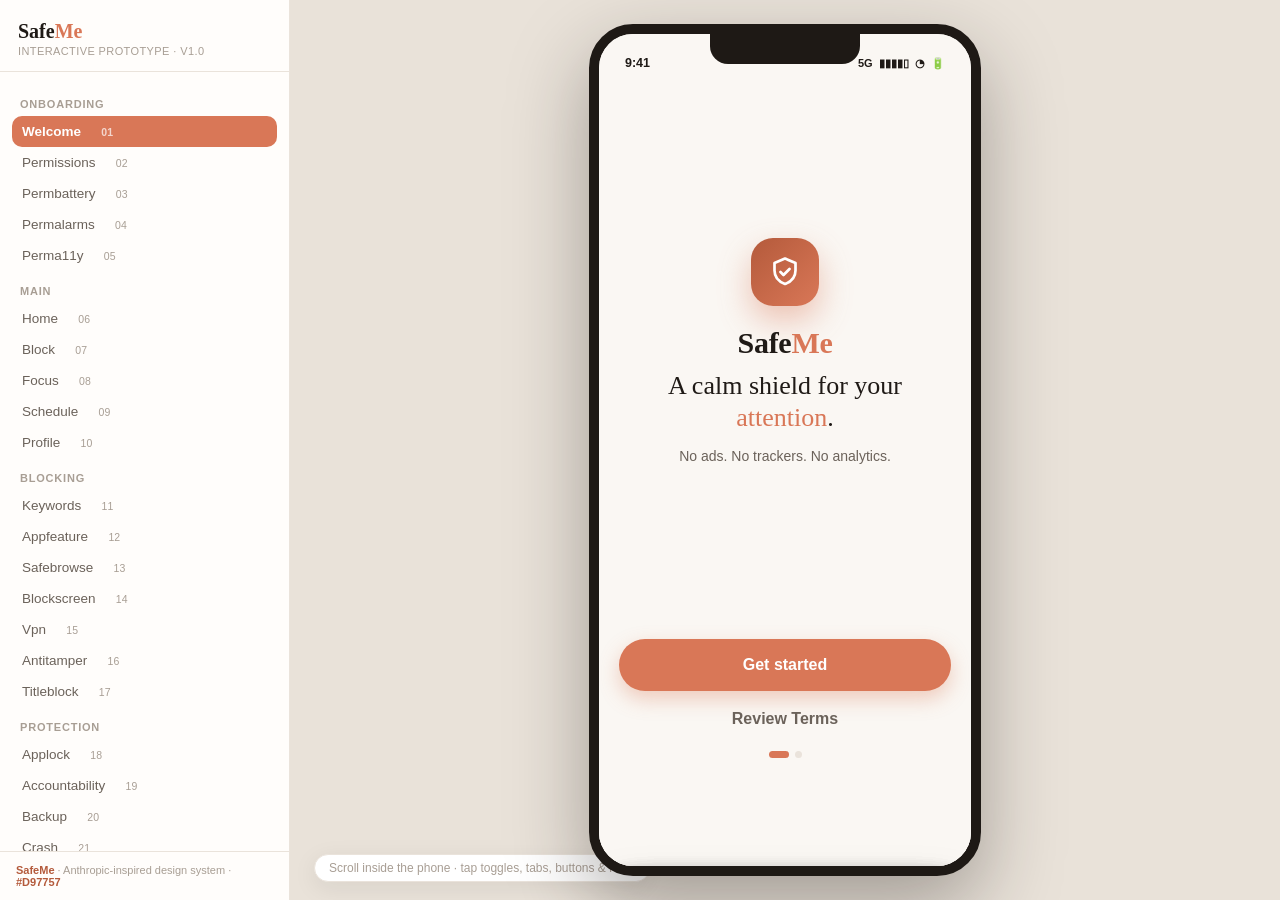
==== prototype/index.html @ cfaabd90 "Initial commit: SafeMe app with blocking, focus, schedule, and VPN features" ====
<!DOCTYPE html>
<html lang="en">
<head>
<meta charset="UTF-8">
<meta name="viewport" content="width=device-width, initial-scale=1.0">
<title>SafeMe — Interactive Prototype</title>
<script>try{var t=localStorage.getItem('safeme_theme')||'System';var d=t==='Dark'||(t==='System'&&matchMedia('(prefers-color-scheme: dark)').matches);document.documentElement.setAttribute('data-theme',d?'dark':'light')}catch(e){}</script>
<link rel="stylesheet" href="css/styles.css">
</head>
<body>

<!-- ============ PROTOTYPE TOOLBAR ============ -->
<aside class="ptb" id="ptb">
  <div class="ptb-head">
    <div class="pt-logo">Safe<b>Me</b></div>
    <small>Interactive prototype · v1.0</small>
  </div>
  <div class="ptb-groups" id="ptbGroups"></div>
  <div class="ptb-foot"><b>SafeMe</b> · Anthropic-inspired design system · <b>#D97757</b></div>
</aside>

<!-- ============ STAGE ============ -->
<div class="stage">
  <span class="hint">Scroll inside the phone · tap toggles, tabs, buttons &amp; rows</span>

  <!-- ============ PHONE ============ -->
  <div class="phone">
    <div class="notch"></div>
    <div class="statusbar" id="statusbar">
      <span>9:41</span>
      <span class="sright">5G&nbsp; ▮▮▮▮▯&nbsp; ◔&nbsp; 🔋</span>
    </div>

    <div class="screenwrap" id="screenwrap">
      <!-- ================= ONBOARDING ================= -->
      <section class="screen onb show" id="sc-welcome">
        <div class="ob-body" style="display:flex;flex-direction:column;align-items:center;justify-content:center;text-align:center;padding:0 24px">
          <div class="bo-logo" style="width:68px;height:68px;border-radius:22px;background:linear-gradient(135deg,var(--brand-dark),var(--brand));display:flex;align-items:center;justify-content:center;box-shadow:0 14px 32px rgba(217,119,87,.42)">
            <svg viewBox="0 0 24 24" style="width:36px;height:36px;stroke:#fff;fill:none;stroke-width:1.8;stroke-linecap:round;stroke-linejoin:round"><path d="M12 3l7 3v5c0 4.5-3 7.5-7 9-4-1.5-7-4.5-7-9V6z"/><path d="M9 12l2 2 4-4"/></svg>
          </div>
          <div style="font-family:var(--serif);font-size:30px;font-weight:700;margin-top:20px;letter-spacing:-.3px">Safe<b style="color:var(--brand)">Me</b></div>
          <p style="font-family:var(--serif);font-size:26px;line-height:1.25;margin-top:10px">A calm shield for your <em style="font-style:normal;color:var(--brand)">attention</em>.</p>
          <p style="color:var(--ink-2);font-size:14px;line-height:1.6;margin-top:10px">No ads. No trackers. No analytics.</p>
        </div>
        <div style="padding-top:20px">
          <button class="btn btn-primary btn-block" onclick="nav('permissions')">Get started</button>
          <button class="btn btn-ghost btn-block" style="height:40px;margin-top:8px" onclick="toast('Terms of Service · Privacy Policy — reviewed')">Review Terms</button>
          <div class="ob-steps" style="margin-top:12px"><i class="on"></i><i></i></div>
        </div>
      </section>

      <section class="screen onb" id="sc-permissions">
        <div class="ob-body" style="display:flex;flex-direction:column">
          <div class="sub" style="margin-top:10px"><button class="back" onclick="permBack('welcome')"><svg viewBox="0 0 24 24"><path d="M15 5l-7 7 7 7"/></svg></button></div>
          <div style="flex:1;display:flex;align-items:center">
            <div class="card perm-hero" data-perm data-required>
              <div class="perm-ic"><svg viewBox="0 0 24 24"><path d="M18 8a6 6 0 00-12 0c0 7-3 9-3 9h18s-3-2-3-9"/><path d="M10.3 21a2 2 0 003.4 0"/></svg></div>
              <div class="perm-title">Notifications</div>
              <div class="perm-sub">Alerts for blocks, reports &amp; sessions</div>
              <div class="perm-req">Required</div>
              <button class="btn btn-primary btn-block" data-grant data-next="permbattery" onclick="grantPerm(this)">Grant</button>
            </div>
          </div>
          <div style="padding-top:18px"><div class="ob-steps"><i class="on"></i><i></i><i></i><i></i></div></div>
        </div>
      </section>

      <section class="screen onb" id="sc-permbattery">
        <div class="ob-body" style="display:flex;flex-direction:column">
          <div class="sub" style="margin-top:10px"><button class="back" onclick="permBack('permissions')"><svg viewBox="0 0 24 24"><path d="M15 5l-7 7 7 7"/></svg></button></div>
          <div style="flex:1;display:flex;align-items:center">
            <div class="card perm-hero" data-perm>
              <div class="perm-ic g"><svg viewBox="0 0 24 24"><rect x="2" y="7" width="16" height="10" rx="2"/><path d="M22 11v2"/></svg></div>
              <div class="perm-title">Battery optimization</div>
              <div class="perm-sub">Whitelist SafeMe so protection persists</div>
              <button class="btn btn-primary btn-block" data-grant data-next="permalarms" onclick="grantPerm(this)">Grant</button>
              <button class="btn btn-ghost btn-block" style="height:40px" onclick="skipPerm(this)" data-next="permalarms">Skip for now</button>
            </div>
          </div>
          <div style="padding-top:18px"><div class="ob-steps"><i class="on"></i><i class="on"></i><i></i><i></i></div></div>
        </div>
      </section>

      <section class="screen onb" id="sc-permalarms">
        <div class="ob-body" style="display:flex;flex-direction:column">
          <div class="sub" style="margin-top:10px"><button class="back" onclick="permBack('permbattery')"><svg viewBox="0 0 24 24"><path d="M15 5l-7 7 7 7"/></svg></button></div>
          <div style="flex:1;display:flex;align-items:center">
            <div class="card perm-hero" data-perm>
              <div class="perm-ic o"><svg viewBox="0 0 24 24"><circle cx="12" cy="12" r="9"/><path d="M12 7v5l3 2"/></svg></div>
              <div class="perm-title">Exact alarms</div>
              <div class="perm-sub">For schedule &amp; Stop Me boundaries</div>
              <button class="btn btn-primary btn-block" data-grant data-next="perma11y" onclick="grantPerm(this)">Grant</button>
              <button class="btn btn-ghost btn-block" style="height:40px" onclick="skipPerm(this)" data-next="perma11y">Skip for now</button>
            </div>
          </div>
          <div style="padding-top:18px"><div class="ob-steps"><i class="on"></i><i class="on"></i><i class="on"></i><i></i></div></div>
        </div>
      </section>

      <section class="screen onb" id="sc-perma11y">
        <div class="ob-body" style="display:flex;flex-direction:column">
          <div class="sub" style="margin-top:10px"><button class="back" onclick="permBack('permalarms')"><svg viewBox="0 0 24 24"><path d="M15 5l-7 7 7 7"/></svg></button></div>
          <div style="flex:1;display:flex;align-items:center">
            <div class="card perm-hero" data-perm data-required>
              <div class="perm-ic d"><svg viewBox="0 0 24 24"><circle cx="16" cy="4" r="1"/><path d="m18 19 1-7-6 1M5 8l3-3 5.5 3-2.36 3.5M4.24 14.5a5 5 0 006.88 6M13.76 17.5a5 5 0 00-6.88-6"/></svg></div>
              <div class="perm-title">Accessibility</div>
              <div class="perm-sub">Core blocking engine — detects blocked content</div>
              <div class="perm-req">Required</div>
              <button class="btn btn-primary btn-block" data-grant onclick="grantPerm(this)">Grant</button>
            </div>
          </div>
          <div style="padding-top:18px"><div class="ob-steps"><i class="on"></i><i class="on"></i><i class="on"></i><i class="on"></i></div></div>
        </div>
      </section>

      <!-- ================= HOME ================= -->
      <section class="screen nav-on" id="sc-home">
        <div style="display:flex;align-items:center;gap:10px;padding-top:10px">
          <div class="avatar">A</div>
          <div style="flex:1"><div style="font-weight:700;font-size:16px">Good evening, Alex</div><div style="font-size:12px;color:var(--ink-2)">Wednesday, 9:41 PM</div></div>
          <span class="pill g"><span class="pdot"></span>Protected</span>
        </div>

        <div class="hero" style="margin-top:16px">
          <div class="tag">Shield status</div>
          <h2>Fully protected</h2>
          <p>8 of 10 layers active · 2 need attention</p>
          <div class="rings"></div><div class="rings r2"></div>
          <div class="row">
            <div class="ring" style="width:56px;height:56px"><svg viewBox="0 0 64 64" style="width:56px;height:56px"><circle class="bg" cx="32" cy="32" r="26" fill="none" stroke-width="6"/><circle class="fg" cx="32" cy="32" r="26" fill="none" stroke-width="6" stroke-dasharray="163.4" stroke-dashoffset="32.7" transform="rotate(-90 32 32)"/></svg></div>
            <button class="btn" style="background:rgba(255,255,255,.16);color:#fff" onclick="nav('block')">Review shield</button>
          </div>
        </div>

        <div class="card" id="a11yBanner" style="display:flex;align-items:center;gap:14px;margin-top:12px;background:rgba(244,67,54,.07);border-color:var(--danger)">
          <div class="ic r" id="a11yIc"><svg viewBox="0 0 24 24"><circle cx="16" cy="4" r="1"/><path d="m18 19 1-7-6 1M5 8l3-3 5.5 3-2.36 3.5M4.24 14.5a5 5 0 006.88 6M13.76 17.5a5 5 0 00-6.88-6"/></svg></div>
          <div style="flex:1"><div class="ctitle" id="a11yTitle">Accessibility service is off</div><div class="csub" id="a11ySub">SafeMe can't detect blocked content until you enable it</div></div>
          <span class="pill r" id="a11yPill"><span class="pdot"></span>Disabled</span>
          <button class="btn sm btn-secondary" onclick="openA11y()">Open</button>
        </div>

        <div class="card" style="display:flex;align-items:center;gap:14px">
          <div style="flex:1"><div class="ctitle">Master protection</div><div class="csub">Master switch — blocks across all layers</div></div>
          <div class="sw on" data-toggle></div>
        </div>

        <div class="sec-t">Quick actions <span class="more" onclick="toast('All actions, everywhere')">All</span></div>
        <div class="grid2">
          <button class="qa" onclick="nav('focus')"><div class="ic"><svg viewBox="0 0 24 24"><circle cx="12" cy="12" r="9"/><path d="M12 7v5l3 2"/></svg></div><div class="t">Start Focus</div><div class="s">Stop Me session</div></button>
          <button class="qa" onclick="nav('keywords')"><div class="ic"><svg viewBox="0 0 24 24"><path d="M4 9h16M4 15h16M10 3L8 21M16 3l-2 18"/></svg></div><div class="t">Add keyword</div><div class="s">Block more sites</div></button>
          <button class="qa" onclick="nav('scheduleedit')"><div class="ic"><svg viewBox="0 0 24 24"><rect x="4" y="5" width="16" height="16" rx="3"/><path d="M4 10h16M9 3v4M15 3v4"/></svg></div><div class="t">New schedule</div><div class="s">Recurring window</div></button>
          <button class="qa" onclick="nav('backup')"><div class="ic"><svg viewBox="0 0 24 24"><path d="M21 15v4a2 2 0 01-2 2H5a2 2 0 01-2-2v-4M7 10l5 5 5-5M12 15V3"/></svg></div><div class="t">Backup</div><div class="s">Export to JSON</div></button>
        </div>

        <div class="sec-t">Today</div>
        <div class="stats">
          <div class="stat b"><div class="n">147</div><div class="l">Blocked</div></div>
          <div class="stat g"><div class="n">2h 05m</div><div class="l">Focus time</div></div>
          <div class="stat o"><div class="n">4</div><div class="l">Schedules</div></div>
        </div>

        <div class="sec-t">Recent activity <span class="more" onclick="nav('history')">History</span></div>
        <div class="card feed">
          <div class="f"><span class="fd" style="background:var(--brand)"></span><div class="ft"><div class="t">Blocked TikTok</div><div class="s">Opened during study window · close-gate shown</div><div class="tm">9:38 PM</div></div></div>
          <div class="f"><span class="fd" style="background:var(--success)"></span><div class="ft"><div class="t">Focus session complete</div><div class="s">45 min · 32 blocks · whitelist untouched</div><div class="tm">8:15 PM</div></div></div>
          <div class="f"><span class="fd" style="background:var(--warning)"></span><div class="ft"><div class="t">Permission revoked</div><div class="s">Accessibility off · onboarding re-opened</div><div class="tm">11:02 AM</div></div></div>
        </div>
      </section>

      <!-- ================= BLOCK ================= -->
      <section class="screen nav-on" id="sc-block">
        <div class="sub" style="margin-top:10px"><h1>Blocking</h1>
          <button class="act" onclick="toast('Blocking help')"><svg viewBox="0 0 24 24"><circle cx="12" cy="12" r="9"/><path d="M12 16v-4M12 8h.01"/></svg></button>
        </div>
        <div class="shield">
          <div class="s-left">
            <div class="s-ic"><svg viewBox="0 0 24 24"><path d="M12 2l8 3v5c0 5-3 9-8 12-5-3-8-7-8-12V5z"/><path d="M9 12l2 2 4-4"/></svg></div>
            <div class="s-tx"><div class="s-t">Blocking active</div><div class="s-s">1,189 keywords · 3 layers · VPN on</div></div>
          </div>
          <div class="sw on" data-toggle></div>
          <div class="rings"></div><div class="rings r2"></div>
        </div>
        <div class="stats" style="margin-top:12px">
          <div class="stat b"><div class="n">41</div><div class="l">Blocked today</div></div>
          <div class="stat g"><div class="n">1,189</div><div class="l">Keywords</div></div>
          <div class="stat o"><div class="n">3</div><div class="l">Layers active</div></div>
        </div>

        <div class="qa" role="button" tabindex="0" style="margin-top:12px;cursor:pointer" onclick="openManage('kw')"><div style="display:flex;align-items:center;gap:12px;width:100%"><div class="ic"><svg viewBox="0 0 24 24"><path d="M4 6h16M4 12h16M4 18h16"/></svg></div><div style="flex:1;min-width:0"><div class="t">Custom Keywords & Web Blocking</div><div class="s" id="mgCardSub">7 keywords · 3 websites · 2 trusted</div></div><span class="chev"><svg viewBox="0 0 24 24"><path d="M9 5l7 7-7 7"/></svg></span></div><div class="seg" style="margin-top:12px"><button onclick="event.stopPropagation();openManage('kw')">Keywords</button><button onclick="event.stopPropagation();openManage('site')">Websites</button></div></div>

        <div class="sec-t">More blocking</div>
        <div class="grid2">
          <button class="qa" onclick="nav('appfeature')"><div class="ic o"><svg viewBox="0 0 24 24"><path d="M12 2 2 7l10 5 10-5-10-5z"/><path d="m2 17 10 5 10-5M2 12l10 5 10-5"/></svg></div><div class="t">App-Feature</div><div class="s">Reels · Shorts · Stories</div></button>
          <button class="qa" onclick="nav('safebrowse')"><div class="ic g"><svg viewBox="0 0 24 24"><circle cx="12" cy="12" r="10"/><path d="M12 2a14.5 14.5 0 000 20 14.5 14.5 0 000-20M2 12h20"/></svg></div><div class="t">SafeSearch</div><div class="s">Browsers · redirect</div></button>
          <button class="qa" onclick="nav('blockscreen')"><div class="ic d"><svg viewBox="0 0 24 24"><rect x="4" y="4" width="16" height="16" rx="4"/><path d="M12 8v8M8 12h8"/></svg></div><div class="t">Block Screen</div><div class="s">Message · close-gate</div></button>
          <button class="qa" onclick="nav('vpn')"><div class="ic g"><svg viewBox="0 0 24 24"><path d="M12 2l8 3v5c0 5-3 9-8 12-5-3-8-7-8-12V5z"/><path d="M9 12l2 2 4-4"/></svg></div><div class="t">DNS &amp; VPN Filtering</div><div class="s">VPN · presets</div></button>
          <button class="qa" onclick="nav('antitamper')"><div class="ic r"><svg viewBox="0 0 24 24"><path d="M12 2l7 3v5c0 4.5-3 7.5-7 9-4-1.5-7-4.5-7-9V6z"/><path d="M12 8v4M12 16h.01"/></svg></div><div class="t">Anti-Tamper</div><div class="s">Prevent uninstall · power menu</div></button>
          <button class="qa" onclick="nav('titleblock')"><div class="ic o"><svg viewBox="0 0 24 24"><path d="M5 5h14M12 5v14M8 19h8"/></svg></div><div class="t">Block by Title</div><div class="s">System pages · app titles</div></button>
        </div>
      </section>

      <!-- ================= FOCUS ================= -->
      <section class="screen nav-on" id="sc-focus">
        <div class="sub" style="margin-top:10px"><h1>Stop Me</h1><span class="pill b">Focus mode</span></div>
        <div class="card" style="text-align:center;background:linear-gradient(160deg,var(--brand-mist),var(--surface))">
          <div style="font-size:13px;color:var(--ink-2);font-weight:600">How long do you need?</div>
          <div class="presets" style="display:flex;gap:8px;margin-top:14px">
            <button class="preset" onclick="pickPreset(this)">15<small>min</small></button>
            <button class="preset on" onclick="pickPreset(this)">25<small>min</small></button>
            <button class="preset" onclick="pickPreset(this)">45<small>min</small></button>
            <button class="preset" onclick="pickPreset(this)">90<small>min</small></button>
          </div>
          <button class="btn btn-ghost sm" style="margin-top:10px" onclick="toast('Custom duration — set any length')">+ Custom duration</button>
          <button class="btn btn-primary btn-block" style="margin-top:16px" onclick="startFocus()"><svg viewBox="0 0 24 24"><path d="M6 4l14 8-14 8z"/></svg>Start Focus</button>
        </div>

        <div class="sec-t">Scheduled sessions</div>
        <div class="list">
          <div class="li"><div class="ic o"><svg viewBox="0 0 24 24"><rect x="4" y="5" width="16" height="16" rx="3"/><path d="M4 10h16M9 3v4M15 3v4"/></svg></div><div class="tx"><div class="t">Deep work</div><div class="s">Daily 9:00 – 11:00 · 4 sessions</div></div><div class="sw on" data-toggle></div></div>
          <div class="li"><div class="ic o"><svg viewBox="0 0 24 24"><rect x="4" y="5" width="16" height="16" rx="3"/><path d="M4 10h16M9 3v4M15 3v4"/></svg></div><div class="tx"><div class="t">Evening unwind</div><div class="s">Mon–Fri 22:00 – 23:00</div></div><div class="sw" data-toggle></div></div>
        </div>

        <div class="card" style="display:flex;gap:12px;align-items:center">
          <div class="ic" style="width:40px;height:40px;border-radius:13px;background:var(--brand-soft);color:var(--brand-dark);display:flex;align-items:center;justify-content:center;flex:none"><svg viewBox="0 0 24 24" style="width:20px;height:20px;stroke:currentColor;fill:none;stroke-width:1.9;stroke-linecap:round;stroke-linejoin:round"><rect x="3" y="3" width="7" height="7" rx="2"/><rect x="14" y="3" width="7" height="7" rx="2"/><rect x="3" y="14" width="7" height="7" rx="2"/><rect x="14" y="14" width="7" height="7" rx="2"/></svg></div>
          <div style="flex:1"><div class="ctitle">Whitelist apps</div><div class="csub">These stay usable during sessions</div></div>
          <button class="btn sm btn-secondary" onclick="nav('focuswhitelist')">Manage</button>
        </div>
        <div class="card" style="display:flex;gap:12px;align-items:center">
          <div class="ic" style="width:40px;height:40px;border-radius:13px;background:var(--brand-soft);color:var(--brand-dark);display:flex;align-items:center;justify-content:center;flex:none"><svg viewBox="0 0 24 24" style="width:20px;height:20px;stroke:currentColor;fill:none;stroke-width:1.9;stroke-linecap:round;stroke-linejoin:round"><rect x="3" y="3" width="18" height="8" rx="2"/><rect x="3" y="13" width="18" height="8" rx="2"/></svg></div>
          <div style="flex:1"><div class="ctitle">2×1 widget</div><div class="csub">Quick-start from your home screen</div></div>
          <button class="btn sm btn-secondary" onclick="toast('Widget added to home screen')">Add</button>
        </div>
        <div class="note" style="margin-top:12px"><svg viewBox="0 0 24 24"><circle cx="12" cy="12" r="9"/><path d="M12 8h.01M11 12h1v4h1"/></svg><span>Active sessions show a countdown foreground notification and can't be skipped without the close-gate or PIN.</span></div>
      </section>

      <!-- ================= SCHEDULE ================= -->
      <section class="screen nav-on" id="sc-schedule">
        <div class="sub" style="margin-top:10px"><h1>Schedule-Based App Blocking</h1><button class="btn sm btn-primary" onclick="openSchedEdit(null)">+ New</button></div>
        <div class="hero" id="schedHero">
          <div class="hero-ic"><svg viewBox="0 0 24 24"><rect x="4" y="5" width="16" height="16" rx="3"/><path d="M4 10h16M9 3v4M15 3v4"/></svg></div>
          <div class="tag">Schedule-Based App Blocking</div>
          <h2 id="schedHeroCount">2 active schedules</h2>
          <p id="schedHeroSub">Next boundary · Study today at 21:00</p>
          <div class="hero-foot"><span class="pill g" id="schedHeroPill"><span class="pdot"></span>On</span></div>
          <div class="rings"></div><div class="rings r2"></div>
        </div>
        <div class="sec-t">Your schedules</div>
        <div class="list" id="schedList">
          <div class="sched-card" data-name="Study" data-days="Mon · Wed · Fri" data-daysraw="Mon,Wed,Fri" data-start="21:00" data-end="23:00" data-time="21:00 – 23:00" data-mode="Both" data-modetxt="Internet + Launch" data-apps="12">
            <div class="sched-head">
              <div class="ic o"><svg viewBox="0 0 24 24"><rect x="4" y="5" width="16" height="16" rx="3"/><path d="M4 10h16M9 3v4M15 3v4"/></svg></div>
              <div class="tx"><div class="t">Study</div><div class="s">Mon · Wed · Fri</div></div>
              <div class="sw on" data-toggle></div>
            </div>
            <div class="sched-time"><svg viewBox="0 0 24 24"><circle cx="12" cy="12" r="9"/><path d="M12 7v5l3 2"/></svg><span class="sched-time-txt">21:00 – 23:00</span></div>
            <div class="sched-pills">
              <span class="pill g">Internet + Launch</span>
              <span class="pill o">12 apps</span>
            </div>
            <div class="sched-foot"><span>Next · Mon, Wed, Fri</span><button class="btn btn-ghost sm" onclick="openSchedEdit(this)">Edit</button></div>
          </div>
          <div class="sched-card" data-name="No-scroll mornings" data-days="Daily" data-daysraw="Mon,Tue,Wed,Thu,Fri,Sat,Sun" data-start="07:00" data-end="09:00" data-time="07:00 – 09:00" data-mode="Launch" data-modetxt="Launch blocked" data-apps="6">
            <div class="sched-head">
              <div class="ic o"><svg viewBox="0 0 24 24"><rect x="4" y="5" width="16" height="16" rx="3"/><path d="M4 10h16M9 3v4M15 3v4"/></svg></div>
              <div class="tx"><div class="t">No-scroll mornings</div><div class="s">Daily</div></div>
              <div class="sw on" data-toggle></div>
            </div>
            <div class="sched-time"><svg viewBox="0 0 24 24"><circle cx="12" cy="12" r="9"/><path d="M12 7v5l3 2"/></svg><span class="sched-time-txt">07:00 – 09:00</span></div>
            <div class="sched-pills">
              <span class="pill g">Launch blocked</span>
              <span class="pill o">6 apps</span>
            </div>
            <div class="sched-foot"><span>Next · tomorrow</span><button class="btn btn-ghost sm" onclick="openSchedEdit(this)">Edit</button></div>
          </div>
        </div>
        <div class="note" style="margin-top:12px"><svg viewBox="0 0 24 24"><circle cx="12" cy="12" r="9"/><path d="M12 8h.01M11 12h1v4h1"/></svg><span>Alarm-driven boundaries with a 15-min safety net and boot re-arm — restrictions never silently lapse.</span></div>
      </section>

      <!-- ================= PROFILE ================= -->
      <section class="screen nav-on" id="sc-profile">
        <div class="sub" style="margin-top:10px"><h1>Profile</h1><button class="act" onclick="toast('Sharing SafeMe…')"><svg viewBox="0 0 24 24"><circle cx="6" cy="12" r="3"/><circle cx="18" cy="6" r="3"/><circle cx="18" cy="18" r="3"/><path d="M8.7 10.7l6.6-3.4M8.7 13.3l6.6 3.4"/></svg></button></div>
        <div class="card" style="display:flex;align-items:center;gap:14px">
          <div class="avatar">A</div>
          <div style="flex:1;min-width:0"><div style="font-weight:700;font-size:16px">Alex</div><div style="font-size:12px;color:var(--ink-2);margin-top:2px">Protected since Mar 2026</div></div>
          <span class="pill g"><span class="pdot"></span>38-day streak</span>
        </div>

        <div class="group-label">Appearance</div>
        <div class="card">
          <div class="theme-head">
            <div class="theme-ic"><svg viewBox="0 0 24 24"><path d="M21 12.8A8.5 8.5 0 1111.2 3 6.5 6.5 0 0021 12.8z"/></svg></div>
            <div class="tx"><div class="t">Dark / Light Mode</div><div class="s">Follow system or choose dark / light</div></div>
          </div>
          <div class="seg" id="themeSeg" style="margin-top:14px"><button class="on" onclick="setTheme(this,'System')">System</button><button onclick="setTheme(this,'Dark')">Dark</button><button onclick="setTheme(this,'Light')">Light</button></div>
        </div>

        <div class="group-label">Protection</div>
        <div class="grid2">
          <button class="qa" onclick="nav('applock')"><div class="ic"><svg viewBox="0 0 24 24"><rect x="5" y="11" width="14" height="10" rx="2"/><path d="M8 11V7a4 4 0 018 0v4"/></svg></div><div class="t">App Lock</div><div class="s">PIN · pattern · biometric · brute-force guard</div></button>
          <button class="qa" onclick="nav('accountability')"><div class="ic o"><svg viewBox="0 0 24 24"><path d="M12 12a4 4 0 100-8 4 4 0 000 8zM4 21v-1a7 7 0 0114 0v1"/></svg></div><div class="t">Accountability</div><div class="s">Partner · time delay · daily report</div><span class="badge soon">Coming soon</span></button>
          <button class="qa" onclick="nav('backup')"><div class="ic g"><svg viewBox="0 0 24 24"><path d="M21 15v4a2 2 0 01-2 2H5a2 2 0 01-2-2v-4M7 10l5 5 5-5M12 15V3"/></svg></div><div class="t">Backup &amp; Restore</div><div class="s">Export / import · atomic · versioned</div></button>
          <button class="qa" onclick="nav('protected')"><div class="ic d"><svg viewBox="0 0 24 24"><path d="M12 2l7 3v5c0 4.5-3 7.5-7 9-4-1.5-7-4.5-7-9V6z"/></svg></div><div class="t">Protected Services</div><div class="s">Third-party accessibility registry</div></button>
        </div>

        <div class="card" style="display:flex;align-items:center;gap:12px;margin-bottom:12px;cursor:pointer" role="button" tabindex="0" onclick="nav('permissions')">
          <div class="ic g" style="width:40px;height:40px;border-radius:13px;display:flex;align-items:center;justify-content:center;flex:none"><svg viewBox="0 0 24 24" style="width:20px;height:20px;stroke:currentColor;fill:none;stroke-width:2;stroke-linecap:round;stroke-linejoin:round"><path d="M12 2l7 3v5c0 4.5-3 7.5-7 9-4-1.5-7-4.5-7-9V6z"/><path d="M9 12l2 2 4-4"/></svg></div>
          <div style="flex:1;min-width:0"><div class="ctitle">Permissions</div><div class="csub" id="permCardSub">0 of 4 granted · finish setup</div></div>
          <span class="chev" style="color:var(--ink-3)"><svg viewBox="0 0 24 24"><path d="M9 5l7 7-7 7"/></svg></span>
        </div>

        <div class="group-label">Support</div>
        <div class="card" style="display:flex;align-items:center;gap:12px;margin-bottom:12px;cursor:pointer" role="button" tabindex="0" onclick="nav('troubleshoot')">
          <div class="ic o" style="width:40px;height:40px;border-radius:13px;background:#F7EDDD;color:var(--warning);display:flex;align-items:center;justify-content:center;flex:none"><svg viewBox="0 0 24 24" style="width:20px;height:20px;stroke:currentColor;fill:none;stroke-width:2;stroke-linecap:round;stroke-linejoin:round"><circle cx="12" cy="12" r="9"/><path d="M10 8l6 4-6 4z"/></svg></div>
          <div style="flex:1;min-width:0"><div class="ctitle">Troubleshooting</div><div class="csub">Background autostart · enable it manually</div></div>
          <span class="chev" style="color:var(--ink-3)"><svg viewBox="0 0 24 24"><path d="M9 5l7 7-7 7"/></svg></span>
        </div>
        <div class="list">
          <button class="li" onclick="nav('crash')"><div class="ic r"><svg viewBox="0 0 24 24"><path d="M8 2l1.88 1.88M14.12 3.88 16 2M9 7.13v-1a3.003 3.003 0 116 0v1M12 20c-3.3 0-6-2.7-6-6v-3a4 4 0 014-4h4a4 4 0 014 4v3c0 3.3-2.7 6-6 6M12 20v-9"/></svg></div><div class="tx"><div class="t">Crash Logs</div><div class="s">Diagnostics · export · clear</div></div><span class="badge">2</span><span class="chev"><svg viewBox="0 0 24 24"><path d="M9 5l7 7-7 7"/></svg></span></button>
          <button class="li" onclick="nav('relay')"><div class="ic d"><svg viewBox="0 0 24 24"><circle cx="16" cy="4" r="1"/><path d="m18 19 1-7-6 1M5 8l3-3 5.5 3-2.36 3.5M4.24 14.5a5 5 0 006.88 6M13.76 17.5a5 5 0 00-6.88-6"/></svg></div><div class="tx"><div class="t">Reliable Accessibility</div><div class="s">ADB WRITE_SECURE_SETTINGS guide</div></div><span class="chev"><svg viewBox="0 0 24 24"><path d="M9 5l7 7-7 7"/></svg></span></button>
          <button class="li" onclick="nav('about')"><div class="ic"><svg viewBox="0 0 24 24"><circle cx="12" cy="12" r="9"/><path d="M12 11v5M12 8h.01"/></svg></div><div class="tx"><div class="t">About</div><div class="s">v1.0.76 · version info</div></div><span class="chev"><svg viewBox="0 0 24 24"><path d="M9 5l7 7-7 7"/></svg></span></button>
          <button class="li" onclick="toast('Contact: support@safeme.app')"><div class="ic o"><svg viewBox="0 0 24 24"><path d="M4 5h16v14H4z"/><path d="M4 6l8 7 8-7"/></svg></div><div class="tx"><div class="t">Contact Support</div><div class="s">We reply within a day</div></div><span class="chev"><svg viewBox="0 0 24 24"><path d="M9 5l7 7-7 7"/></svg></span></button>
        </div>

        <div class="group-label" style="color:var(--danger)">Danger zone</div>
        <button class="btn btn-danger btn-block" onclick="openSheet('sheetDelete')">Delete account</button>
        <div style="text-align:center;font-size:11.5px;color:var(--ink-3);margin-top:16px;line-height:1.6">SafeMe v1.0.76 · open://protectyourself<br>No ads · no trackers · no analytics</div>
      </section>

      <!-- ================= SUB SCREENS ================= -->
      <section class="screen" id="sc-keywords">
        <div class="sub" style="margin-top:6px"><button class="back" onclick="back()"><svg viewBox="0 0 24 24"><path d="M15 5l-7 7 7 7"/></svg></button><h1>Keyword Manager</h1></div>
        <div class="tabs u" data-tabs="kwTabs">
          <button class="on" data-panel="kw-bl">Blocklist</button>
          <button data-panel="kw-wl">Whitelist</button>
          <button data-panel="kw-st">Setting titles</button>
        </div>
        <div data-panel-view="kw-bl">
          <div class="field" style="margin-top:14px"><svg viewBox="0 0 24 24"><circle cx="11" cy="11" r="7"/><path d="M21 21l-4.3-4.3"/></svg><input placeholder="Search keywords…"></div>
          <div class="group-label">Bundled · 1,189 total</div>
          <div class="list">
            <div class="li"><div class="ic r"><svg viewBox="0 0 24 24"><path d="M4 9h16M4 15h16M10 3L8 21M16 3l-2 18"/></svg></div><div class="tx"><div class="t">Adult</div><div class="s">612 keywords</div></div><span class="chev"><svg viewBox="0 0 24 24"><path d="M9 5l7 7-7 7"/></svg></span></div>
            <div class="li"><div class="ic r"><svg viewBox="0 0 24 24"><path d="M4 9h16M4 15h16M10 3L8 21M16 3l-2 18"/></svg></div><div class="tx"><div class="t">Gambling</div><div class="s">204 keywords</div></div><span class="chev"><svg viewBox="0 0 24 24"><path d="M9 5l7 7-7 7"/></svg></span></div>
            <div class="li"><div class="ic r"><svg viewBox="0 0 24 24"><path d="M4 9h16M4 15h16M10 3L8 21M16 3l-2 18"/></svg></div><div class="tx"><div class="t">Social media</div><div class="s">186 keywords</div></div><span class="chev"><svg viewBox="0 0 24 24"><path d="M9 5l7 7-7 7"/></svg></span></div>
            <div class="li"><div class="ic r"><svg viewBox="0 0 24 24"><path d="M4 9h16M4 15h16M10 3L8 21M16 3l-2 18"/></svg></div><div class="tx"><div class="t">Shopping</div><div class="s">112 keywords</div></div><span class="chev"><svg viewBox="0 0 24 24"><path d="M9 5l7 7-7 7"/></svg></span></div>
            <div class="li"><div class="ic r"><svg viewBox="0 0 24 24"><path d="M4 9h16M4 15h16M10 3L8 21M16 3l-2 18"/></svg></div><div class="tx"><div class="t">Custom</div><div class="s">75 keywords</div></div><span class="chev"><svg viewBox="0 0 24 24"><path d="M9 5l7 7-7 7"/></svg></span></div>
          </div>
          <div style="display:flex;gap:10px;margin-top:14px">
            <button class="btn btn-secondary" style="flex:1" onclick="openSheet('sheetKw')">+ Add keyword</button>
            <button class="btn btn-ghost" style="flex:1" onclick="toast('Reset to bundled defaults')">Reset</button>
          </div>
        </div>
        <div data-panel-view="kw-wl" style="display:none">
          <p style="font-size:13px;color:var(--ink-2);margin-top:14px">Whitelist keywords override the blocklist.</p>
          <div class="list" style="margin-top:12px">
            <div class="li"><div class="ic g"><svg viewBox="0 0 24 24"><path d="M5 12l5 5L20 6"/></svg></div><div class="tx"><div class="t">wikipedia.org</div></div><button class="act" style="color:var(--danger)" onclick="removeRow(this)"><svg viewBox="0 0 24 24"><path d="M4 7h16M9 7V5h6v2M7 7l1 13h8l1-13"/></svg></button></div>
          </div>
          <button class="btn btn-secondary btn-block" style="margin-top:14px" onclick="openSheet('sheetKw')">+ Add whitelist</button>
        </div>
        <div data-panel-view="kw-st" style="display:none">
          <p style="font-size:13px;color:var(--ink-2);margin-top:14px">Title rules live in Block by Title — managed on its own screen.</p>
          <div class="card" style="margin-top:12px">
            <div class="li" style="padding:14px 0 2px;background:none;cursor:pointer" onclick="nav('titleblock')"><div class="ic d"><svg viewBox="0 0 24 24"><path d="M5 5h14M12 5v14M8 19h8"/></svg></div><div class="tx"><div class="t">Block by Title</div><div class="s">Add, edit &amp; manage title rules</div></div><div class="chev"></div></div>
          </div>
          <button class="btn btn-secondary btn-block" style="margin-top:14px" onclick="nav('titleblock')">Open Block by Title</button>
        </div>
      </section>

      <section class="screen" id="sc-appfeature">
        <div class="sub" style="margin-top:6px"><button class="back" onclick="back()"><svg viewBox="0 0 24 24"><path d="M15 5l-7 7 7 7"/></svg></button><h1>App-Feature Blocking</h1></div>
        <p style="font-size:13px;color:var(--ink-2)">Block specific parts of apps — not the whole app. Requires Accessibility.</p>
        <div class="list" style="margin-top:14px">
          <div class="li"><div class="ic" style="background:#FDEEE2;color:#F97316"><svg viewBox="0 0 24 24"><path d="M4 8a4 4 0 014-4h8a4 4 0 014 4v8a4 4 0 01-4 4H8a4 4 0 01-4-4z"/></svg></div><div class="tx"><div class="t">Reddit</div><div class="s">Stories · Spotlight</div></div><div class="sw" data-toggle></div></div>
          <div class="li"><div class="ic" style="background:#E8F4FD;color:#1E88E5"><svg viewBox="0 0 24 24"><rect x="3" y="3" width="18" height="18" rx="5"/><path d="M7 3v18M17 3v18M3 8h18M3 16h18"/></svg></div><div class="tx"><div class="t">Instagram</div><div class="s">Reels · Search</div></div><div class="sw on" data-toggle></div></div>
          <div class="li"><div class="ic" style="background:#E6F7EC;color:#25D366"><svg viewBox="0 0 24 24"><path d="M12 3a9 9 0 00-7.8 13.5L3 21l4.7-1.2A9 9 0 1012 3z"/></svg></div><div class="tx"><div class="t">WhatsApp</div><div class="s">Status</div></div><div class="sw" data-toggle></div></div>
          <div class="li"><div class="ic" style="background:#F9E7E5;color:#E02424"><svg viewBox="0 0 24 24"><rect x="3" y="5" width="18" height="14" rx="3"/><path d="M11 9l5 3-5 3z"/></svg></div><div class="tx"><div class="t">YouTube</div><div class="s">Shorts · Search</div></div><div class="sw on" data-toggle></div></div>
          <div class="li"><div class="ic" style="background:#E7F6F3;color:#14B8A6"><svg viewBox="0 0 24 24"><rect x="3" y="5" width="18" height="14" rx="3"/><path d="M8 9h3M8 12h8"/></svg></div><div class="tx"><div class="t">Telegram</div><div class="s">Search</div></div><div class="sw" data-toggle></div></div>
        </div>
        <div class="note" style="margin-top:12px"><svg viewBox="0 0 24 24"><circle cx="12" cy="12" r="9"/><path d="M12 8h.01M11 12h1v4h1"/></svg><span>Snapchat Stories/Spotlight, Instagram Reels/Search, WhatsApp Status, YouTube Shorts/Search, Telegram Search.</span></div>
      </section>

      <section class="screen" id="sc-safebrowse">
        <div class="sub" style="margin-top:6px"><button class="back" onclick="back()"><svg viewBox="0 0 24 24"><path d="M15 5l-7 7 7 7"/></svg></button><h1>SafeSearch &amp; Browsers</h1></div>
        <div class="card" style="display:flex;align-items:center;gap:12px;margin-top:8px"><div class="ic g" style="width:40px;height:40px;border-radius:13px;background:#E7F0EC;color:var(--success);display:flex;align-items:center;justify-content:center;flex:none"><svg viewBox="0 0 24 24" style="width:20px;height:20px;stroke:currentColor;fill:none;stroke-width:2;stroke-linecap:round"><circle cx="12" cy="12" r="9"/><path d="M12 7a5 5 0 000 10M9 9h6M9 15h6"/></svg></div><div style="flex:1"><div class="ctitle">SafeSearch enforcement</div><div class="csub">Redirects search URLs to Cloudflare / Google SafeSearch</div></div><div class="sw on" data-toggle></div></div>
        <div class="card" style="display:flex;align-items:center;gap:12px"><div class="ic g" style="width:40px;height:40px;border-radius:13px;background:#E7F0EC;color:var(--success);display:flex;align-items:center;justify-content:center;flex:none"><svg viewBox="0 0 24 24" style="width:20px;height:20px;stroke:currentColor;fill:none;stroke-width:2;stroke-linecap:round"><rect x="4" y="4" width="16" height="16" rx="4"/><path d="M8 9h8M8 12h5"/></svg></div><div style="flex:1"><div class="ctitle">In-app browser blocking</div><div class="csub">WebViews, FB &amp; Outlook embedded browsers</div></div><div class="sw on" data-toggle></div></div>
        <div class="card" style="display:flex;align-items:center;gap:12px"><div class="ic o" style="width:40px;height:40px;border-radius:13px;background:#F7EDDD;color:var(--warning);display:flex;align-items:center;justify-content:center;flex:none"><svg viewBox="0 0 24 24" style="width:20px;height:20px;stroke:currentColor;fill:none;stroke-width:2;stroke-linecap:round"><circle cx="12" cy="12" r="9"/><path d="M12 9v6M9 12h6"/></svg></div><div style="flex:1"><div class="ctitle">Unsupported browser blocking</div><div class="s" style="font-size:12px;color:var(--ink-2)">Blocks browsers that can't enforce blocking</div></div><button class="btn sm btn-secondary" onclick="toast('Browser whitelist — manage')">Whitelist</button></div>
        <div class="card" style="display:flex;align-items:center;gap:12px"><div class="ic d" style="width:40px;height:40px;border-radius:13px;background:#3A2C1F;color:#E8B78F;display:flex;align-items:center;justify-content:center;flex:none"><svg viewBox="0 0 24 24" style="width:20px;height:20px;stroke:currentColor;fill:none;stroke-width:2;stroke-linecap:round"><path d="M4 8h16M12 4v4M12 20v-4M8 12h8"/></svg></div><div style="flex:1"><div class="ctitle">New-install app blocking</div><div class="csub">Auto-block new apps until whitelisted</div></div><div class="sw on" data-toggle></div></div>
      </section>

      <section class="screen" id="sc-blockscreen">
        <div class="sub" style="margin-top:6px"><button class="back" onclick="back()"><svg viewBox="0 0 24 24"><path d="M15 5l-7 7 7 7"/></svg></button><h1>Block Screen</h1></div>
        <div class="card" style="text-align:center;background:linear-gradient(160deg,#171310,#2A211B);color:#fff;border:none">
          <div style="font-size:11px;letter-spacing:1px;text-transform:uppercase;color:#9A8D80">Preview</div>
          <div id="bsPreviewImg" class="img-sunset" style="display:none;width:52px;height:52px;border-radius:16px;margin:12px auto 0"></div>
          <div class="bo-logo" style="width:52px;height:52px;border-radius:16px;background:linear-gradient(135deg,var(--brand-dark),var(--brand));display:flex;align-items:center;justify-content:center;margin:12px auto"><svg viewBox="0 0 24 24" style="width:28px;height:28px;stroke:#fff;fill:none;stroke-width:1.8;stroke-linecap:round;stroke-linejoin:round"><path d="M12 3l7 3v5c0 4.5-3 7.5-7 9-4-1.5-7-4.5-7-9V6z"/><path d="M9 12l2 2 4-4"/></svg></div>
          <div style="font-family:var(--serif);font-size:20px">This site is blocked</div>
          <div id="bsPreviewMsg" style="color:#C9BEB3;font-size:12.5px;margin-top:6px">Stay safe, Alex. You chose this.</div>
          <div id="bsPreviewCount" style="color:#E8B78F;font-size:12px;margin-top:12px">Closing in 5s…</div>
        </div>
        <div class="group-label">Customization</div>
        <div class="list">
          <div class="li"><div class="ic"><svg viewBox="0 0 24 24"><rect x="4" y="5" width="16" height="14" rx="2"/><circle cx="9" cy="10" r="2"/><path d="M4 17l5-4 4 3 3-2 4 3"/></svg></div><div class="tx"><div class="t">Motivation image</div><div class="s" id="bsImgSub">None · SAF persistable URI</div></div><button class="btn sm btn-secondary" onclick="openSheet('sheetBsImg')">Choose</button></div>
          <div class="li"><div class="ic"><svg viewBox="0 0 24 24"><path d="M4 7h16M4 12h16M4 17h10"/></svg></div><div class="tx"><div class="t">Custom message</div><div class="s" id="bsMsgSub">"Stay safe, Alex. You chose this."</div></div><button class="btn sm btn-secondary" onclick="openSheet('sheetBsMsg')">Edit</button></div>
        </div>
        <div class="group-label">Close-gate policy</div>
        <div class="card">
          <div style="display:flex;align-items:center;gap:12px"><div style="flex:1"><div class="ctitle">Dwell countdown</div><div class="csub">Time before Close unlocks · 3–120s</div></div><div style="display:flex;align-items:center;gap:10px"><button class="btn sm btn-secondary" onclick="dwellStep(-1)">−</button><span id="bsDwellVal" style="font-weight:800;min-width:34px;text-align:center">5s</span><button class="btn sm btn-secondary" onclick="dwellStep(1)">+</button></div></div>
          <div class="divider"></div>
          <div style="display:flex;align-items:center;gap:12px"><div style="flex:1"><div class="ctitle">Redirect URL after close</div><div class="csub" id="bsRedirectSub">None — returns to the app</div></div><button class="btn sm btn-ghost" onclick="clearRedirect()">Clear</button><button class="btn sm btn-secondary" onclick="openSheet('sheetBsUrl')">Edit</button></div>
        </div>
        <div class="card" style="display:flex;align-items:center;gap:12px"><div style="flex:1"><div class="ctitle">"Why am I seeing this?"</div><div class="csub">Show the explanation toggle</div></div><div class="sw on" data-toggle id="bsWhySw"></div></div>
        <button class="btn btn-primary btn-block" style="margin-top:14px" onclick="openBlockov()">Preview block screen</button>
        <button class="btn btn-ghost btn-block" style="margin-top:6px" onclick="toast('Play Store rating prompt')">Rate SafeMe on Play Store</button>
      </section>

      <section class="screen" id="sc-vpn">
        <div class="sub" style="margin-top:6px"><button class="back" onclick="back()"><svg viewBox="0 0 24 24"><path d="M15 5l-7 7 7 7"/></svg></button><h1>DNS &amp; VPN Filtering</h1></div>
        <div class="card" style="display:flex;align-items:center;gap:12px;background:var(--brand-soft);border-color:var(--brand);margin-top:8px">
          <div style="flex:1"><div class="ctitle" style="color:var(--brand-dark)"><span class="pill g" id="vpnPill" style="margin-right:6px"><span class="pdot"></span>Active</span><span id="vpnTitle">VPN filtering is on</span></div><div class="csub" style="color:var(--brand-dark)" id="vpnSub">Cloudflare Family · 0 exempt</div></div>
          <div class="sw on" data-toggle id="vpnToggle"></div>
        </div>
        <div class="group-label">DNS preset</div>
        <div class="list">
          <div class="li" onclick="pickDns(this)"><div class="ic g"><svg viewBox="0 0 24 24"><path d="M5 12l5 5L20 6"/></svg></div><div class="tx"><div class="t">Cloudflare Family</div><div class="s">Balanced · malware + adult blocked</div></div><div class="checkbox on"><svg viewBox="0 0 24 24"><path d="M5 12l5 5L20 6"/></svg></div></div>
          <div class="li" onclick="pickDns(this)"><div class="ic o"><svg viewBox="0 0 24 24"><path d="M12 2l8 3v5c0 5-3 9-8 12-5-3-8-7-8-12V5z"/></svg></div><div class="tx"><div class="t">AdGuard Family</div><div class="s">Strict · + ads &amp; trackers</div></div><div class="checkbox"><svg viewBox="0 0 24 24"><path d="M5 12l5 5L20 6"/></svg></div></div>
          <div class="li" onclick="pickDns(this)"><div class="ic d"><svg viewBox="0 0 24 24"><rect x="4" y="4" width="16" height="16" rx="4"/><path d="M8 12h8"/></svg></div><div class="tx"><div class="t">Custom preset</div><div class="s" id="dnsCustomSub">IPv4 / IPv6 validated</div></div><div class="checkbox"><svg viewBox="0 0 24 24"><path d="M5 12l5 5L20 6"/></svg></div></div>
        </div>
        <div class="card" style="display:flex;gap:12px;align-items:center"><div class="ic g" style="width:40px;height:40px;border-radius:13px;background:#E7F0EC;color:var(--success);display:flex;align-items:center;justify-content:center;flex:none"><svg viewBox="0 0 24 24" style="width:20px;height:20px;stroke:currentColor;fill:none;stroke-width:2;stroke-linecap:round"><path d="M17 7l5 5-5 5M7 17l-5-5 5-5"/></svg></div><div style="flex:1"><div class="ctitle">VPN whitelist apps</div><div class="csub" id="vpnWhitelistSub">No apps exempt</div></div><button class="btn sm btn-secondary" onclick="openSheet('sheetVpnApps')">Manage</button></div>
        <div class="group-label">Notification</div>
        <div class="seg" style="margin-bottom:10px"><button class="on" onclick="togSeg(this);setVpnNotif(this)">Default</button><button onclick="togSeg(this);setVpnNotif(this)">Hide</button><button onclick="togSeg(this);setVpnNotif(this)">Custom</button></div>
        <div class="field" id="vpnNotifWrap" style="display:none"><svg viewBox="0 0 24 24"><path d="M12 3a6 6 0 016 6v5l2 2H4l2-2V9a6 6 0 016-6zM10 20h4"/></svg><input id="vpnNotifCustom" placeholder="Custom message…"></div>
        <div class="note"><svg viewBox="0 0 24 24"><circle cx="12" cy="12" r="9"/><path d="M12 8h.01M11 12h1v4h1"/></svg><span>Foreground service with START_STICKY — auto-restores on boot &amp; app foreground.</span></div>
      </section>

      <section class="screen" id="sc-antitamper">
        <div class="sub" style="margin-top:6px"><button class="back" onclick="back()"><svg viewBox="0 0 24 24"><path d="M15 5l-7 7 7 7"/></svg></button><h1>Anti-Tamper</h1></div>
        <p style="font-size:13px;color:var(--ink-2)">Protects SafeMe from being disabled, uninstalled, or bypassed.</p>
        <div class="card" style="display:flex;align-items:center;gap:12px;margin-top:14px"><div class="ic r" style="width:40px;height:40px;border-radius:13px;background:#F9E7E5;color:var(--danger);display:flex;align-items:center;justify-content:center;flex:none"><svg viewBox="0 0 24 24" style="width:20px;height:20px;stroke:currentColor;fill:none;stroke-width:2;stroke-linecap:round"><path d="M4 7h16M9 7V5h6v2M7 7l1 13h8l1-13"/></svg></div><div style="flex:1"><div class="ctitle">Prevent Uninstall</div><div class="csub">Prevents uninstall · blocks our app-info page</div></div><button class="btn sm btn-secondary" onclick="toast('Activating Prevent Uninstall…')">Activate</button></div>
        <div class="list" style="margin-top:14px">
          <div class="li"><div class="ic d"><svg viewBox="0 0 24 24"><path d="M4 6h16M4 12h16M4 18h16"/></svg></div><div class="tx"><div class="t">Block notification drawer</div></div><div class="sw on" data-toggle></div></div>
          <div class="li"><div class="ic d"><svg viewBox="0 0 24 24"><path d="M9 4h6M7 8h10M9 8v3h6V8"/></svg></div><div class="tx"><div class="t">Block power menu / reboot</div></div><div class="sw on" data-toggle></div></div>
          <div class="li"><div class="ic d"><svg viewBox="0 0 24 24"><rect x="3" y="3" width="8" height="8" rx="2"/><rect x="13" y="3" width="8" height="8" rx="2"/><rect x="3" y="13" width="8" height="8" rx="2"/><rect x="13" y="13" width="8" height="8" rx="2"/></svg></div><div class="tx"><div class="t">Block recent apps</div></div><div class="sw on" data-toggle></div></div>
          <div class="li"><div class="ic r"><svg viewBox="0 0 24 24"><path d="M12 2l7 3v5c0 4.5-3 7.5-7 9-4-1.5-7-4.5-7-9V6z"/><path d="M9 12l2 2 4-4"/></svg></div><div class="tx"><div class="t">Self-protection</div><div class="s">AccessibilityGuard + overlay</div></div><div class="sw on" data-toggle></div></div>
        </div>
        <button class="btn btn-secondary btn-block" style="margin-top:14px" onclick="nav('protected')">Protected Services</button>
        <div class="note" style="margin-top:12px"><svg viewBox="0 0 24 24"><circle cx="12" cy="12" r="9"/><path d="M12 8h.01M11 12h1v4h1"/></svg><span>Self-healing observer loop + WRITE_SECURE_SETTINGS re-enable keeps protection running.</span></div>
      </section>

      <section class="screen" id="sc-titleblock">
        <div class="sub" style="margin-top:6px"><button class="back" onclick="back()"><svg viewBox="0 0 24 24"><path d="M15 5l-7 7 7 7"/></svg></button><h1>Block by Title</h1></div>
        <p style="font-size:13px;color:var(--ink-2)">Blocks apps &amp; system pages when their window title matches one of your rules.</p>
        <div class="hero" id="titleHero">
          <div class="hero-ic"><svg viewBox="0 0 24 24"><path d="M5 5h14M12 5v14M8 19h8"/></svg></div>
          <div class="tag">Active</div>
          <h2 id="titleHeroTitle">Title blocking is on</h2>
          <p id="titleHeroSub">3 rules · 3 active · matching in real time</p>
        </div>
        <div class="field" style="margin-top:16px"><svg viewBox="0 0 24 24"><circle cx="11" cy="11" r="7"/><path d="M20 20l-3.5-3.5"/></svg><input id="titleSearch" placeholder="Search rules…" oninput="titleSearch()"></div>
        <div class="group-label" style="margin-top:14px">Rules</div>
        <div id="titleEmpty" style="display:none"><div class="card" style="padding:22px;text-align:center"><div class="ic d" style="margin:0 auto 10px"><svg viewBox="0 0 24 24"><path d="M5 5h14M12 5v14M8 19h8"/></svg></div><div style="font-size:15px;font-weight:700;color:var(--ink)">No title rules yet</div><div style="font-size:12px;color:var(--ink-2);margin-top:4px">Add your first rule to start blocking by window title.</div></div></div>
        <div class="list" id="titleList">
          <div class="li"><div class="ic d"><svg viewBox="0 0 24 24"><path d="M4 6h16M4 12h16M4 18h16"/></svg></div><div class="tx"><div class="t">Settings</div><div class="s">Exact · All Apps</div></div><div class="sw on" data-toggle></div><button class="act" style="color:var(--danger)" onclick="editTitle(this)"><svg viewBox="0 0 24 24"><path d="M4 7h16M9 7V5h6v2M7 7l1 13h8l1-13"/></svg></button></div>
          <div class="li"><div class="ic d"><svg viewBox="0 0 24 24"><path d="M4 6h16M4 12h16M4 18h16"/></svg></div><div class="tx"><div class="t">Apps</div><div class="s">Contains · All Apps</div></div><div class="sw on" data-toggle></div><button class="act" style="color:var(--danger)" onclick="editTitle(this)"><svg viewBox="0 0 24 24"><path d="M4 7h16M9 7V5h6v2M7 7l1 13h8l1-13"/></svg></button></div>
          <div class="li"><div class="ic d"><svg viewBox="0 0 24 24"><path d="M4 6h16M4 12h16M4 18h16"/></svg></div><div class="tx"><div class="t">Google Play</div><div class="s">Contains · All Apps</div></div><div class="sw on" data-toggle></div><button class="act" style="color:var(--danger)" onclick="editTitle(this)"><svg viewBox="0 0 24 24"><path d="M4 7h16M9 7V5h6v2M7 7l1 13h8l1-13"/></svg></button></div>
        </div>
        <div id="titleNoMatch" style="display:none;padding:12px;font-size:13px;color:var(--ink-2);text-align:center">No rules match your search.</div>
        <button class="btn btn-secondary btn-block" style="margin-top:14px" onclick="openSheet('sheetTitle')">+ Add Title</button>
        <div class="note" style="margin-top:12px"><svg viewBox="0 0 24 24"><circle cx="12" cy="12" r="9"/><path d="M12 8h.01M11 12h1v4h1"/></svg><span>Uses a foreground observer on window titles — runs inside the same engine as Anti-Tamper.</span></div>
      </section>

      <section class="screen" id="sc-applock">
        <div class="sub" style="margin-top:6px"><button class="back" onclick="back()"><svg viewBox="0 0 24 24"><path d="M15 5l-7 7 7 7"/></svg></button><h1>App Lock</h1></div>
        <div class="hero" id="lockHero">
          <div class="hero-ic"><svg viewBox="0 0 24 24"><path d="M12 3a4 4 0 00-4 4v3H6a1 1 0 00-1 1v9a1 1 0 001 1h12a1 1 0 001-1v-9a1 1 0 00-1-1h-2V7a4 4 0 00-4-4z"/><path d="M12 14v3"/></svg></div>
          <div class="tag">Protection</div>
          <h2 id="lockHeroTitle">App Lock is off</h2>
          <p id="lockHeroSub">Lock SafeMe with a PIN, password or pattern before anyone else opens it.</p>
          <div class="hero-foot"><span class="pill g" id="lockHeroPill"><span class="pdot"></span>Off</span></div>
          <div class="rings"></div><div class="rings r2"></div>
          <div class="row lock-off-only"><button class="btn btn-light" onclick="openLockSetup()">Set up App Lock</button></div>
          <div class="row lock-on-only"><button class="btn btn-light" onclick="lockNow()">Lock now</button><button class="btn btn-ghost-light" onclick="openLockSetup()">Change lock</button></div>
        </div>
        <div class="sec-t">Lock settings</div>
        <div class="list">
          <div class="li" onclick="openSheet('sheetAutoLock')"><div class="ic d"><svg viewBox="0 0 24 24"><circle cx="12" cy="12" r="9"/><path d="M12 7v5l3 2"/></svg></div><div class="tx"><div class="t">Auto-lock</div><div class="s" id="autoVal">Immediately after lock</div></div><span class="chev"><svg viewBox="0 0 24 24"><path d="M9 5l7 7-7 7"/></svg></span></div>
          <div class="li"><div class="ic g"><svg viewBox="0 0 24 24"><path d="M12 3a4 4 0 00-4 4v3H6a1 1 0 00-1 1v9a1 1 0 001 1h12a1 1 0 001-1v-9a1 1 0 00-1-1h-2V7a4 4 0 00-4-4z"/><path d="M12 14v3"/></svg></div><div class="tx"><div class="t">Touch ID / Face ID</div><div class="s">Unlock with biometrics</div></div><div class="sw on" data-toggle></div></div>
          <div class="li"><div class="ic o"><svg viewBox="0 0 24 24"><path d="M12 3a4 4 0 00-4 4v3H6a1 1 0 00-1 1v9a1 1 0 001 1h12a1 1 0 001-1v-9a1 1 0 00-1-1h-2V7a4 4 0 00-4-4z"/></svg></div><div class="tx"><div class="t">Disable "Forgot Password"</div><div class="s">Hides the recovery option</div></div><div class="sw" data-toggle></div></div>
        </div>
        <div class="note" style="margin-top:12px"><svg viewBox="0 0 24 24"><path d="M12 2l7 3v5c0 4.5-3 7.5-7 9-4-1.5-7-4.5-7-9V6z"/></svg><span>Hashed with PBKDF2-HMAC-SHA256 + per-user salt, constant-time compare. Brute-force → exponential backoff → 5-min lockout.</span></div>
      </section>

      <section class="screen" id="sc-accountability">
        <div class="sub" style="margin-top:6px"><button class="back" onclick="back()"><svg viewBox="0 0 24 24"><path d="M15 5l-7 7 7 7"/></svg></button><h1>Accountability</h1><span class="badge soon">Coming soon</span></div>
        <p style="font-size:13px;color:var(--ink-2)">Choose how SafeMe holds you accountable.</p>
        <div class="list" style="margin-top:14px">
          <div class="li" onclick="pickAcc(this)"><div class="ic"><svg viewBox="0 0 24 24"><path d="M4 6h16M4 12h16M4 18h10"/></svg></div><div class="tx"><div class="t">Long Sentence</div><div class="s">Type a message before closing a block</div></div><span class="badge soon">Coming soon</span><div class="checkbox"><svg viewBox="0 0 24 24"><path d="M5 12l5 5L20 6"/></svg></div></div>
          <div class="li" onclick="pickAcc(this)"><div class="ic o"><svg viewBox="0 0 24 24"><circle cx="12" cy="12" r="9"/><path d="M12 7v5l3 2"/></svg></div><div class="tx"><div class="t">Time Delay</div><div class="s">Countdown before settings toggles</div></div><span class="badge soon">Coming soon</span><div class="checkbox on"><svg viewBox="0 0 24 24"><path d="M5 12l5 5L20 6"/></svg></div></div>
          <div class="li" onclick="pickAcc(this)"><div class="ic g"><svg viewBox="0 0 24 24"><path d="M12 12a4 4 0 100-8 4 4 0 000 8zM4 21v-1a7 7 0 0114 0v1"/></svg></div><div class="tx"><div class="t">Real Friend</div><div class="s">Requests sent to a partner email</div></div><span class="badge soon">Coming soon</span><div class="checkbox"><svg viewBox="0 0 24 24"><path d="M5 12l5 5L20 6"/></svg></div></div>
        </div>
        <div class="card" style="margin-top:14px">
          <div style="display:flex;align-items:center;gap:12px"><div style="flex:1"><div style="display:flex;align-items:center;gap:8px"><div class="ctitle">Time Delay duration</div><span class="badge soon">Coming soon</span></div><div class="csub">Countdown before any settings toggle</div></div><div style="display:flex;align-items:center;gap:10px"><button class="btn sm btn-secondary" onclick="toast('Decrease')">−</button><span style="font-weight:800;min-width:34px;text-align:center">12s</span><button class="btn sm btn-secondary" onclick="toast('Increase')">+</button></div></div>
        </div>
        <div class="card" style="display:flex;align-items:center;gap:12px"><div style="flex:1"><div style="display:flex;align-items:center;gap:8px"><div class="ctitle">Daily report</div><span class="badge soon">Coming soon</span></div><div class="csub">Block stats &amp; request history, daily at 9 PM</div></div><div class="sw on" data-toggle></div></div>
        <div class="card" style="display:flex;gap:12px;align-items:center"><div class="ic" style="width:40px;height:40px;border-radius:13px;background:var(--brand-soft);color:var(--brand-dark);display:flex;align-items:center;justify-content:center;flex:none"><svg viewBox="0 0 24 24" style="width:20px;height:20px;stroke:currentColor;fill:none;stroke-width:2;stroke-linecap:round"><path d="M3 5h18M5 5v14h14V5"/></svg></div><div style="flex:1"><div style="display:flex;align-items:center;gap:8px"><div class="ctitle">Request history</div><span class="badge soon">Coming soon</span></div><div class="csub">All unblock requests &amp; outcomes</div></div><button class="btn sm btn-secondary" onclick="nav('history')">View</button></div>
        <button class="btn btn-primary btn-block" style="margin-top:16px" onclick="testDelay()">Preview time-delay gate <span class="badge soon">Coming soon</span></button>
      </section>

      <section class="screen" id="sc-backup">
        <div class="sub" style="margin-top:6px"><button class="back" onclick="back()"><svg viewBox="0 0 24 24"><path d="M15 5l-7 7 7 7"/></svg></button><h1>Backup &amp; Restore</h1></div>
        <div class="card" style="margin-top:8px;text-align:center;background:linear-gradient(160deg,var(--brand-mist),var(--surface))">
          <div style="font-family:var(--serif);font-size:22px">Last backup</div>
          <div style="font-size:13px;color:var(--ink-2);margin-top:4px">Today, 09:12 · 412 KB · v1 envelope</div>
          <div style="display:flex;gap:10px;margin-top:16px">
            <button class="btn btn-primary" style="flex:1" onclick="toast('Exporting to JSON — atomic write + size verify ✓')">Export</button>
            <button class="btn btn-secondary" style="flex:1" onclick="toast('Import — rollback on failure')">Import</button>
          </div>
        </div>
        <div class="group-label">What's included</div>
        <div class="list">
          <div class="li"><div class="ic g"><svg viewBox="0 0 24 24"><path d="M5 12l5 5L20 6"/></svg></div><div class="tx"><div class="t">All settings &amp; switches</div></div></div>
          <div class="li"><div class="ic g"><svg viewBox="0 0 24 24"><path d="M5 12l5 5L20 6"/></svg></div><div class="tx"><div class="t">Keyword lists (3) &amp; app lists (9)</div></div></div>
          <div class="li"><div class="ic g"><svg viewBox="0 0 24 24"><path d="M5 12l5 5L20 6"/></svg></div><div class="tx"><div class="t">Schedules, Stop Me sessions, DNS presets</div></div></div>
        </div>
        <div class="note" style="margin-top:12px"><svg viewBox="0 0 24 24"><circle cx="12" cy="12" r="9"/><path d="M12 8h.01M11 12h1v4h1"/></svg><span>Exports go through the system file picker (SAF). Imports run in a full transaction — any error rolls back safely. Partial backups are sanitized.</span></div>
      </section>

      <section class="screen" id="sc-crash">
        <div class="sub" style="margin-top:6px"><button class="back" onclick="back()"><svg viewBox="0 0 24 24"><path d="M15 5l-7 7 7 7"/></svg></button><h1>Crash Logs</h1><span class="badge">2</span><button class="act" onclick="toast('Crash logs cleared')"><svg viewBox="0 0 24 24"><path d="M4 7h16M9 7V5h6v2M7 7l1 13h8l1-13"/></svg></button></div>
        <div class="chips" style="margin-top:8px">
          <button class="chip on">All</button><button class="chip">Errors</button><button class="chip">Warnings</button><button class="chip">ANR</button>
        </div>
        <div class="list" style="margin-top:14px">
          <div class="li"><div class="ic r"><svg viewBox="0 0 24 24"><path d="M12 3l7 3v5c0 4.5-3 7.5-7 9-4-1.5-7-4.5-7-9V6z"/><path d="M9 12l2 2 4-4"/></svg></div><div class="tx"><div class="t">NullPointerException in A11yNode</div><div class="s">Error · today 08:12 · 4 breadcrumbs</div></div><button class="btn sm btn-secondary" onclick="toast('Detail sheet — device/memory/service snapshot')">View</button></div>
          <div class="li"><div class="ic o"><svg viewBox="0 0 24 24"><path d="M12 3l7 3v5c0 4.5-3 7.5-7 9-4-1.5-7-4.5-7-9V6z"/><path d="M12 8v4M12 16h.01"/></svg></div><div class="tx"><div class="t">ANR watchdog: 5s stall</div><div class="s">ANR · yesterday 22:40 · logcat tail</div></div><button class="btn sm btn-secondary" onclick="toast('Detail sheet — logcat tail included')">View</button></div>
        </div>
        <div style="display:flex;gap:10px;margin-top:14px"><button class="btn btn-secondary" style="flex:1" onclick="toast('Logs exported')">Export</button><button class="btn btn-secondary" style="flex:1" onclick="toast('Sharing diagnostics…')">Share</button></div>
        <div class="note" style="margin-top:12px"><svg viewBox="0 0 24 24"><circle cx="12" cy="12" r="9"/><path d="M12 8h.01M11 12h1v4h1"/></svg><span>Structured logging with severity, breadcrumbs, device/memory snapshots &amp; crash dedup.</span></div>
      </section>

      <section class="screen" id="sc-about">
        <div class="sub" style="margin-top:6px"><button class="back" onclick="back()"><svg viewBox="0 0 24 24"><path d="M15 5l-7 7 7 7"/></svg></button><h1>About</h1></div>
        <div class="card" style="margin-top:16px;text-align:center;padding:28px 16px">
          <div style="font-family:var(--serif);font-size:30px;font-weight:700">Safe<b style="color:var(--brand)">Me</b></div>
          <div style="font-size:13px;color:var(--ink-2);margin-top:6px">Version 1.0.76 · package protect.yourself</div>
          <span class="pill g" style="margin-top:12px">No ads · no trackers · no analytics</span>
        </div>
        <div class="list" style="margin-top:14px">
          <div class="li"><div class="ic"><svg viewBox="0 0 24 24"><path d="M10 13a5 5 0 007.5.5l3-3a5 5 0 00-7-7l-1.7 1.7"/><path d="M14 11a5 5 0 00-7.5-.5l-3 3a5 5 0 007 7l1.7-1.7"/></svg></div><div class="tx"><div class="t">Deep link</div><div class="s">open://protectyourself</div></div></div>
          <div class="li" onclick="toast('Opening website…')"><div class="ic"><svg viewBox="0 0 24 24"><circle cx="12" cy="12" r="9"/><path d="M12 3a14 14 0 000 18M12 3a14 14 0 010 18M3 12h18"/></svg></div><div class="tx"><div class="t">Website</div></div><span class="chev"><svg viewBox="0 0 24 24"><path d="M9 5l7 7-7 7"/></svg></span></div>
          <div class="li" onclick="toast('Opening privacy policy…')"><div class="ic g"><svg viewBox="0 0 24 24"><path d="M12 2l7 3v5c0 4.5-3 7.5-7 9-4-1.5-7-4.5-7-9V6z"/></svg></div><div class="tx"><div class="t">Privacy Policy</div></div><span class="chev"><svg viewBox="0 0 24 24"><path d="M9 5l7 7-7 7"/></svg></span></div>
        </div>
      </section>

      <section class="screen" id="sc-protected">
        <div class="sub" style="margin-top:6px"><button class="back" onclick="back()"><svg viewBox="0 0 24 24"><path d="M15 5l-7 7 7 7"/></svg></button><h1>Protected Services</h1></div>
        <p style="font-size:13px;color:var(--ink-2)">Third-party accessibility services SafeMe keeps enabled (protection registry).</p>
        <div class="list" style="margin-top:14px">
          <div class="li"><div class="ic g"><svg viewBox="0 0 24 24"><path d="M3 5h18M3 12h18M3 19h18M6 5v14"/></svg></div><div class="tx"><div class="t">Keyguard AppLock</div><div class="s">Protection active</div></div><div class="sw on" data-toggle></div></div>
          <div class="li"><div class="ic g"><svg viewBox="0 0 24 24"><path d="M3 5h18M3 12h18M3 19h18M6 5v14"/></svg></div><div class="tx"><div class="t">ScreenGuard</div><div class="s">Protection active</div></div><div class="sw on" data-toggle></div></div>
        </div>
        <div class="note" style="margin-top:12px"><svg viewBox="0 0 24 24"><circle cx="12" cy="12" r="9"/><path d="M12 8h.01M11 12h1v4h1"/></svg><span>If any protected service is disabled, SafeMe re-enables it automatically.</span></div>
      </section>

      <section class="screen" id="sc-relay">
        <div class="sub" style="margin-top:6px"><button class="back" onclick="back()"><svg viewBox="0 0 24 24"><path d="M15 5l-7 7 7 7"/></svg></button><h1>Reliable Accessibility</h1></div>
        <div class="card" style="margin-top:8px">
          <div class="ctitle">Why it matters</div>
          <div class="csub" style="margin-top:6px">Some OEMs kill background services. This grants SafeMe the permission to re-enable Accessibility automatically if it's ever turned off.</div>
        </div>
        <div class="group-label">ADB setup (one time)</div>
        <div class="card" style="font-family:ui-monospace,Consolas,monospace;font-size:12.5px;line-height:1.7;background:#2A211B;color:#E8B78F;border:none">
          adb shell pm grant protect.yourself<br>android.permission.WRITE_SECURE_SETTINGS
        </div>
        <div class="card" style="display:flex;align-items:center;gap:12px;margin-top:14px"><div class="ic g" style="width:40px;height:40px;border-radius:13px;background:#E7F0EC;color:var(--success);display:flex;align-items:center;justify-content:center;flex:none"><svg viewBox="0 0 24 24" style="width:20px;height:20px;stroke:currentColor;fill:none;stroke-width:2;stroke-linecap:round"><path d="M5 12l5 5L20 6"/></svg></div><div style="flex:1"><div class="ctitle">Status: not yet granted</div><div class="csub">Run the ADB command, then tap verify</div></div><button class="btn sm btn-primary" onclick="toast('Verified — WRITE_SECURE_SETTINGS granted ✓')">Verify</button></div>
          <button class="btn btn-secondary btn-block" style="margin-top:14px" onclick="toast('Copying ADB command…')">Copy command</button>
        </section>

      <section class="screen" id="sc-troubleshoot">
        <div class="sub" style="margin-top:6px"><button class="back" onclick="back()"><svg viewBox="0 0 24 24"><path d="M15 5l-7 7 7 7"/></svg></button><h1>Troubleshooting</h1></div>
        <div class="card" style="margin-top:8px">
          <div class="ctitle">Why it matters</div>
          <div class="csub" style="margin-top:6px">Some phones stop apps from running in the background to save battery. If SafeMe ever stops blocking, this is usually why. SafeMe never requests autostart itself — here's how to turn it on for your phone.</div>
        </div>
        <div class="tabs u" data-tabs="tsbTabs" style="margin-top:14px">
          <button class="on" data-panel="tsb-xiaomi">Xiaomi</button>
          <button data-panel="tsb-oppo">OPPO</button>
          <button data-panel="tsb-vivo">vivo</button>
          <button data-panel="tsb-samsung">Samsung</button>
          <button data-panel="tsb-stock">Stock</button>
        </div>
        <div data-panel-view="tsb-xiaomi">
          <div class="list" style="margin-top:14px">
            <div class="li"><div class="ic" style="font-weight:800;font-size:15px;color:var(--brand-dark)">1</div><div class="tx"><div class="t">Open the Security app</div><div class="s">Tap the Security app from your home screen, or search for it in Settings.</div></div></div>
            <div class="li"><div class="ic" style="font-weight:800;font-size:15px;color:var(--brand-dark)">2</div><div class="tx"><div class="t">Go to Permissions → Autostart</div><div class="s">On HyperOS it lives under Security → Permissions.</div></div></div>
            <div class="li"><div class="ic" style="font-weight:800;font-size:15px;color:var(--brand-dark)">3</div><div class="tx"><div class="t">Switch SafeMe on</div><div class="s">Find SafeMe in the list and enable its switch — that's it.</div></div></div>
          </div>
        </div>
        <div data-panel-view="tsb-oppo" style="display:none">
          <div class="list" style="margin-top:14px">
            <div class="li"><div class="ic" style="font-weight:800;font-size:15px;color:var(--brand-dark)">1</div><div class="tx"><div class="t">Settings → Apps → App management</div><div class="s">Scroll to SafeMe and tap it.</div></div></div>
            <div class="li"><div class="ic" style="font-weight:800;font-size:15px;color:var(--brand-dark)">2</div><div class="tx"><div class="t">Open Permissions</div><div class="s">Tap Permissions inside the app page.</div></div></div>
            <div class="li"><div class="ic" style="font-weight:800;font-size:15px;color:var(--brand-dark)">3</div><div class="tx"><div class="t">Enable Allow auto-launch</div><div class="s">On some versions it's under Battery → Allow background activity instead.</div></div></div>
          </div>
        </div>
        <div data-panel-view="tsb-vivo" style="display:none">
          <div class="list" style="margin-top:14px">
            <div class="li"><div class="ic" style="font-weight:800;font-size:15px;color:var(--brand-dark)">1</div><div class="tx"><div class="t">Settings → Applications → Autostart</div><div class="s">Open the Autostart manager.</div></div></div>
            <div class="li"><div class="ic" style="font-weight:800;font-size:15px;color:var(--brand-dark)">2</div><div class="tx"><div class="t">Find SafeMe</div><div class="s">It's listed among apps that can auto-start.</div></div></div>
            <div class="li"><div class="ic" style="font-weight:800;font-size:15px;color:var(--brand-dark)">3</div><div class="tx"><div class="t">Flip the switch on</div><div class="s">Also check Settings → Battery → Background power consumption → Allow.</div></div></div>
          </div>
        </div>
        <div data-panel-view="tsb-samsung" style="display:none">
          <div class="list" style="margin-top:14px">
            <div class="li"><div class="ic" style="font-weight:800;font-size:15px;color:var(--brand-dark)">1</div><div class="tx"><div class="t">Settings → Apps → SafeMe</div><div class="s">Open the app's settings page.</div></div></div>
            <div class="li"><div class="ic" style="font-weight:800;font-size:15px;color:var(--brand-dark)">2</div><div class="tx"><div class="t">Tap Battery</div><div class="s">Under the app's permissions list.</div></div></div>
            <div class="li"><div class="ic" style="font-weight:800;font-size:15px;color:var(--brand-dark)">3</div><div class="tx"><div class="t">Choose Unrestricted</div><div class="s">Samsung has no separate autostart toggle — unrestricted battery is the fix.</div></div></div>
          </div>
        </div>
        <div data-panel-view="tsb-stock" style="display:none">
          <div class="list" style="margin-top:14px">
            <div class="li"><div class="ic" style="font-weight:800;font-size:15px;color:var(--brand-dark)">1</div><div class="tx"><div class="t">Settings → Apps → SafeMe</div><div class="s">Open the app's settings page.</div></div></div>
            <div class="li"><div class="ic" style="font-weight:800;font-size:15px;color:var(--brand-dark)">2</div><div class="tx"><div class="t">Tap Battery → Unrestricted</div><div class="s">Stock Android has no autostart manager; unrestricted battery keeps SafeMe alive.</div></div></div>
            <div class="li"><div class="ic" style="font-weight:800;font-size:15px;color:var(--brand-dark)">3</div><div class="tx"><div class="t">Done</div><div class="s">If notifications still stop, also check SafeMe's notification settings.</div></div></div>
          </div>
        </div>
        <div class="card" style="display:flex;align-items:center;gap:12px;margin-top:14px">
          <div class="ic" style="width:40px;height:40px;border-radius:13px;background:var(--brand-soft);color:var(--brand-dark);display:flex;align-items:center;justify-content:center;flex:none"><svg viewBox="0 0 24 24" style="width:20px;height:20px;stroke:currentColor;fill:none;stroke-width:2;stroke-linecap:round"><path d="M4 5h16v14H4z"/><path d="M4 6l8 7 8-7"/></svg></div>
          <div style="flex:1"><div class="ctitle">Still stuck?</div><div class="csub">We'll walk you through it — we reply within a day.</div></div>
          <button class="btn sm btn-primary" onclick="toast('Contact: support@safeme.app')">Contact</button>
        </div>
      </section>

      <section class="screen" id="sc-history">
        <div class="sub" style="margin-top:6px"><button class="back" onclick="back()"><svg viewBox="0 0 24 24"><path d="M15 5l-7 7 7 7"/></svg></button><h1>Request History</h1></div>
        <div class="chips" style="margin-top:8px"><button class="chip on">All</button><button class="chip">Approved</button><button class="chip">Denied</button><button class="chip">Pending</button></div>
        <div class="list" style="margin-top:14px">
          <div class="li"><div class="ic o"><svg viewBox="0 0 24 24"><path d="M12 3l7 3v5c0 4.5-3 7.5-7 9-4-1.5-7-4.5-7-9V6z"/></svg></div><div class="tx"><div class="t">Unblock TikTok for 15 min</div><div class="s">Denied · 9:40 PM · by Time Delay</div></div><span class="pill r">Denied</span></div>
          <div class="li"><div class="ic g"><svg viewBox="0 0 24 24"><path d="M12 3l7 3v5c0 4.5-3 7.5-7 9-4-1.5-7-4.5-7-9V6z"/></svg></div><div class="tx"><div class="t">Skip evening schedule</div><div class="s">Approved · 8:00 PM · Long Sentence</div></div><span class="pill g">Approved</span></div>
          <div class="li"><div class="ic"><svg viewBox="0 0 24 24"><path d="M12 3l7 3v5c0 4.5-3 7.5-7 9-4-1.5-7-4.5-7-9V6z"/></svg></div><div class="tx"><div class="t">Add 15-min focus extension</div><div class="s">Pending · partner review</div></div><span class="pill b">Pending</span></div>
        </div>
      </section>

      <section class="screen" id="sc-focusactive">
        <div class="sub" style="margin-top:6px"><button class="back" onclick="back()"><svg viewBox="0 0 24 24"><path d="M15 5l-7 7 7 7"/></svg></button><h1>Stop Me</h1><span class="pill g"><span class="pdot"></span>Active</span></div>
        <div class="card" style="text-align:center;padding:30px 16px;background:linear-gradient(160deg,var(--brand-mist),var(--surface))">
          <div class="ring-wrap" style="position:relative;width:170px;height:170px;margin:0 auto">
            <svg viewBox="0 0 170 170" style="width:170px;height:170px">
              <circle class="bg" cx="85" cy="85" r="74" fill="none" stroke-width="12" stroke="#EADFD6"/>
              <circle class="fg" cx="85" cy="85" r="74" fill="none" stroke-width="12" stroke="var(--brand)" stroke-linecap="round" stroke-dasharray="465" stroke-dashoffset="140" transform="rotate(-90 85 85)"/>
            </svg>
            <div style="position:absolute;inset:0;display:flex;flex-direction:column;align-items:center;justify-content:center">
              <div style="font-size:34px;font-weight:800;font-variant-numeric:tabular-nums">14:27</div>
              <div style="font-size:12px;color:var(--ink-2)">of 25:00</div>
            </div>
          </div>
          <div style="font-family:var(--serif);font-size:20px;margin-top:8px">Deep focus in progress</div>
          <div style="font-size:13px;color:var(--ink-2);margin-top:4px">8 blocks · whitelist active · notification synced</div>
          <button class="btn btn-secondary btn-block" style="margin-top:20px" onclick="toast('End requires close-gate or PIN')">End session</button>
        </div>
        <div class="card" style="display:flex;gap:12px;align-items:center;margin-top:14px"><div class="ic" style="width:40px;height:40px;border-radius:13px;background:var(--brand-soft);color:var(--brand-dark);display:flex;align-items:center;justify-content:center;flex:none"><svg viewBox="0 0 24 24" style="width:20px;height:20px;stroke:currentColor;fill:none;stroke-width:2;stroke-linecap:round"><rect x="3" y="3" width="7" height="7" rx="2"/><rect x="14" y="3" width="7" height="7" rx="2"/><rect x="3" y="14" width="7" height="7" rx="2"/><rect x="14" y="14" width="7" height="7" rx="2"/></svg></div><div style="flex:1"><div class="ctitle">Whitelist apps</div><div class="csub">Maps · music · messaging stay open</div></div><button class="btn sm btn-secondary" onclick="nav('focuswhitelist')">Manage</button></div>
        <div class="note" style="margin-top:12px"><svg viewBox="0 0 24 24"><circle cx="12" cy="12" r="9"/><path d="M12 8h.01M11 12h1v4h1"/></svg><span>Foreground countdown notification keeps you honest — and the 2×1 widget mirrors this state.</span></div>
      </section>

      <section class="screen" id="sc-focuswhitelist">
        <div class="sub" style="margin-top:6px"><button class="back" onclick="back()"><svg viewBox="0 0 24 24"><path d="M15 5l-7 7 7 7"/></svg></button><h1>Focus Whitelist</h1></div>
        <p style="font-size:13px;color:var(--ink-2)">These apps stay usable during Stop Me sessions.</p>
        <div class="list" style="margin-top:14px">
          <div class="li"><div class="ic g"><svg viewBox="0 0 24 24"><path d="M12 21s-7-4.6-9.5-9A5.5 5.5 0 0112 6a5.5 5.5 0 019.5 6c-2.5 4.4-9.5 9-9.5 9z"/></svg></div><div class="tx"><div class="t">Maps</div></div><div class="sw on" data-toggle></div></div>
          <div class="li"><div class="ic g"><svg viewBox="0 0 24 24"><path d="M9 18V5l12-2v13"/><circle cx="6" cy="18" r="3"/><circle cx="18" cy="16" r="3"/></svg></div><div class="tx"><div class="t">Music</div></div><div class="sw on" data-toggle></div></div>
          <div class="li"><div class="ic g"><svg viewBox="0 0 24 24"><path d="M4 5h16v14H4z"/><path d="M4 6l8 7 8-7"/></svg></div><div class="tx"><div class="t">Messages</div></div><div class="sw on" data-toggle></div></div>
        </div>
        <button class="btn btn-secondary btn-block" style="margin-top:14px" onclick="openSheet('sheetApps')">+ Add app</button>
      </section>

      <section class="screen" id="sc-scheduleedit">
        <div class="sub" style="margin-top:6px"><button class="back" onclick="back()"><svg viewBox="0 0 24 24"><path d="M15 5l-7 7 7 7"/></svg></button><h1 id="schedEditTitle">New Schedule</h1></div>
        <div class="field" style="margin-top:8px"><svg viewBox="0 0 24 24"><path d="M4 6h16M4 12h16M4 18h10"/></svg><input id="schedName" placeholder="Schedule name (e.g. Study)"></div>
        <div class="group-label">Repeat</div>
        <div class="days"><button class="day on" onclick="togDay(this)">M</button><button class="day on" onclick="togDay(this)">T</button><button class="day on" onclick="togDay(this)">W</button><button class="day" onclick="togDay(this)">T</button><button class="day" onclick="togDay(this)">F</button><button class="day" onclick="togDay(this)">S</button><button class="day" onclick="togDay(this)">S</button></div>
        <div class="group-label">Time window</div>
        <div style="display:flex;align-items:center;gap:10px">
          <div class="timep" id="timeStart" style="flex:1" data-h24="21:00" onclick="openTime('start')">9<span class="sep">:</span>00<span class="ampm"> PM</span></div>
          <span style="color:var(--ink-3)">to</span>
          <div class="timep" id="timeEnd" style="flex:1" data-h24="23:00" onclick="openTime('end')">11<span class="sep">:</span>00<span class="ampm"> PM</span></div>
        </div>
        <div class="group-label">Block mode</div>
        <div class="seg"><button onclick="togSeg(this)">Internet</button><button onclick="togSeg(this)">Launch</button><button class="on" onclick="togSeg(this)">Both</button></div>
        <div class="group-label">Apps</div>
        <div class="card" style="display:flex;align-items:center;gap:12px"><div style="flex:1"><div class="ctitle" id="schedAppCount">12 apps selected</div><div class="csub" id="schedAppSub">TikTok, Instagram, YouTube, Reddit…</div></div><button class="btn sm btn-secondary" onclick="openSheet('sheetApps')">Choose</button></div>
        <button class="btn btn-primary btn-block" style="margin-top:18px" id="schedSaveBtn" onclick="saveSchedule()">Create schedule</button>
        <button class="btn btn-ghost btn-block sched-del" id="schedDel" style="display:none;margin-top:10px" onclick="delSchedule()">Delete schedule</button>
        <div class="note" style="margin-top:12px"><svg viewBox="0 0 24 24"><circle cx="12" cy="12" r="9"/><path d="M12 8h.01M11 12h1v4h1"/></svg><span>Boundary alarms + 15-min safety net + boot re-arm keep this schedule enforced.</span></div>
      </section>

      <!-- ================= NAV ================= -->
      <nav class="nav" id="nav">
        <button data-nav="home" onclick="nav('home')"><svg viewBox="0 0 24 24"><path d="M3 11l9-8 9 8"/><path d="M5 9v11h14V9"/></svg>Home</button>
        <button data-nav="block" onclick="nav('block')"><svg viewBox="0 0 24 24"><path d="M12 2l8 3v5c0 5-3 9-8 12-5-3-8-7-8-12V5z"/><path d="M9 12l2 2 4-4"/></svg>Block</button>
        <button data-nav="focus" onclick="nav('focus')"><svg viewBox="0 0 24 24"><circle cx="12" cy="12" r="9"/><path d="M12 7v5l3 2"/></svg>Focus</button>
        <button data-nav="schedule" onclick="nav('schedule')"><svg viewBox="0 0 24 24"><rect x="4" y="5" width="16" height="16" rx="3"/><path d="M4 10h16M9 3v4M15 3v4"/></svg>Schedule</button>
        <button data-nav="profile" onclick="nav('profile')"><svg viewBox="0 0 24 24"><path d="M12 12a4 4 0 100-8 4 4 0 000 8zM4 21v-1a7 7 0 0114 0v1"/></svg>Profile<span class="dot" id="navCrashDot"></span></button>
      </nav>
    </div>

    <!-- ============ MODALS ============ -->
    <div class="scrim" id="scrim" onclick="closeSheets()"></div>

    <div class="sheet" id="sheetKwAll">
      <div class="grab"></div>
      <h3>Custom Management</h3>
      <div class="s-sub">Manage keywords, blocked websites and trusted sites.</div>
      <div class="tabs u" data-tabs="mgTabs" style="margin:14px 0 12px">
        <button class="on" data-panel="mg-kw">Keywords</button>
        <button data-panel="mg-site">Websites</button>
        <button data-panel="mg-wl">Whitelist</button>
      </div>
      <div data-panel-view="mg-kw">
        <div class="field"><svg viewBox="0 0 24 24"><circle cx="11" cy="11" r="7"/><path d="M21 21l-4.3-4.3"/></svg><input id="kwAllSearch" placeholder="Search keywords…" oninput="filterKwAll(this.value)"><span class="x" onclick="this.previousElementSibling.value='';filterKwAll('')">×</span></div>
        <div class="chips" style="margin-top:12px" id="kwAllChips">
          <button class="chip on" data-cat="all">All</button>
          <button class="chip" data-cat="Adult">Adult</button>
          <button class="chip" data-cat="Gambling">Gambling</button>
          <button class="chip" data-cat="Social">Social</button>
          <button class="chip" data-cat="Shopping">Shopping</button>
          <button class="chip" data-cat="Custom">Custom</button>
        </div>
        <div class="list" id="kwAllList" style="margin-top:12px">
          <div class="li" data-cat="Adult"><div class="ic r"><svg viewBox="0 0 24 24"><path d="M4 9h16M4 15h16M10 3L8 21M16 3l-2 18"/></svg></div><div class="tx"><div class="t">adult</div><div class="s">Adult · 41 hits today</div></div><button class="act" onclick="openKwEdit(this)"><svg viewBox="0 0 24 24"><path d="M17 3a2.8 2.8 0 1 1 4 4L7.5 20.5 2 22l1.5-5.5z"/></svg></button><button class="act" style="color:var(--danger)" onclick="removeRow(this)"><svg viewBox="0 0 24 24"><path d="M4 7h16M9 7V5h6v2M7 7l1 13h8l1-13"/></svg></button></div>
          <div class="li" data-cat="Adult"><div class="ic r"><svg viewBox="0 0 24 24"><path d="M4 9h16M4 15h16M10 3L8 21M16 3l-2 18"/></svg></div><div class="tx"><div class="t">xxx</div><div class="s">Adult · 12 hits today</div></div><button class="act" onclick="openKwEdit(this)"><svg viewBox="0 0 24 24"><path d="M17 3a2.8 2.8 0 1 1 4 4L7.5 20.5 2 22l1.5-5.5z"/></svg></button><button class="act" style="color:var(--danger)" onclick="removeRow(this)"><svg viewBox="0 0 24 24"><path d="M4 7h16M9 7V5h6v2M7 7l1 13h8l1-13"/></svg></button></div>
          <div class="li" data-cat="Gambling"><div class="ic r"><svg viewBox="0 0 24 24"><path d="M4 9h16M4 15h16M10 3L8 21M16 3l-2 18"/></svg></div><div class="tx"><div class="t">casino</div><div class="s">Gambling · 0 hits today</div></div><button class="act" onclick="openKwEdit(this)"><svg viewBox="0 0 24 24"><path d="M17 3a2.8 2.8 0 1 1 4 4L7.5 20.5 2 22l1.5-5.5z"/></svg></button><button class="act" style="color:var(--danger)" onclick="removeRow(this)"><svg viewBox="0 0 24 24"><path d="M4 7h16M9 7V5h6v2M7 7l1 13h8l1-13"/></svg></button></div>
          <div class="li" data-cat="Gambling"><div class="ic r"><svg viewBox="0 0 24 24"><path d="M4 9h16M4 15h16M10 3L8 21M16 3l-2 18"/></svg></div><div class="tx"><div class="t">bet</div><div class="s">Gambling · 3 hits today</div></div><button class="act" onclick="openKwEdit(this)"><svg viewBox="0 0 24 24"><path d="M17 3a2.8 2.8 0 1 1 4 4L7.5 20.5 2 22l1.5-5.5z"/></svg></button><button class="act" style="color:var(--danger)" onclick="removeRow(this)"><svg viewBox="0 0 24 24"><path d="M4 7h16M9 7V5h6v2M7 7l1 13h8l1-13"/></svg></button></div>
          <div class="li" data-cat="Social"><div class="ic r"><svg viewBox="0 0 24 24"><path d="M4 9h16M4 15h16M10 3L8 21M16 3l-2 18"/></svg></div><div class="tx"><div class="t">porn</div><div class="s">Social · 0 hits today</div></div><button class="act" onclick="openKwEdit(this)"><svg viewBox="0 0 24 24"><path d="M17 3a2.8 2.8 0 1 1 4 4L7.5 20.5 2 22l1.5-5.5z"/></svg></button><button class="act" style="color:var(--danger)" onclick="removeRow(this)"><svg viewBox="0 0 24 24"><path d="M4 7h16M9 7V5h6v2M7 7l1 13h8l1-13"/></svg></button></div>
          <div class="li" data-cat="Shopping"><div class="ic r"><svg viewBox="0 0 24 24"><path d="M4 9h16M4 15h16M10 3L8 21M16 3l-2 18"/></svg></div><div class="tx"><div class="t">amazon</div><div class="s">Shopping · 0 hits today</div></div><button class="act" onclick="openKwEdit(this)"><svg viewBox="0 0 24 24"><path d="M17 3a2.8 2.8 0 1 1 4 4L7.5 20.5 2 22l1.5-5.5z"/></svg></button><button class="act" style="color:var(--danger)" onclick="removeRow(this)"><svg viewBox="0 0 24 24"><path d="M4 7h16M9 7V5h6v2M7 7l1 13h8l1-13"/></svg></button></div>
          <div class="li" data-cat="Custom"><div class="ic r"><svg viewBox="0 0 24 24"><path d="M4 9h16M4 15h16M10 3L8 21M16 3l-2 18"/></svg></div><div class="tx"><div class="t">reddit</div><div class="s">Custom · 0 hits today</div></div><button class="act" onclick="openKwEdit(this)"><svg viewBox="0 0 24 24"><path d="M17 3a2.8 2.8 0 1 1 4 4L7.5 20.5 2 22l1.5-5.5z"/></svg></button><button class="act" style="color:var(--danger)" onclick="removeRow(this)"><svg viewBox="0 0 24 24"><path d="M4 7h16M9 7V5h6v2M7 7l1 13h8l1-13"/></svg></button></div>
        </div>
        <button class="btn btn-secondary btn-block" style="margin-top:14px" onclick="openSheet('sheetKw')"><svg viewBox="0 0 24 24"><path d="M12 5v14M5 12h14"/></svg>Add keyword</button>
      </div>
      <div data-panel-view="mg-site" style="display:none">
        <div class="field"><svg viewBox="0 0 24 24"><circle cx="11" cy="11" r="7"/><path d="M21 21l-4.3-4.3"/></svg><input id="siteSearch" placeholder="Search websites…" oninput="filterSites(this.value)"><span class="x" onclick="this.previousElementSibling.value='';filterSites('')">×</span></div>
        <div class="chips" style="margin-top:12px" id="siteChips">
          <button class="chip on" data-cat="all">All</button>
          <button class="chip" data-cat="Social">Social</button>
          <button class="chip" data-cat="Video">Video</button>
          <button class="chip" data-cat="News">News</button>
          <button class="chip" data-cat="Custom">Custom</button>
        </div>
        <div class="list" id="siteAllList" style="margin-top:12px">
          <div class="li" data-cat="Social"><div class="ic d"><svg viewBox="0 0 24 24"><circle cx="12" cy="12" r="9"/><path d="M12 3a14 14 0 000 18M12 3a14 14 0 010 18M3 12h18"/></svg></div><div class="tx"><div class="t">facebook.com</div><div class="s">Social · blocked</div></div><button class="act" onclick="openSiteEdit(this)"><svg viewBox="0 0 24 24"><path d="M17 3a2.8 2.8 0 1 1 4 4L7.5 20.5 2 22l1.5-5.5z"/></svg></button><button class="act" style="color:var(--danger)" onclick="removeRow(this)"><svg viewBox="0 0 24 24"><path d="M4 7h16M9 7V5h6v2M7 7l1 13h8l1-13"/></svg></button></div>
          <div class="li" data-cat="Video"><div class="ic d"><svg viewBox="0 0 24 24"><circle cx="12" cy="12" r="9"/><path d="M12 3a14 14 0 000 18M12 3a14 14 0 010 18M3 12h18"/></svg></div><div class="tx"><div class="t">tiktok.com</div><div class="s">Video · blocked</div></div><button class="act" onclick="openSiteEdit(this)"><svg viewBox="0 0 24 24"><path d="M17 3a2.8 2.8 0 1 1 4 4L7.5 20.5 2 22l1.5-5.5z"/></svg></button><button class="act" style="color:var(--danger)" onclick="removeRow(this)"><svg viewBox="0 0 24 24"><path d="M4 7h16M9 7V5h6v2M7 7l1 13h8l1-13"/></svg></button></div>
          <div class="li" data-cat="News"><div class="ic d"><svg viewBox="0 0 24 24"><circle cx="12" cy="12" r="9"/><path d="M12 3a14 14 0 000 18M12 3a14 14 0 010 18M3 12h18"/></svg></div><div class="tx"><div class="t">cnn.com</div><div class="s">News · blocked</div></div><button class="act" onclick="openSiteEdit(this)"><svg viewBox="0 0 24 24"><path d="M17 3a2.8 2.8 0 1 1 4 4L7.5 20.5 2 22l1.5-5.5z"/></svg></button><button class="act" style="color:var(--danger)" onclick="removeRow(this)"><svg viewBox="0 0 24 24"><path d="M4 7h16M9 7V5h6v2M7 7l1 13h8l1-13"/></svg></button></div>
        </div>
        <button class="btn btn-secondary btn-block" style="margin-top:14px" onclick="openSheet('sheetSite')"><svg viewBox="0 0 24 24"><path d="M12 5v14M5 12h14"/></svg>Add website</button>
      </div>
      <div data-panel-view="mg-wl" style="display:none">
        <div class="list" id="wlAllList" style="margin-top:12px">
          <div class="li"><div class="ic g"><svg viewBox="0 0 24 24"><path d="M5 12l5 5L20 6"/></svg></div><div class="tx"><div class="t">wikipedia.org</div><div class="s">Whitelist · trusted</div></div><button class="act" style="color:var(--danger)" onclick="removeRow(this)"><svg viewBox="0 0 24 24"><path d="M4 7h16M9 7V5h6v2M7 7l1 13h8l1-13"/></svg></button></div>
          <div class="li"><div class="ic g"><svg viewBox="0 0 24 24"><path d="M5 12l5 5L20 6"/></svg></div><div class="tx"><div class="t">stackoverflow.com</div><div class="s">Whitelist · trusted</div></div><button class="act" style="color:var(--danger)" onclick="removeRow(this)"><svg viewBox="0 0 24 24"><path d="M4 7h16M9 7V5h6v2M7 7l1 13h8l1-13"/></svg></button></div>
        </div>
        <button class="btn btn-secondary btn-block" style="margin-top:14px" onclick="toast('Bulk add: paste list, line by line')"><svg viewBox="0 0 24 24"><path d="M12 15V3M7 8l5-5 5 5"/><path d="M21 15v4a2 2 0 01-2 2H5a2 2 0 01-2-2v-4"/></svg>Bulk add</button>
      </div>
      <button class="btn btn-primary btn-block" style="margin-top:16px" onclick="closeSheets()">Done</button>
    </div>

    <div class="sheet" id="sheetKw">
      <div class="grab"></div>
      <h3 id="kwSheetTitle">Add keyword</h3>
      <div class="s-sub">Validated against duplicates &amp; format.</div>
      <div class="field"><svg viewBox="0 0 24 24"><path d="M12 3l7 3v5c0 4.5-3 7.5-7 9-4-1.5-7-4.5-7-9V6z"/></svg><input id="kwInput" placeholder="keyword…"></div>
      <div class="group-label" style="margin-top:14px">Category</div>
      <div class="chips" id="kwCat">
        <button class="chip on">Adult</button><button class="chip">Gambling</button><button class="chip">Social</button><button class="chip">Shopping</button><button class="chip">Custom</button>
      </div>
      <div class="row2" style="margin-top:18px"><button class="btn btn-ghost" onclick="closeSheets()">Cancel</button><button class="btn btn-primary" id="kwSaveBtn" onclick="addKeyword()">Add</button></div>
    </div>
    <div class="sheet" id="sheetSite">
      <div class="grab"></div>
      <h3 id="siteSheetTitle">Add website</h3>
      <div class="s-sub">Validated against duplicates &amp; format.</div>
      <div class="field"><svg viewBox="0 0 24 24"><circle cx="12" cy="12" r="9"/><path d="M12 3a14 14 0 000 18M12 3a14 14 0 010 18M3 12h18"/></svg><input id="siteInput" placeholder="example.com"></div>
      <div class="group-label" style="margin-top:14px">Category</div>
      <div class="chips" id="siteCat">
        <button class="chip on">All</button><button class="chip">Social</button><button class="chip">Video</button><button class="chip">News</button><button class="chip">Custom</button>
      </div>
      <div class="row2" style="margin-top:18px"><button class="btn btn-ghost" onclick="closeSheets()">Cancel</button><button class="btn btn-primary" id="siteSaveBtn" onclick="addSite()">Add</button></div>
    </div>

    <div class="sheet" id="sheetTitle">
      <div class="grab"></div>
      <h3 id="titleSheetTitle">Add title rule</h3>
      <div class="s-sub">Blocks apps or system pages whose window title matches.</div>
      <div class="field"><svg viewBox="0 0 24 24"><path d="M5 5h14M12 5v14M8 19h8"/></svg><input id="titleInput" placeholder="e.g. Calculator"></div>
      <div class="group-label" style="margin-top:14px">Match</div>
      <div class="seg" id="titleMode"><button class="on" onclick="togSeg(this)">Contains</button><button onclick="togSeg(this)">Exact</button><button onclick="togSeg(this)">Starts with</button></div>
      <div class="group-label" style="margin-top:14px">Scope</div>
      <div class="seg" id="titleScope"><button class="on" onclick="togSeg(this); titleScopeChg()">All Apps</button><button onclick="togSeg(this); titleScopeChg()">Specific App</button></div>
      <div id="titleAppWrap" style="display:none"><div class="group-label" style="margin-top:14px">App</div><button class="li" style="width:100%;text-align:left;cursor:pointer" onclick="openSheet('sheetTitleApps')"><div class="ic o"><svg viewBox="0 0 24 24"><path d="M4 8a4 4 0 014-4h8a4 4 0 014 4v8a4 4 0 01-4 4H8a4 4 0 01-4-4z"/></svg></div><div class="tx"><div class="t" id="titleAppName">Choose an app</div><div class="s">Target this app only</div></div><span class="chev"><svg viewBox="0 0 24 24"><path d="M9 5l7 7-7 7"/></svg></span></button></div>
      <div class="row2" style="margin-top:18px"><button class="btn btn-ghost" onclick="closeSheets()">Cancel</button><button class="btn btn-primary" id="titleSaveBtn" onclick="addTitle()">Add Title</button></div>
      <button class="btn btn-ghost btn-block" id="titleDel" style="margin-top:12px;display:none" onclick="delTitle()"><svg viewBox="0 0 24 24"><path d="M4 7h16M9 7V5h6v2M7 7l1 13h8l1-13"/></svg>Delete rule</button>
    </div>

    <div class="sheet" id="sheetTitleApps">
      <div class="grab"></div>
      <h3>Choose app</h3>
      <div class="s-sub">Select the app this rule targets.</div>
      <div class="field"><svg viewBox="0 0 24 24"><circle cx="11" cy="11" r="7"/><path d="M21 21l-4.3-4.3"/></svg><input id="titleAppSearch" placeholder="Search apps…" oninput="filterTitleApps(this.value)"></div>
      <div class="list" style="margin-top:14px" id="titleAppList">
        <div class="li" onclick="pickTitleApp(this)"><div class="ic" style="background:#FDEEE2;color:#F97316"><svg viewBox="0 0 24 24"><path d="M4 8a4 4 0 014-4h8a4 4 0 014 4v8a4 4 0 01-4 4H8a4 4 0 01-4-4z"/></svg></div><div class="tx"><div class="t">TikTok</div><div class="s">tiktok.android</div></div><div class="checkbox"><svg viewBox="0 0 24 24"><path d="M5 12l5 5L20 6"/></svg></div></div>
        <div class="li" onclick="pickTitleApp(this)"><div class="ic" style="background:#E8F4FD;color:#1E88E5"><svg viewBox="0 0 24 24"><rect x="3" y="3" width="18" height="18" rx="5"/><path d="M7 3v18M17 3v18M3 8h18M3 16h18"/></svg></div><div class="tx"><div class="t">Instagram</div><div class="s">com.instagram.android</div></div><div class="checkbox"><svg viewBox="0 0 24 24"><path d="M5 12l5 5L20 6"/></svg></div></div>
        <div class="li" onclick="pickTitleApp(this)"><div class="ic" style="background:#E6F7EC;color:#25D366"><svg viewBox="0 0 24 24"><path d="M12 3a9 9 0 00-7.8 13.5L3 21l4.7-1.2A9 9 0 1012 3z"/></svg></div><div class="tx"><div class="t">YouTube</div><div class="s">com.google.android.youtube</div></div><div class="checkbox"><svg viewBox="0 0 24 24"><path d="M5 12l5 5L20 6"/></svg></div></div>
        <div class="li" onclick="pickTitleApp(this)"><div class="ic" style="background:#F9E7E5;color:#E02424"><svg viewBox="0 0 24 24"><path d="M4 8a4 4 0 014-4h8a4 4 0 014 4v8a4 4 0 01-4 4H8a4 4 0 01-4-4z"/></svg></div><div class="tx"><div class="t">Reddit</div><div class="s">com.reddit.frontpage</div></div><div class="checkbox"><svg viewBox="0 0 24 24"><path d="M5 12l5 5L20 6"/></svg></div></div>
        <div class="li" onclick="pickTitleApp(this)"><div class="ic" style="background:#F3E8FD;color:#8B5CF6"><svg viewBox="0 0 24 24"><path d="M4 8a4 4 0 014-4h8a4 4 0 014 4v8a4 4 0 01-4 4H8a4 4 0 01-4-4z"/></svg></div><div class="tx"><div class="t">Snapchat</div><div class="s">com.snapchat.android</div></div><div class="checkbox"><svg viewBox="0 0 24 24"><path d="M5 12l5 5L20 6"/></svg></div></div>
      </div>
      <button class="btn btn-primary btn-block" style="margin-top:16px" onclick="closeSheets()">Done</button>
    </div>

    <div class="sheet" id="sheetLockSetup">
      <div class="grab"></div>
      <div class="steps"><span class="on"></span><span></span><span></span></div>
      <h3 id="setupTitle">Choose lock method</h3>
      <div class="s-sub" id="setupSub">How do you want to lock SafeMe?</div>
      <div class="setp" id="setM">
        <div class="list">
          <div class="li" data-m="pin" onclick="setLockMethod('pin')"><div class="ic"><svg viewBox="0 0 24 24"><path d="M12 3a4 4 0 00-4 4v3H6a1 1 0 00-1 1v9a1 1 0 001 1h12a1 1 0 001-1v-9a1 1 0 00-1-1h-2V7a4 4 0 00-4-4z"/><path d="M12 14v3"/></svg></div><div class="tx"><div class="t">PIN</div><div class="s">Numeric — fastest to unlock</div></div><div class="checkbox on"><svg viewBox="0 0 24 24"><path d="M5 12l5 5L20 6"/></svg></div></div>
          <div class="li" data-m="password" onclick="setLockMethod('password')"><div class="ic"><svg viewBox="0 0 24 24"><rect x="3" y="6" width="18" height="12" rx="2"/><path d="M7 10h.01M11 10h.01M15 10h.01M7 14h10"/></svg></div><div class="tx"><div class="t">Password</div><div class="s">Letters &amp; numbers</div></div><div class="checkbox"><svg viewBox="0 0 24 24"><path d="M5 12l5 5L20 6"/></svg></div></div>
          <div class="li" data-m="pattern" onclick="setLockMethod('pattern')"><div class="ic"><svg viewBox="0 0 24 24"><path d="M6 6h.01M12 6h.01M18 6h.01M6 12h.01M12 12h.01M18 12h.01M6 18h.01M12 18h.01M18 18h.01"/></svg></div><div class="tx"><div class="t">Pattern</div><div class="s">Draw a sequence on a 3×3 grid</div></div><div class="checkbox"><svg viewBox="0 0 24 24"><path d="M5 12l5 5L20 6"/></svg></div></div>
        </div>
        <button class="btn btn-primary btn-block" id="setupNext" disabled onclick="setupStep(2)">Continue</button>
      </div>
      <div class="setp" id="setC" style="display:none">
        <div class="set-body">
          <div class="set-ui" data-m="pin">
            <div style="font-size:13px;color:var(--ink-2);text-align:center">Enter a 4–6 digit PIN</div>
            <div class="pindots" id="pcDots"><span class="pindot"></span><span class="pindot"></span><span class="pindot"></span><span class="pindot"></span><span class="pindot"></span><span class="pindot"></span></div>
            <div class="keypad">
              <button onclick="setPin('1','c')">1</button><button onclick="setPin('2','c')">2</button><button onclick="setPin('3','c')">3</button>
              <button onclick="setPin('4','c')">4</button><button onclick="setPin('5','c')">5</button><button onclick="setPin('6','c')">6</button>
              <button onclick="setPin('7','c')">7</button><button onclick="setPin('8','c')">8</button><button onclick="setPin('9','c')">9</button>
              <button class="sym" style="visibility:hidden"></button><button onclick="setPin('0','c')">0</button><button class="sym" onclick="pinBackS('c')">⌫</button>
            </div>
          </div>
          <div class="set-ui" data-m="password" style="display:none">
            <div class="field" style="margin-top:16px"><svg viewBox="0 0 24 24"><path d="M12 3a4 4 0 00-4 4v3H6a1 1 0 00-1 1v9a1 1 0 001 1h12a1 1 0 001-1v-9a1 1 0 00-1-1h-2V7a4 4 0 00-4-4z"/></svg><input id="pcInput" type="password" placeholder="4+ characters" oninput="wizInput('c')"></div>
            <p style="font-size:12px;color:var(--ink-2);margin-top:10px;text-align:center">Letters, numbers &amp; symbols</p>
          </div>
          <div class="set-ui" data-m="pattern" style="display:none">
            <div class="patgrid" id="patGridC">
              <button data-i="1" onclick="patTap(this,'c')"></button><button data-i="2" onclick="patTap(this,'c')"></button><button data-i="3" onclick="patTap(this,'c')"></button>
              <button data-i="4" onclick="patTap(this,'c')"></button><button data-i="5" onclick="patTap(this,'c')"></button><button data-i="6" onclick="patTap(this,'c')"></button>
              <button data-i="7" onclick="patTap(this,'c')"></button><button data-i="8" onclick="patTap(this,'c')"></button><button data-i="9" onclick="patTap(this,'c')"></button>
            </div>
            <div class="s-sub" style="text-align:center;margin-top:12px">Tap at least 4 dots to draw your pattern</div>
          </div>
        </div>
        <div class="row2" style="margin-top:16px"><button class="btn btn-ghost" onclick="setupStep(1)">Back</button><button class="btn btn-primary" id="setCNext" disabled onclick="setupStep(3)">Continue</button></div>
      </div>
      <div class="setp" id="setV" style="display:none">
        <div class="set-body">
          <div class="set-ui" data-m="pin">
            <div style="font-size:13px;color:var(--ink-2);text-align:center">Re-enter your PIN</div>
            <div class="pindots" id="pvDots"><span class="pindot"></span><span class="pindot"></span><span class="pindot"></span><span class="pindot"></span><span class="pindot"></span><span class="pindot"></span></div>
            <div class="keypad">
              <button onclick="setPin('1','v')">1</button><button onclick="setPin('2','v')">2</button><button onclick="setPin('3','v')">3</button>
              <button onclick="setPin('4','v')">4</button><button onclick="setPin('5','v')">5</button><button onclick="setPin('6','v')">6</button>
              <button onclick="setPin('7','v')">7</button><button onclick="setPin('8','v')">8</button><button onclick="setPin('9','v')">9</button>
              <button class="sym" style="visibility:hidden"></button><button onclick="setPin('0','v')">0</button><button class="sym" onclick="pinBackS('v')">⌫</button>
            </div>
          </div>
          <div class="set-ui" data-m="password" style="display:none">
            <div class="field" style="margin-top:16px"><svg viewBox="0 0 24 24"><path d="M12 3a4 4 0 00-4 4v3H6a1 1 0 00-1 1v9a1 1 0 001 1h12a1 1 0 001-1v-9a1 1 0 00-1-1h-2V7a4 4 0 00-4-4z"/></svg><input id="pvInput" type="password" placeholder="Re-enter password" oninput="wizInput('v')"></div>
          </div>
          <div class="set-ui" data-m="pattern" style="display:none">
            <div class="patgrid" id="patGridV">
              <button data-i="1" onclick="patTap(this,'v')"></button><button data-i="2" onclick="patTap(this,'v')"></button><button data-i="3" onclick="patTap(this,'v')"></button>
              <button data-i="4" onclick="patTap(this,'v')"></button><button data-i="5" onclick="patTap(this,'v')"></button><button data-i="6" onclick="patTap(this,'v')"></button>
              <button data-i="7" onclick="patTap(this,'v')"></button><button data-i="8" onclick="patTap(this,'v')"></button><button data-i="9" onclick="patTap(this,'v')"></button>
            </div>
            <div class="s-sub" style="text-align:center;margin-top:12px">Draw the same pattern again</div>
          </div>
        </div>
        <div class="row2" style="margin-top:16px"><button class="btn btn-ghost" onclick="setupStep(2)">Back</button><button class="btn btn-primary" id="setVDone" disabled onclick="saveLock()">Enable</button></div>
      </div>
      <div class="setup-ok" id="setupOk"><svg viewBox="0 0 24 24"><path d="M5 12l5 5L20 6"/></svg></div>
    </div>

    <div class="sheet" id="sheetAutoLock">
      <div class="grab"></div>
      <h3>Auto-lock</h3>
      <div class="s-sub">Lock SafeMe automatically after a delay.</div>
      <div class="list" style="margin-top:14px">
        <div class="li" onclick="pickAuto(this,'Immediately')"><div class="tx"><div class="t">Immediately</div><div class="s">Lock as soon as the app leaves</div></div><div class="checkbox on"><svg viewBox="0 0 24 24"><path d="M5 12l5 5L20 6"/></svg></div></div>
        <div class="li" onclick="pickAuto(this,'After 15 seconds')"><div class="tx"><div class="t">After 15 seconds</div><div class="s">15s after the app leaves</div></div><div class="checkbox"><svg viewBox="0 0 24 24"><path d="M5 12l5 5L20 6"/></svg></div></div>
        <div class="li" onclick="pickAuto(this,'After 30 seconds')"><div class="tx"><div class="t">After 30 seconds</div><div class="s">30s after the app leaves</div></div><div class="checkbox"><svg viewBox="0 0 24 24"><path d="M5 12l5 5L20 6"/></svg></div></div>
        <div class="li" onclick="pickAuto(this,'After 1 minute')"><div class="tx"><div class="t">After 1 minute</div><div class="s">1 min after the app leaves</div></div><div class="checkbox"><svg viewBox="0 0 24 24"><path d="M5 12l5 5L20 6"/></svg></div></div>
        <div class="li" onclick="pickAuto(this,'After 5 minutes')"><div class="tx"><div class="t">After 5 minutes</div><div class="s">5 min after the app leaves</div></div><div class="checkbox"><svg viewBox="0 0 24 24"><path d="M5 12l5 5L20 6"/></svg></div></div>
        <div class="li" onclick="pickAuto(this,'Off')"><div class="tx"><div class="t">Off</div><div class="s">Only lock manually</div></div><div class="checkbox"><svg viewBox="0 0 24 24"><path d="M5 12l5 5L20 6"/></svg></div></div>
      </div>
      <button class="btn btn-primary btn-block" style="margin-top:16px" onclick="closeSheets()">Done</button>
    </div>

    <div class="lockov" id="lockov">
      <div class="lockov-card" id="lockovCard">
        <div class="lockov-ic"><svg viewBox="0 0 24 24"><path d="M12 3a4 4 0 00-4 4v3H6a1 1 0 00-1 1v9a1 1 0 001 1h12a1 1 0 001-1v-9a1 1 0 00-1-1h-2V7a4 4 0 00-4-4z"/><path d="M12 14v3"/></svg></div>
        <h3>SafeMe is locked</h3>
        <p id="lockovSub">Enter your PIN to unlock</p>
        <div id="unlockBody"></div>
        <div class="err" id="lockErr"></div>
      </div>
    </div>

    <div class="sheet" id="sheetBsImg">
      <div class="grab"></div>
      <h3>Motivation image</h3>
      <div class="s-sub">Shown on the block screen behind your message · simulates SAF persistence.</div>
      <div class="img-grid">
        <button class="img-tile clear on" data-img="" onclick="pickImg(this)">No image</button>
        <button class="img-tile img-sunset" data-img="sunset" onclick="pickImg(this)"></button>
        <button class="img-tile img-ocean" data-img="ocean" onclick="pickImg(this)"></button>
        <button class="img-tile img-forest" data-img="forest" onclick="pickImg(this)"></button>
        <button class="img-tile img-aurora" data-img="aurora" onclick="pickImg(this)"></button>
        <button class="img-tile img-mono" data-img="mono" onclick="pickImg(this)"></button>
        <button class="img-tile img-peak" data-img="peak" onclick="pickImg(this)"></button>
      </div>
      <div class="row2" style="margin-top:18px"><button class="btn btn-ghost" onclick="closeSheets()">Cancel</button><button class="btn btn-primary" onclick="saveImg()">Done</button></div>
    </div>

    <div class="sheet" id="sheetBsMsg">
      <div class="grab"></div>
      <h3>Custom message</h3>
      <div class="s-sub">Shown on the block screen.</div>
      <div class="field"><svg viewBox="0 0 24 24"><path d="M4 7h16M4 12h16M4 17h10"/></svg><input id="bsMsgInput" maxlength="60" placeholder="Stay safe, Alex. You chose this."></div>
      <div class="group-label" style="margin-top:14px">Suggestions</div>
      <div class="chips" id="bsMsgChips">
        <button class="chip on" onclick="pickMsgChip(this)">Stay safe, Alex</button><button class="chip" onclick="pickMsgChip(this)">Stay focused</button><button class="chip" onclick="pickMsgChip(this)">You chose this</button><button class="chip" onclick="pickMsgChip(this)">Your goal matters</button><button class="chip" onclick="pickMsgChip(this)">Step away</button>
      </div>
      <div class="row2" style="margin-top:18px"><button class="btn btn-ghost" onclick="closeSheets()">Cancel</button><button class="btn btn-primary" onclick="saveMsg()">Save</button></div>
    </div>

    <div class="sheet" id="sheetBsUrl">
      <div class="grab"></div>
      <h3>Redirect URL</h3>
      <div class="s-sub">Where to go after the countdown finishes.</div>
      <div class="field"><svg viewBox="0 0 24 24"><path d="M17 7l5 5-5 5M7 17l-5-5 5-5"/></svg><input id="bsUrlInput" placeholder="https://example.com"></div>
      <div class="note" style="margin-top:12px"><svg viewBox="0 0 24 24"><circle cx="12" cy="12" r="9"/><path d="M12 8h.01M11 12h1v4h1"/></svg><span>Leave empty to return to the app after closing.</span></div>
      <div class="row2" style="margin-top:18px"><button class="btn btn-ghost" onclick="closeSheets()">Cancel</button><button class="btn btn-primary" onclick="saveUrl()">Save</button></div>
    </div>

      <div class="sheet" id="sheetTime">
        <div class="grab"></div>
        <h3>Time window</h3>
        <div class="s-sub">Choose when this schedule is active.</div>
        <div class="stepper">
          <div class="col"><small>Hours</small><button onclick="timeStep('h',-1)">−</button><div class="time-val" id="timeH">9</div><button onclick="timeStep('h',1)">+</button></div>
          <div style="font-size:24px;font-weight:800;color:var(--ink-3)">:</div>
          <div class="col"><small>Minutes</small><button onclick="timeStep('m',-1)">−</button><div class="time-val" id="timeM">00</div><button onclick="timeStep('m',1)">+</button></div>
        </div>
        <div class="seg ampm-seg"><button onclick="togAmpm(this)">AM</button><button class="on" onclick="togAmpm(this)">PM</button></div>
        <div class="row2" style="margin-top:18px"><button class="btn btn-ghost" onclick="closeSheets()">Cancel</button><button class="btn btn-primary" onclick="timeDone()">Done</button></div>
      </div>
      <div class="sheet" id="sheetApps">
      <div class="grab"></div>
      <h3>Choose apps</h3>
      <div class="s-sub">Search &amp; multi-select, then Done.</div>
      <div class="field"><svg viewBox="0 0 24 24"><circle cx="11" cy="11" r="7"/><path d="M21 21l-4.3-4.3"/></svg><input id="appSearch" placeholder="Search apps…" oninput="filterApps(this.value)"></div>
      <div class="list" style="margin-top:14px">
        <div class="li" onclick="togSel(this)"><div class="ic" style="background:#FDEEE2;color:#F97316"><svg viewBox="0 0 24 24"><path d="M4 8a4 4 0 014-4h8a4 4 0 014 4v8a4 4 0 01-4 4H8a4 4 0 01-4-4z"/></svg></div><div class="tx"><div class="t">TikTok</div></div><div class="checkbox on"><svg viewBox="0 0 24 24"><path d="M5 12l5 5L20 6"/></svg></div></div>
        <div class="li" onclick="togSel(this)"><div class="ic" style="background:#E8F4FD;color:#1E88E5"><svg viewBox="0 0 24 24"><rect x="3" y="3" width="18" height="18" rx="5"/><path d="M7 3v18M17 3v18M3 8h18M3 16h18"/></svg></div><div class="tx"><div class="t">Instagram</div></div><div class="checkbox on"><svg viewBox="0 0 24 24"><path d="M5 12l5 5L20 6"/></svg></div></div>
        <div class="li" onclick="togSel(this)"><div class="ic" style="background:#E6F7EC;color:#25D366"><svg viewBox="0 0 24 24"><path d="M12 3a9 9 0 00-7.8 13.5L3 21l4.7-1.2A9 9 0 1012 3z"/></svg></div><div class="tx"><div class="t">YouTube</div></div><div class="checkbox on"><svg viewBox="0 0 24 24"><path d="M5 12l5 5L20 6"/></svg></div></div>
        <div class="li" onclick="togSel(this)"><div class="ic" style="background:#F9E7E5;color:#E02424"><svg viewBox="0 0 24 24"><path d="M4 8a4 4 0 014-4h8a4 4 0 014 4v8a4 4 0 01-4 4H8a4 4 0 01-4-4z"/></svg></div><div class="tx"><div class="t">Reddit</div></div><div class="checkbox"><svg viewBox="0 0 24 24"><path d="M5 12l5 5L20 6"/></svg></div></div>
        <div class="li" onclick="togSel(this)"><div class="ic" style="background:#F3E8FD;color:#8B5CF6"><svg viewBox="0 0 24 24"><path d="M4 8a4 4 0 014-4h8a4 4 0 014 4v8a4 4 0 01-4 4H8a4 4 0 01-4-4z"/></svg></div><div class="tx"><div class="t">Snapchat</div></div><div class="checkbox"><svg viewBox="0 0 24 24"><path d="M5 12l5 5L20 6"/></svg></div></div>
      </div>
      <button class="btn btn-primary btn-block" style="margin-top:16px" onclick="appsDone()">Done</button>
    </div>

    <!-- Custom DNS preset -->
    <div class="sheet" id="sheetDnsCustom">
      <div class="grab"></div>
      <h3>Custom DNS</h3>
      <div class="s-sub">Enter resolver addresses — IPv4 is required.</div>
      <div class="field"><svg viewBox="0 0 24 24"><path d="M12 3l7 3v5c0 4.5-3 7.5-7 9-4-1.5-7-4.5-7-9V6z"/></svg><input id="dnsIpv4" placeholder="IPv4 e.g. 1.1.1.1"></div>
      <div class="field" style="margin-top:10px"><svg viewBox="0 0 24 24"><path d="M12 3l7 3v5c0 4.5-3 7.5-7 9-4-1.5-7-4.5-7-9V6z"/></svg><input id="dnsIpv6" placeholder="IPv6 (optional)"></div>
      <div class="note" style="margin-top:12px"><svg viewBox="0 0 24 24"><circle cx="12" cy="12" r="9"/><path d="M12 8h.01M11 12h1v4h1"/></svg><span>IPv4 is validated strictly; IPv6 is optional and validated if provided.</span></div>
      <div class="row2" style="margin-top:18px"><button class="btn btn-ghost" onclick="closeSheets()">Cancel</button><button class="btn btn-primary" onclick="saveDns()">Save</button></div>
    </div>

    <!-- VPN whitelist apps -->
    <div class="sheet" id="sheetVpnApps">
      <div class="grab"></div>
      <h3>VPN whitelist</h3>
      <div class="s-sub">Select apps exempt from filtering.</div>
      <div class="field"><svg viewBox="0 0 24 24"><circle cx="11" cy="11" r="7"/><path d="M21 21l-4.3-4.3"/></svg><input id="vpnAppSearch" placeholder="Search apps…" oninput="filterVpnApps(this.value)"></div>
      <div class="list" style="margin-top:14px" id="vpnAppList">
        <div class="li" onclick="togSel(this)"><div class="ic" style="background:#FDEEE2;color:#F97316"><svg viewBox="0 0 24 24"><path d="M4 8a4 4 0 014-4h8a4 4 0 014 4v8a4 4 0 01-4 4H8a4 4 0 01-4-4z"/></svg></div><div class="tx"><div class="t">TikTok</div></div><div class="checkbox"><svg viewBox="0 0 24 24"><path d="M5 12l5 5L20 6"/></svg></div></div>
        <div class="li" onclick="togSel(this)"><div class="ic" style="background:#E8F4FD;color:#1E88E5"><svg viewBox="0 0 24 24"><rect x="3" y="3" width="18" height="18" rx="5"/><path d="M7 3v18M17 3v18M3 8h18M3 16h18"/></svg></div><div class="tx"><div class="t">Instagram</div></div><div class="checkbox"><svg viewBox="0 0 24 24"><path d="M5 12l5 5L20 6"/></svg></div></div>
        <div class="li" onclick="togSel(this)"><div class="ic" style="background:#E6F7EC;color:#25D366"><svg viewBox="0 0 24 24"><path d="M12 3a9 9 0 00-7.8 13.5L3 21l4.7-1.2A9 9 0 1012 3z"/></svg></div><div class="tx"><div class="t">YouTube</div></div><div class="checkbox"><svg viewBox="0 0 24 24"><path d="M5 12l5 5L20 6"/></svg></div></div>
        <div class="li" onclick="togSel(this)"><div class="ic" style="background:#F9E7E5;color:#E02424"><svg viewBox="0 0 24 24"><path d="M4 8a4 4 0 014-4h8a4 4 0 014 4v8a4 4 0 01-4 4H8a4 4 0 01-4-4z"/></svg></div><div class="tx"><div class="t">Reddit</div></div><div class="checkbox"><svg viewBox="0 0 24 24"><path d="M5 12l5 5L20 6"/></svg></div></div>
        <div class="li" onclick="togSel(this)"><div class="ic" style="background:#F3E8FD;color:#8B5CF6"><svg viewBox="0 0 24 24"><path d="M4 8a4 4 0 014-4h8a4 4 0 014 4v8a4 4 0 01-4 4H8a4 4 0 01-4-4z"/></svg></div><div class="tx"><div class="t">Snapchat</div></div><div class="checkbox"><svg viewBox="0 0 24 24"><path d="M5 12l5 5L20 6"/></svg></div></div>
      </div>
      <button class="btn btn-primary btn-block" style="margin-top:16px" onclick="vpnAppsDone()">Done</button>
    </div>

    <div class="sheet" id="sheetDelete">
      <div class="grab"></div>
      <h3 style="color:var(--danger)">Delete account?</h3>
      <div class="s-sub">This removes all local data and disables protection. This can't be undone.</div>
      <div class="row2"><button class="btn btn-ghost" onclick="closeSheets()">Cancel</button><button class="btn btn-danger" onclick="closeSheets();toast('Account deletion requested')">Delete</button></div>
    </div>

    <!-- Time delay gate -->
    <div class="sheet" id="sheetDelay">
      <div class="grab"></div>
      <h3>Are you sure?</h3>
      <div class="s-sub">Your Time Delay is active. This settings change applies in:</div>
      <div style="text-align:center;font-size:40px;font-weight:800;font-variant-numeric:tabular-nums;color:var(--brand)" id="delayNum">12</div>
      <div class="cd-bar"><div class="cd-fill" id="delayFill"></div></div>
      <div class="row2" style="margin-top:18px"><button class="btn btn-ghost" onclick="cancelDelay()">Cancel</button><button class="btn btn-primary" onclick="toast('Change applied')">Apply now</button></div>
    </div>

    <!-- Block overlay -->
    <div class="blockov" id="blockov">
      <div class="bo-top">
        <div class="bo-logo"><svg viewBox="0 0 24 24"><path d="M12 3l7 3v5c0 4.5-3 7.5-7 9-4-1.5-7-4.5-7-9V6z"/><path d="M9 12l2 2 4-4"/></svg></div>
        <h2>This site is blocked</h2>
        <p id="boMsg">Stay safe, Alex. You chose this.</p>
        <div class="why" id="boWhy" onclick="toast('Why: matched keyword → blocked by SafeMe')">Why am I seeing this?</div>
      </div>
      <div class="bo-mid">
        <div class="ring-wrap">
          <svg class="ring-lg" viewBox="0 0 120 120">
            <circle class="bg" cx="60" cy="60" r="52" fill="none" stroke-width="9"/>
            <circle class="fg" cx="60" cy="60" r="52" fill="none" stroke-width="9" stroke-linecap="round" stroke-dasharray="326.7" stroke-dashoffset="196" transform="rotate(-90 60 60)"/>
          </svg>
          <span class="ring-num" id="boNum">5</span>
        </div>
      </div>
      <div style="width:100%">
        <div class="bo-label">Close-gate · dwell countdown</div>
        <button class="bo-close locked" id="boClose" onclick="closeBlockov()">Close</button>
      </div>
    </div>

    <div class="toasts" id="toasts"></div>
  </div>
</div>

<script src="js/app.js"></script>
</body>
</html>
---- prototype/css/styles.css ----
:root{
    --brand:#D97757; --brand-dark:#B45A3B; --brand-soft:#FBEFE8; --brand-mist:#FDF8F4;
    --ink:#1F1A16; --ink-2:#6B625A; --ink-3:#A89E94;
    --bg:#FAF7F3; --surface:#FFFFFF; --line:#EAE3DB;
    --success:#2E7D5B; --warning:#C0822B; --danger:#C4453C;
    --glass:rgba(255,255,255,.86);
    --shadow:0 6px 24px rgba(31,26,22,.08);
    --shadow-lg:0 16px 48px rgba(31,26,22,.18);
    --r:20px; --r-lg:24px;
    --ease:cubic-bezier(.22,.61,.36,1);
    --ui:"Segoe UI",-apple-system,Roboto,Inter,sans-serif;
    --serif:"Source Serif 4",Georgia,"Times New Roman",serif;
  }
  *{box-sizing:border-box;margin:0;padding:0;-webkit-tap-highlight-color:transparent}
  html,body{height:100%}
  body{font-family:var(--ui);background:#E9E2D9;color:var(--ink);overflow:hidden}
  button{font-family:inherit;border:none;background:none;cursor:pointer;color:inherit}
  input{font-family:inherit;border:none;outline:none;background:none;color:inherit}
  ::-webkit-scrollbar{width:0;height:0}

  /* ---------- Prototype toolbar ---------- */
  .ptb{position:fixed;left:0;top:0;bottom:0;width:290px;background:#FFFDFB;border-right:1px solid var(--line);
       display:flex;flex-direction:column;z-index:50}
  .ptb-head{padding:20px 18px 14px;border-bottom:1px solid var(--line)}
  .ptb-head .pt-logo{font-family:var(--serif);font-size:20px;font-weight:600;color:var(--ink)}
  .ptb-head .pt-logo b{color:var(--brand)}
  .ptb-head small{display:block;color:var(--ink-3);font-size:11px;margin-top:2px;letter-spacing:.4px;text-transform:uppercase}
  .ptb-groups{flex:1;overflow:auto;padding:12px}
  .ptb-grp{font-size:11px;font-weight:700;letter-spacing:.8px;text-transform:uppercase;color:var(--ink-3);margin:14px 8px 6px}
  .ptb a{display:flex;align-items:center;gap:10px;padding:8px 10px;border-radius:10px;color:var(--ink-2);
         font-size:13.5px;text-decoration:none;transition:.15s}
  .ptb a:hover{background:var(--brand-soft);color:var(--brand-dark)}
  .ptb a.on{background:var(--brand);color:#fff;font-weight:600}
  .ptb a .d{font-size:10.5px;color:var(--ink-3);width:22px;text-align:right}
  .ptb a.on .d{color:rgba(255,255,255,.7)}
  .ptb-foot{padding:12px 16px;border-top:1px solid var(--line);font-size:11px;color:var(--ink-3)}
  .ptb-foot b{color:var(--brand-dark)}

  /* ---------- Stage ---------- */
  .stage{position:fixed;inset:0;left:290px;display:flex;align-items:center;justify-content:center;padding:24px}
  .hint{position:absolute;left:24px;bottom:18px;font-size:12px;color:var(--ink-3);background:#fff;border:1px solid var(--line);
        border-radius:999px;padding:6px 14px;box-shadow:var(--shadow)}

  /* ---------- Phone ---------- */
  .phone{position:relative;width:392px;height:min(852px,calc(100vh - 48px));min-height:640px;
         background:var(--bg);border-radius:44px;box-shadow:0 30px 80px rgba(31,26,22,.35);
         border:10px solid #1E1915;overflow:hidden;display:flex;flex-direction:column}
  .notch{position:absolute;top:0;left:50%;transform:translateX(-50%);width:150px;height:30px;background:#1E1915;
         border-radius:0 0 18px 18px;z-index:60}
  .statusbar{height:44px;flex:none;display:flex;align-items:flex-end;justify-content:space-between;
             padding:0 26px 8px;font-size:12.5px;font-weight:600;background:var(--bg);position:relative;z-index:40}
  .statusbar .sright{display:flex;gap:5px;align-items:center;font-size:11px}
  .screenwrap{flex:1;position:relative;overflow:hidden;background:var(--bg)}
  .screen{position:absolute;inset:0;overflow-y:auto;overflow-x:hidden;padding:8px 20px 108px;
          opacity:0;pointer-events:none;transform:translateX(24px);transition:opacity .22s var(--ease),transform .26s var(--ease);background:var(--bg)}
  .screen.show{opacity:1;pointer-events:auto;transform:none}
  .screen.nav-on{padding-bottom:96px}
  .screen.onb{display:flex;flex-direction:column}
  .screen.onb .ob-body{flex:1}

  /* ---------- Bottom nav ---------- */
  .nav{position:absolute;left:10px;right:10px;bottom:10px;height:66px;background:var(--glass);
       backdrop-filter:blur(14px);border:1px solid rgba(234,227,219,.9);border-radius:22px;
       box-shadow:var(--shadow);display:flex;z-index:45;display:none}
  .nav.show{display:flex}
  .nav button{flex:1;display:flex;flex-direction:column;align-items:center;justify-content:center;gap:3px;
              font-size:10px;font-weight:600;color:var(--ink-3);position:relative;transition:.15s}
  .nav button svg{width:23px;height:23px;stroke:currentColor;fill:none;stroke-width:2;stroke-linecap:round;stroke-linejoin:round}
  .nav button.on{color:var(--brand)}
  .nav button .dot{position:absolute;top:7px;right:calc(50% - 24px);width:7px;height:7px;border-radius:50%;
                   background:var(--danger);border:1.5px solid #fff}


  /* ---------- Header ---------- */
  .sub{display:flex;align-items:center;gap:6px;padding:6px 0 14px}
  .sub .back{width:40px;height:40px;border-radius:14px;display:flex;align-items:center;justify-content:center;color:var(--ink);background:var(--surface);border:1px solid var(--line)}
  .sub .back svg{width:20px;height:20px;stroke:currentColor;fill:none;stroke-width:2;stroke-linecap:round;stroke-linejoin:round}
  .sub h1{font-size:20px;font-weight:700;flex:1}
  .sub .act{width:40px;height:40px;border-radius:14px;display:flex;align-items:center;justify-content:center;color:var(--ink-2)}
  .sub .act svg{width:20px;height:20px;stroke:currentColor;fill:none;stroke-width:2;stroke-linecap:round;stroke-linejoin:round}

  /* ---------- Hero ---------- */
  .hero{border-radius:var(--r-lg);padding:22px;color:#fff;position:relative;overflow:hidden;
        background:linear-gradient(135deg,var(--brand-dark) 0%,var(--brand) 60%,#E8A07E 130%)}
  .hero .tag{font-size:11px;letter-spacing:.8px;text-transform:uppercase;opacity:.85;font-weight:700}
  .hero h2{font-family:var(--serif);font-size:27px;line-height:1.15;margin:6px 0 4px;font-weight:600}
  .hero p{font-size:13px;opacity:.92}
  .hero .rings{position:absolute;right:-30px;top:-30px;width:150px;height:150px;border-radius:50%;border:2px solid rgba(255,255,255,.18)}
  .hero .rings.r2{right:-50px;top:60px;width:200px;height:200px}
  .hero .row{display:flex;align-items:center;gap:14px;margin-top:14px}

  /* ---------- Buttons ---------- */
  .btn{display:inline-flex;align-items:center;justify-content:center;gap:8px;height:52px;padding:0 22px;
       border-radius:999px;font-size:16px;font-weight:600;transition:.18s var(--ease);white-space:nowrap}
  .btn svg{width:18px;height:18px;stroke:currentColor;fill:none;stroke-width:2;stroke-linecap:round;stroke-linejoin:round}
  .btn-primary{background:var(--brand);color:#fff;box-shadow:0 8px 20px rgba(217,119,87,.35)}
  .btn-primary:active{background:var(--brand-dark);transform:scale(.98)}
  .btn-secondary{background:var(--brand-soft);color:var(--brand-dark)}
  .btn-ghost{color:var(--ink-2)}
  .btn-danger{background:var(--danger);color:#fff}
  .btn-block{width:100%}
  .btn.sm{height:38px;padding:0 16px;font-size:13.5px}
  .btn .on-hide{display:block}.btn .on-show{display:none}
  .btn.focusing .on-hide{display:none}.btn.focusing .on-show{display:block}
  .btn[disabled]{opacity:.45;pointer-events:none}

  /* ---------- Cards & lists ---------- */
  .card{background:var(--surface);border:1px solid var(--line);border-radius:var(--r);box-shadow:0 1px 0 rgba(31,26,22,.02);padding:16px}
  .card + .card{margin-top:14px}
  .card .ctitle{font-size:13px;font-weight:700;display:flex;align-items:center;gap:8px}
  .card .csub{font-size:12.5px;color:var(--ink-2);margin-top:4px;line-height:1.45}
  .sec-t{font-size:13px;font-weight:800;margin:20px 2px 10px;letter-spacing:.2px;display:flex;align-items:center;gap:8px}
  .sec-t .more{margin-left:auto;font-size:12px;color:var(--brand-dark);font-weight:600}
  .list{background:var(--surface);border:1px solid var(--line);border-radius:var(--r);overflow:hidden}
  .li{display:flex;align-items:center;gap:12px;padding:13px 14px;min-height:60px;position:relative;text-align:left}
  .li + .li{border-top:1px solid var(--line)}
  .li .ic{width:40px;height:40px;border-radius:13px;background:var(--brand-soft);color:var(--brand-dark);
          display:flex;align-items:center;justify-content:center;flex:none}
  .li .ic svg{width:20px;height:20px;stroke:currentColor;fill:none;stroke-width:2;stroke-linecap:round;stroke-linejoin:round}
  .li .ic.g{background:#E7F0EC;color:var(--success)}
  .li .ic.o{background:#F7EDDD;color:var(--warning)}
  .li .ic.r{background:#F9E7E5;color:var(--danger)}
  .li .ic.d{background:#3A2C1F;color:#E8B78F}
  .li .tx{flex:1;min-width:0}
  .li .tx .t{font-size:15px;font-weight:600}
  .li .tx .s{font-size:12px;color:var(--ink-2);margin-top:1px;white-space:nowrap;overflow:hidden;text-overflow:ellipsis}
  .li .chev{color:var(--ink-3)}
  .li .chev svg{width:18px;height:18px;stroke:currentColor;fill:none;stroke-width:2;stroke-linecap:round;stroke-linejoin:round}
  .li .act{width:36px;height:36px;border-radius:11px;display:flex;align-items:center;justify-content:center;flex:none;color:var(--ink-3);transition:.15s}
  .li .act svg{width:18px;height:18px;stroke:currentColor;fill:none;stroke-width:2;stroke-linecap:round;stroke-linejoin:round}
  .li .act:active{background:var(--brand-soft)}
  #kwAllList,#siteAllList,#wlAllList{max-height:min(48vh,420px);overflow-y:auto}

  /* ---------- Switch ---------- */
  .sw{width:52px;height:31px;border-radius:999px;background:#DDD5CC;position:relative;transition:.2s;flex:none;cursor:pointer}
  .sw::after{content:"";position:absolute;top:3px;left:3px;width:25px;height:25px;border-radius:50%;background:#fff;
             box-shadow:0 2px 6px rgba(0,0,0,.2);transition:.2s var(--ease)}
  .sw.on{background:var(--brand)}
  .sw.on::after{transform:translateX(21px)}
  .sw.danger.on{background:var(--danger)}

  /* ---------- Chips / tabs ---------- */
  .chips{display:flex;gap:8px;overflow-x:auto;padding:4px 0}
  .chip{flex:none;height:32px;padding:0 14px;border-radius:999px;background:var(--surface);border:1px solid var(--line);
        font-size:13px;font-weight:600;color:var(--ink-2);transition:.15s}
  .chip.on{background:var(--brand-soft);border-color:var(--brand);color:var(--brand-dark)}
  .tabs{display:flex;background:var(--surface);border:1px solid var(--line);border-radius:14px;padding:4px}
  .tabs button{flex:1;height:38px;border-radius:10px;font-size:13.5px;font-weight:600;color:var(--ink-2);transition:.18s}
  .tabs button.on{background:var(--brand);color:#fff;box-shadow:0 4px 12px rgba(217,119,87,.3)}
  .tabs.u{border-radius:0;border:none;border-bottom:1px solid var(--line);padding:0;background:none}
  .tabs.u button{height:46px;border-radius:0;color:var(--ink-2);position:relative}
  .tabs.u button.on{background:none;color:var(--ink);box-shadow:none}
  .tabs.u button.on::after{content:"";position:absolute;bottom:0;left:14%;right:14%;height:3px;border-radius:3px;background:var(--brand)}

  /* ---------- Search / field ---------- */
  .field{display:flex;align-items:center;gap:10px;background:var(--surface);border:1px solid var(--line);
         border-radius:14px;padding:0 14px;height:48px;transition:.15s}
  .field:focus-within{border-color:var(--brand);box-shadow:0 0 0 3px var(--brand-soft)}
  .field svg{width:19px;height:19px;stroke:var(--ink-3);fill:none;stroke-width:2;stroke-linecap:round}
  .field input{flex:1;font-size:15px}
  .field input::placeholder{color:var(--ink-3)}
  .field .x{color:var(--ink-3);font-size:18px;padding:4px}

  /* ---------- Stats ---------- */
  .stats{display:grid;grid-template-columns:repeat(3,1fr);gap:10px}
  .stat{background:var(--surface);border:1px solid var(--line);border-radius:16px;padding:12px;text-align:center}
  .stat .n{font-size:20px;font-weight:800;font-variant-numeric:tabular-nums}
  .stat .l{font-size:10.5px;color:var(--ink-2);margin-top:2px;font-weight:600;letter-spacing:.2px}
  .stat.b .n{color:var(--brand)} .stat.g .n{color:var(--success)} .stat.o .n{color:var(--warning)}

  /* ---------- Progress ring ---------- */
  .ring{width:64px;height:64px;flex:none}
  .ring .bg{stroke:#EADFD6}
  .ring .fg{stroke:var(--brand);stroke-linecap:round;transition:stroke-dashoffset 1s var(--ease)}
  .ring.center{margin:0 auto}

  /* ---------- Badge ---------- */
  .badge{display:inline-flex;align-items:center;justify-content:center;min-width:20px;height:20px;padding:0 6px;
         border-radius:999px;background:var(--danger);color:#fff;font-size:11px;font-weight:700;
         flex:none;white-space:nowrap}
  .badge.brand{background:var(--brand)}
  .badge.soon{background:var(--ink-3)}

  /* ---------- Grid ---------- */
  .grid2{display:grid;grid-template-columns:1fr 1fr;gap:10px}
  .qa{background:var(--surface);border:1px solid var(--line);border-radius:18px;padding:14px;text-align:left;position:relative;cursor:pointer}
  .qa .ic{width:38px;height:38px;border-radius:12px;background:var(--brand-soft);color:var(--brand-dark);
          display:flex;align-items:center;justify-content:center;margin-bottom:10px}
  .qa .ic svg{width:19px;height:19px;stroke:currentColor;fill:none;stroke-width:2;stroke-linecap:round;stroke-linejoin:round}
  .qa .t{font-size:13.5px;font-weight:700}
  .qa .s{font-size:11.5px;color:var(--ink-2);margin-top:2px;line-height:1.35}
  .qa .ic.g{background:#E7F0EC;color:var(--success)}
  .qa .ic.o{background:#F7EDDD;color:var(--warning)}
  .qa .ic.r{background:#F9E7E5;color:var(--danger)}
  .qa .ic.d{background:#3A2C1F;color:#E8B78F}
  .qa .badge.soon{position:absolute;top:14px;right:14px}

  /* ---------- Shield status hero ---------- */
  .shield{position:relative;overflow:hidden;display:flex;align-items:center;gap:14px;padding:18px;
          background:linear-gradient(160deg,var(--brand-mist),var(--brand-soft));
          border:1px solid rgba(217,119,87,.35);border-radius:var(--r-lg)}
  .shield .s-left{display:flex;align-items:center;gap:14px;flex:1;min-width:0}
  .shield .s-ic{width:44px;height:44px;border-radius:14px;background:var(--brand);color:#fff;
                display:flex;align-items:center;justify-content:center;flex:none;
                box-shadow:0 8px 18px rgba(217,119,87,.35)}
  .shield .s-ic svg{width:22px;height:22px;stroke:currentColor;fill:none;stroke-width:2;stroke-linecap:round;stroke-linejoin:round}
  .shield .s-tx{flex:1;min-width:0}
  .shield .s-t{font-size:16px;font-weight:700;color:var(--brand-dark)}
  .shield .s-s{font-size:12px;color:var(--brand-dark);opacity:.78;margin-top:2px;white-space:nowrap;overflow:hidden;text-overflow:ellipsis}
  .shield .rings{position:absolute;right:-34px;top:-34px;width:120px;height:120px;border-radius:50%;border:2px solid rgba(217,119,87,.16)}
  .shield .rings.r2{right:-58px;top:42px;width:170px;height:170px}

  /* ---------- Feed ---------- */
  .feed .f{display:flex;gap:12px;padding:12px 2px}
  .feed .f + .f{border-top:1px solid var(--line)}
  .feed .fd{width:10px;height:10px;border-radius:50%;margin-top:5px;flex:none}
  .feed .ft{flex:1}.feed .ft .t{font-size:14px;font-weight:600}
  .feed .ft .s{font-size:12px;color:var(--ink-2);margin-top:2px}
  .feed .ft .tm{font-size:11px;color:var(--ink-3);margin-top:3px}

  /* ---------- Modal ---------- */
  .scrim{position:absolute;inset:0;background:rgba(31,26,22,.42);z-index:70;opacity:0;pointer-events:none;transition:.22s}
  .scrim.show{opacity:1;pointer-events:auto}
  .sheet{position:absolute;left:0;right:0;bottom:0;background:var(--surface);border-radius:26px 26px 0 0;z-index:75;
         transform:translateY(105%);transition:transform .3s var(--ease);padding:10px 20px 26px;max-height:88%;
         overflow-y:auto;box-shadow:var(--shadow-lg)}
  .sheet.show{transform:none}
  .sheet .grab{width:40px;height:5px;border-radius:4px;background:var(--line);margin:6px auto 16px}
  .sheet h3{font-size:18px;font-weight:700;margin-bottom:4px}
  .sheet .s-sub{font-size:13px;color:var(--ink-2);margin-bottom:16px}
  .sheet .row2{display:flex;gap:10px}
  .sheet .row2 > *{flex:1}

  /* ---------- PIN / keypad ---------- */
  .pindots{display:flex;gap:14px;justify-content:center;margin:18px 0}
  .pindot{width:16px;height:16px;border-radius:50%;border:2px solid var(--ink-3);transition:.15s}
  .pindot.f{background:var(--brand);border-color:var(--brand)}
  .keypad{display:grid;grid-template-columns:repeat(3,1fr);gap:12px;padding:6px 10px}
  .keypad button{height:64px;border-radius:50%;font-size:22px;font-weight:600;background:var(--brand-soft);color:var(--ink);
                 transition:.12s;display:flex;align-items:center;justify-content:center}
  .keypad button:active{background:var(--brand);color:#fff}
  .keypad button.sym{background:none;color:var(--ink-2)}

  /* ---------- App Lock ---------- */
  .hero .hero-ic{width:46px;height:46px;border-radius:15px;background:rgba(255,255,255,.16);display:flex;
                 align-items:center;justify-content:center;margin-bottom:14px}
  .hero .hero-ic svg{width:24px;height:24px;stroke:#fff;fill:none;stroke-width:2;stroke-linecap:round;stroke-linejoin:round}
  .hero .hero-foot{display:flex;gap:10px;margin-top:14px}
  .hero .pill{background:rgba(255,255,255,.16);color:#fff}
  .hero .pill.g .pdot{background:#7CE0B3}
  .hero .pill.r .pdot{background:#FFB4AB}
  .btn-light{background:#fff;color:var(--brand-dark)}
  .btn-light:active{transform:scale(.98)}
  .btn-ghost-light{background:rgba(255,255,255,.14);color:#fff}
  .btn-ghost-light:active{transform:scale(.98)}
  #lockHero.lock-on .lock-off-only{display:none}
  #lockHero.lock-off .lock-on-only{display:none}
  .steps{display:flex;gap:6px;justify-content:center;margin:4px auto 16px}
  .steps span{width:8px;height:8px;border-radius:999px;background:var(--line);transition:.2s var(--ease)}
  .steps span.on{width:24px;background:var(--brand)}
  .patgrid{display:grid;grid-template-columns:repeat(3,1fr);gap:12px;max-width:270px;margin:6px auto 0}
  .patgrid button{aspect-ratio:1;border-radius:50%;background:var(--brand-soft);display:flex;align-items:center;
                  justify-content:center;font-size:15px;font-weight:700;color:var(--brand-dark);transition:.15s}
  .patgrid button.on{background:var(--brand);color:#fff}
  .setup-ok{position:absolute;inset:0;background:var(--surface);border-radius:26px 26px 0 0;display:none;
            align-items:center;justify-content:center;z-index:6}
  .setup-ok.show{display:flex}
  .setup-ok svg{width:64px;height:64px;stroke:var(--success);fill:none;stroke-width:2.5;stroke-linecap:round;
                stroke-linejoin:round;animation:pop .4s var(--ease)}
  @keyframes pop{0%{transform:scale(.4);opacity:0}70%{transform:scale(1.12)}100%{transform:scale(1);opacity:1}}
  @keyframes shake{0%,100%{transform:translateX(0)}20%{transform:translateX(-10px)}40%{transform:translateX(10px)}
                   60%{transform:translateX(-6px)}80%{transform:translateX(6px)}}
  .shake{animation:shake .4s var(--ease)}
  .lockov{position:absolute;inset:0;background:rgba(31,26,22,.55);backdrop-filter:blur(6px);z-index:80;display:none;
          align-items:center;justify-content:center;padding:24px}
  .lockov.show{display:flex}
  .lockov-card{width:100%;max-width:340px;background:var(--surface);border-radius:26px;padding:24px;text-align:center}
  .lockov-ic{width:56px;height:56px;border-radius:18px;background:var(--brand-soft);color:var(--brand-dark);
             display:flex;align-items:center;justify-content:center;margin:0 auto 14px}
  .lockov-ic svg{width:28px;height:28px;stroke:currentColor;fill:none;stroke-width:2;stroke-linecap:round;stroke-linejoin:round}
  .lockov-card h3{font-size:19px;font-weight:700;margin-bottom:4px}
  .lockov-card p{font-size:13px;color:var(--ink-2)}
  .lockov-card .err{font-size:12.5px;color:var(--danger);margin-top:10px;min-height:16px;font-weight:600}

  /* ---------- Block overlay ---------- */
  .blockov{position:absolute;inset:0;background:#171310;z-index:90;color:#fff;display:none;flex-direction:column;
           align-items:center;justify-content:space-between;text-align:center;padding:52px 30px 40px}
  .blockov.show{display:flex}
  .blockov .bo-top{width:100%}
  .blockov .bo-logo{width:84px;height:84px;border-radius:24px;background:linear-gradient(135deg,var(--brand-dark),var(--brand));
                    display:flex;align-items:center;justify-content:center;margin:0 auto 20px;
                    box-shadow:0 14px 40px rgba(217,119,87,.4)}
  .blockov .bo-logo svg{width:44px;height:44px;stroke:#fff;fill:none;stroke-width:2;stroke-linecap:round;stroke-linejoin:round}
  .blockov h2{font-family:var(--serif);font-size:25px;font-weight:600}
  .blockov p{color:#C9BEB3;font-size:14px;margin-top:10px;line-height:1.5}
  .blockov .why{color:#E8B78F;font-size:13px;font-weight:600;margin-top:18px;background:rgba(217,119,87,.12);
                padding:10px 16px;border-radius:999px;display:inline-block}
  .blockov .bo-mid{flex:1;display:flex;align-items:center;justify-content:center}
  .blockov .ring-lg{width:120px;height:120px}
  .blockov .ring-lg .bg{stroke:rgba(255,255,255,.12)}
  .blockov .ring-lg .fg{stroke:var(--brand)}
  .blockov .ring-num{position:absolute;font-size:34px;font-weight:800;font-variant-numeric:tabular-nums}
  .blockov .ring-wrap{position:relative;display:flex;align-items:center;justify-content:center}
  .blockov .bo-label{font-size:12px;letter-spacing:1px;text-transform:uppercase;color:#9A8D80;margin-bottom:14px}
  .blockov .bo-close{width:100%;height:54px;border-radius:999px;background:#2A211B;color:#E8B78F;font-size:15px;
                     font-weight:700;display:flex;align-items:center;justify-content:center;gap:8px;transition:.2s}
  .blockov .bo-close.locked{opacity:.4;pointer-events:none}
  .blockov .bo-close.ready{background:var(--brand);color:#fff}

  /* ---------- Toast ---------- */
  .toasts{position:absolute;left:0;right:0;bottom:90px;display:flex;flex-direction:column;align-items:center;gap:8px;z-index:95;pointer-events:none}
  .toast{background:var(--ink);color:#fff;padding:12px 18px;border-radius:999px;font-size:13px;font-weight:600;
         box-shadow:var(--shadow-lg);opacity:0;transform:translateY(12px);transition:.25s var(--ease);max-width:88%}
  .toast.show{opacity:1;transform:none}

  /* ---------- Countdown ---------- */
  .cd-bar{height:8px;border-radius:6px;background:var(--brand-soft);overflow:hidden;margin-top:10px}
  .cd-fill{height:100%;background:var(--brand);border-radius:6px;width:100%;transition:width 1s linear}

  /* ---------- Misc ---------- */
  .divider{height:1px;background:var(--line);margin:16px 0}
  .note{font-size:12px;color:var(--ink-2);line-height:1.5;display:flex;gap:8px;align-items:flex-start}
  .note svg{width:16px;height:16px;stroke:var(--brand);fill:none;stroke-width:2;stroke-linecap:round;flex:none;margin-top:1px}
  .ob-steps{display:flex;gap:6px;align-items:center;justify-content:center}
  .ob-steps i{display:block;width:7px;height:7px;border-radius:99px;background:var(--line);transition:all .25s}
  .ob-steps i.on{width:20px;background:var(--brand)}
  .progress{height:6px;border-radius:99px;background:rgba(255,255,255,.28);overflow:hidden}
  .progress i{display:block;height:100%;border-radius:99px;background:#fff;transition:width .3s}
  .perm-hero{display:flex;flex-direction:column;align-items:center;text-align:center;padding:32px 20px;width:100%}
  .perm-hero .perm-ic{width:68px;height:68px;border-radius:22px;margin-bottom:16px}
  .perm-hero .perm-ic svg{width:30px;height:30px}
  .perm-hero .perm-title{font-size:20px;font-weight:800}
  .perm-hero .perm-sub{font-size:13.5px;color:var(--ink-2);margin-top:6px;max-width:280px;line-height:1.5}
  .perm-hero .perm-req{margin-top:12px}
  .perm-hero .btn{margin-top:24px}
  .perm-hero .btn + .btn{margin-top:8px}
  .perm-ic{width:56px;height:56px;border-radius:18px;background:var(--brand-soft);color:var(--brand-dark);display:flex;align-items:center;justify-content:center;margin-bottom:14px;flex:none}
  .perm-ic svg{width:24px;height:24px;stroke:currentColor;fill:none;stroke-width:2;stroke-linecap:round;stroke-linejoin:round}
  .perm-ic.g{background:#E6F4EA;color:var(--success)}
  .perm-ic.o{background:#F7EDDD;color:var(--warning)}
  .perm-ic.d{background:#3A2C1F;color:#E8B78F}
  .perm-req{font-size:10px;font-weight:800;color:var(--brand-dark);background:var(--brand-soft);padding:3px 8px;border-radius:99px;text-transform:uppercase;letter-spacing:.4px;flex:none}
  .pill{display:inline-flex;align-items:center;gap:6px;padding:5px 12px;border-radius:999px;font-size:12px;font-weight:700}
  .pill .pdot{width:7px;height:7px;border-radius:50%;background:currentColor;flex:none}
  .pill.g{background:#E7F0EC;color:var(--success)} .pill.o{background:#F7EDDD;color:var(--warning)}
  .pill.r{background:#F9E7E5;color:var(--danger)} .pill.b{background:var(--brand-soft);color:var(--brand-dark)}
  .empty{text-align:center;padding:44px 20px;color:var(--ink-2)}
  .empty .e-ic{width:64px;height:64px;border-radius:22px;background:var(--brand-soft);color:var(--brand);
               display:flex;align-items:center;justify-content:center;margin:0 auto 14px}
  .empty .e-ic svg{width:30px;height:30px;stroke:currentColor;fill:none;stroke-width:1.8;stroke-linecap:round}
  .empty .t{font-size:16px;font-weight:700;color:var(--ink)}
  .empty .s{font-size:13px;margin-top:4px;line-height:1.5}
  .days{display:flex;gap:6px;justify-content:space-between}
  .day{width:42px;height:42px;border-radius:14px;border:1px solid var(--line);background:var(--surface);color:var(--ink-2);
    cursor:pointer}
       font-size:12px;font-weight:700;display:flex;align-items:center;justify-content:center;transition:.15s}
  .day.on{background:var(--brand);border-color:var(--brand);color:#fff}
  .timep{display:flex;align-items:center;justify-content:center;gap:12px;padding:16px;background:var(--brand-soft);
    cursor:pointer}
         border-radius:16px;font-size:26px;font-weight:800;font-variant-numeric:tabular-nums;color:var(--brand-dark)}
  .timep .sep{color:var(--brand)}
  .preset{display:flex;flex-direction:column;align-items:center;gap:2px;padding:16px 6px;border-radius:16px;border:1.5px solid var(--line);
          background:var(--surface);font-size:15px;font-weight:700;transition:.15s;flex:1}
  .preset small{font-size:10.5px;color:var(--ink-3);font-weight:600}
  .preset.on{border-color:var(--brand);background:var(--brand-soft);color:var(--brand-dark)}
  .seg{display:flex;background:var(--surface);border:1px solid var(--line);border-radius:12px;padding:3px;gap:3px}
  .seg button{flex:1;height:38px;border-radius:9px;font-size:13px;font-weight:600;color:var(--ink-2)}
  .seg button.on{background:var(--brand);color:#fff}
  /* ---------- Schedule ---------- */
  .sched-card{padding:16px;background:var(--surface)}
  .sched-card + .sched-card{border-top:1px solid var(--line)}
  .sched-head{display:flex;align-items:center;gap:12px}
  .sched-head .tx{flex:1;min-width:0}
  .sched-time{display:flex;align-items:center;gap:8px;font-size:20px;font-weight:800;font-variant-numeric:tabular-nums;color:var(--brand-dark);margin-top:14px}
  .sched-time svg{width:18px;height:18px;stroke:var(--brand);fill:none;stroke-width:2;stroke-linecap:round;stroke-linejoin:round}
  .sched-pills{display:flex;gap:8px;margin-top:2px}
  .sched-foot{display:flex;align-items:center;justify-content:space-between;gap:10px;margin-top:2px}
  .sched-foot span{font-size:12px;color:var(--ink-2)}
  .sched-del{background:var(--brand-soft);color:var(--danger)}
  .stepper{display:flex;align-items:center;justify-content:center;gap:18px;margin:18px 0 4px}
  .stepper .col{display:flex;flex-direction:column;align-items:center;gap:10px}
  .stepper .col small{font-size:11px;color:var(--ink-3);font-weight:700;text-transform:uppercase;letter-spacing:.6px}
  .stepper button{width:40px;height:40px;border-radius:50%;background:var(--brand-soft);color:var(--brand-dark);font-size:18px;font-weight:700;cursor:pointer}
  .stepper .time-val{font-size:30px;font-weight:800;font-variant-numeric:tabular-nums;color:var(--ink);min-width:56px;text-align:center}
  .ampm-seg{max-width:200px;margin:14px auto 0}
  .timep .ampm{font-size:12px;font-weight:700;color:var(--brand-dark);margin-left:3px}
  .img-grid{display:grid;grid-template-columns:repeat(3,1fr);gap:10px;margin-top:14px}
  .img-tile{aspect-ratio:4/3;border-radius:14px;border:2px solid transparent;background-size:cover;background-position:center;position:relative;cursor:pointer;padding:0}
  .img-tile.on{border-color:var(--brand);box-shadow:0 0 0 3px rgba(217,119,87,.18)}
  .img-tile.clear{display:flex;align-items:center;justify-content:center;background:var(--brand-soft);color:var(--ink-2);font-size:12px;font-weight:700}
  .img-tile.clear.on{color:var(--brand-dark)}
  .img-sunset{background:linear-gradient(135deg,#F4A25B,#E2545B,#7C3F8C)}
  .img-ocean{background:linear-gradient(135deg,#1B3B5C,#2C7FBE,#8FD3F4)}
  .img-forest{background:linear-gradient(135deg,#0E3B2E,#1E7A54,#A8E6C4)}
  .img-aurora{background:linear-gradient(135deg,#172554,#5B2A86,#34D399)}
  .img-mono{background:linear-gradient(135deg,#171310,#2A211B,#6B5D4F)}
  .img-peak{background:linear-gradient(135deg,#3A2C1F,#B07A4B,#F4D9B8)}
  .group-label{font-size:11.5px;font-weight:800;letter-spacing:.6px;text-transform:uppercase;color:var(--ink-3);margin:16px 2px 8px}
  .checkbox{width:24px;height:24px;border-radius:8px;border:2px solid var(--ink-3);display:flex;align-items:center;justify-content:center;flex:none;transition:.15s;overflow:hidden}
  .checkbox svg{width:14px;height:14px;stroke:#fff;fill:none;stroke-width:3;stroke-linecap:round;stroke-linejoin:round}
  .checkbox.on{background:var(--brand);border-color:var(--brand)}
  .kb{display:none}
  .avatar{width:44px;height:44px;border-radius:50%;background:linear-gradient(135deg,var(--brand),#E8A07E);color:#fff;
          display:flex;align-items:center;justify-content:center;font-weight:700;font-size:17px}
  .segdark{background:#241D17;border-color:#3A2C1F}
  .segdark button{color:#9A8D80}
  .segdark button.on{background:var(--brand);color:#fff}

  /* ---------- Theme: Dark ---------- */
  :root[data-theme="dark"]{
    --brand:#E08A68; --brand-dark:#C97A5A; --brand-soft:#3B2A21; --brand-mist:#241E19;
    --ink:#F2ECE4; --ink-2:#C6BCB0; --ink-3:#8A8077;
    --bg:#15120E; --surface:#211C16; --line:#332B22;
    --success:#5FBF92; --warning:#D89A4C; --danger:#E2685F;
    --glass:rgba(33,28,22,.85);
    --shadow:0 6px 24px rgba(0,0,0,.45);
    --shadow-lg:0 16px 48px rgba(0,0,0,.55);
    color-scheme:dark;
  }
  :root[data-theme="dark"] body{background:#0F0C09}
  :root[data-theme="dark"] .ptb{background:#191510}
  :root[data-theme="dark"] .hint{background:var(--surface)}
  :root[data-theme="dark"] .nav{border-color:rgba(51,43,34,.9)}
  :root[data-theme="dark"] .sw{background:#3A3228}
  :root[data-theme="dark"] .toast{background:#F2ECE4;color:#211C16}
  :root[data-theme="dark"] .ring .bg{stroke:#332B22}
  :root[data-theme="dark"] .shield{border-color:rgba(224,138,104,.35)}
  :root[data-theme="dark"] .li .ic.g,:root[data-theme="dark"] .qa .ic.g,:root[data-theme="dark"] .pill.g{background:#22332B}
  :root[data-theme="dark"] .li .ic.o,:root[data-theme="dark"] .qa .ic.o,:root[data-theme="dark"] .pill.o{background:#3A2E1E}
  :root[data-theme="dark"] .li .ic.r,:root[data-theme="dark"] .qa .ic.r,:root[data-theme="dark"] .pill.r{background:#3B2321}

  /* ---------- Theme card (Profile) ---------- */
  .theme-head{display:flex;align-items:center;gap:12px}
  .theme-ic{width:40px;height:40px;border-radius:13px;background:var(--brand-soft);color:var(--brand-dark);
            display:flex;align-items:center;justify-content:center;flex:none}
  .theme-ic svg{width:20px;height:20px;stroke:currentColor;fill:none;stroke-width:2;stroke-linecap:round;stroke-linejoin:round}
  .theme-head .tx{flex:1;min-width:0}
  .theme-head .t{font-size:15px;font-weight:600}
  .theme-head .s{font-size:12px;color:var(--ink-2);margin-top:1px}
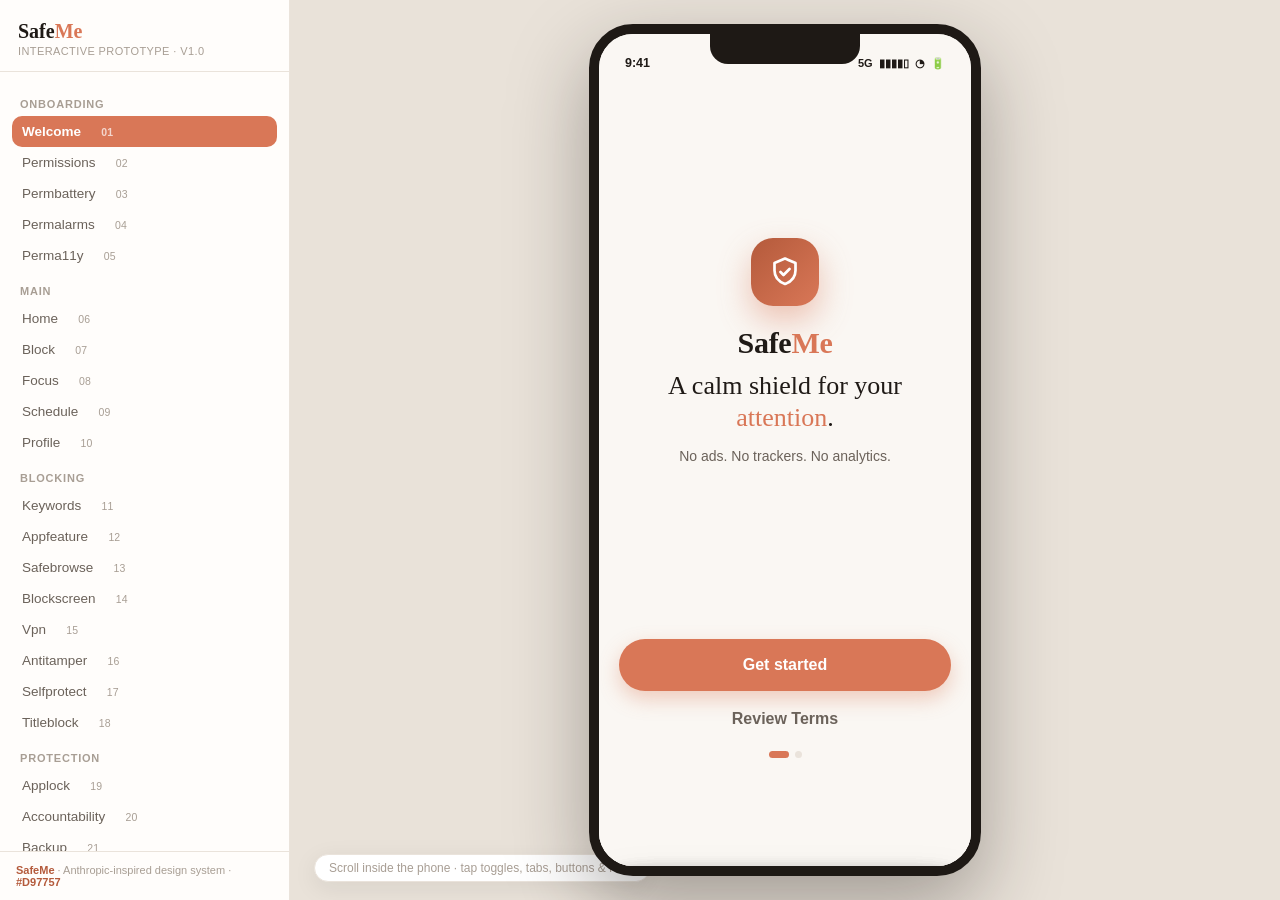
==== commit afc96aa6: "prototype" ====
--- a/prototype/index.html
+++ b/prototype/index.html
@@ -278,7 +278,7 @@
 
       <!-- ================= PROFILE ================= -->
       <section class="screen nav-on" id="sc-profile">
-        <div class="sub" style="margin-top:10px"><h1>Profile</h1><button class="act" onclick="toast('Sharing SafeMe…')"><svg viewBox="0 0 24 24"><circle cx="6" cy="12" r="3"/><circle cx="18" cy="6" r="3"/><circle cx="18" cy="18" r="3"/><path d="M8.7 10.7l6.6-3.4M8.7 13.3l6.6 3.4"/></svg></button></div>
+        <div class="sub" style="margin-top:10px"><h1>Profile</h1><button class="act" onclick="toast('Sharing SafeMe…')"><svg viewBox="0 0 24 24"><circle cx="6" cy="12" r="3"/><circle cx="18" cy="6" r="3"/><circle cx="18" cy="18" r="3"/><path d="M8.7 10.7l6.6-3.4M8.7 13.3l6.6 3.4"/></svg></button><p class="sub-desc">Your account, appearance, permissions &amp; support.</p></div>
         <div class="card" style="display:flex;align-items:center;gap:14px">
           <div class="avatar">A</div>
           <div style="flex:1;min-width:0"><div style="font-weight:700;font-size:16px">Alex</div><div style="font-size:12px;color:var(--ink-2);margin-top:2px">Protected since Mar 2026</div></div>
@@ -302,7 +302,7 @@
           <button class="qa" onclick="nav('protected')"><div class="ic d"><svg viewBox="0 0 24 24"><path d="M12 2l7 3v5c0 4.5-3 7.5-7 9-4-1.5-7-4.5-7-9V6z"/></svg></div><div class="t">Protected Services</div><div class="s">Third-party accessibility registry</div></button>
         </div>
 
-        <div class="card" style="display:flex;align-items:center;gap:12px;margin-bottom:12px;cursor:pointer" role="button" tabindex="0" onclick="nav('permissions')">
+        <div class="card" style="display:flex;align-items:center;gap:12px;margin-top:14px;margin-bottom:12px;cursor:pointer" role="button" tabindex="0" onclick="nav('permissions')">
           <div class="ic g" style="width:40px;height:40px;border-radius:13px;display:flex;align-items:center;justify-content:center;flex:none"><svg viewBox="0 0 24 24" style="width:20px;height:20px;stroke:currentColor;fill:none;stroke-width:2;stroke-linecap:round;stroke-linejoin:round"><path d="M12 2l7 3v5c0 4.5-3 7.5-7 9-4-1.5-7-4.5-7-9V6z"/><path d="M9 12l2 2 4-4"/></svg></div>
           <div style="flex:1;min-width:0"><div class="ctitle">Permissions</div><div class="csub" id="permCardSub">0 of 4 granted · finish setup</div></div>
           <span class="chev" style="color:var(--ink-3)"><svg viewBox="0 0 24 24"><path d="M9 5l7 7-7 7"/></svg></span>
@@ -328,7 +328,7 @@
 
       <!-- ================= SUB SCREENS ================= -->
       <section class="screen" id="sc-keywords">
-        <div class="sub" style="margin-top:6px"><button class="back" onclick="back()"><svg viewBox="0 0 24 24"><path d="M15 5l-7 7 7 7"/></svg></button><h1>Keyword Manager</h1></div>
+        <div class="sub" style="margin-top:6px"><button class="back" onclick="back()"><svg viewBox="0 0 24 24"><path d="M15 5l-7 7 7 7"/></svg></button><h1>Keyword Manager</h1><p class="sub-desc">Block or allow keywords &amp; websites across all layers.</p></div>
         <div class="tabs u" data-tabs="kwTabs">
           <button class="on" data-panel="kw-bl">Blocklist</button>
           <button data-panel="kw-wl">Whitelist</button>
@@ -366,8 +366,7 @@
       </section>
 
       <section class="screen" id="sc-appfeature">
-        <div class="sub" style="margin-top:6px"><button class="back" onclick="back()"><svg viewBox="0 0 24 24"><path d="M15 5l-7 7 7 7"/></svg></button><h1>App-Feature Blocking</h1></div>
-        <p style="font-size:13px;color:var(--ink-2)">Block specific parts of apps — not the whole app. Requires Accessibility.</p>
+        <div class="sub" style="margin-top:6px"><button class="back" onclick="back()"><svg viewBox="0 0 24 24"><path d="M15 5l-7 7 7 7"/></svg></button><h1>App-Feature Blocking</h1><p class="sub-desc">Block specific parts of apps — not the whole app. Requires Accessibility.</p></div>
         <div class="list" style="margin-top:14px">
           <div class="li"><div class="ic" style="background:#FDEEE2;color:#F97316"><svg viewBox="0 0 24 24"><path d="M4 8a4 4 0 014-4h8a4 4 0 014 4v8a4 4 0 01-4 4H8a4 4 0 01-4-4z"/></svg></div><div class="tx"><div class="t">Reddit</div><div class="s">Stories · Spotlight</div></div><div class="sw" data-toggle></div></div>
           <div class="li"><div class="ic" style="background:#E8F4FD;color:#1E88E5"><svg viewBox="0 0 24 24"><rect x="3" y="3" width="18" height="18" rx="5"/><path d="M7 3v18M17 3v18M3 8h18M3 16h18"/></svg></div><div class="tx"><div class="t">Instagram</div><div class="s">Reels · Search</div></div><div class="sw on" data-toggle></div></div>
@@ -387,7 +386,7 @@
       </section>
 
       <section class="screen" id="sc-blockscreen">
-        <div class="sub" style="margin-top:6px"><button class="back" onclick="back()"><svg viewBox="0 0 24 24"><path d="M15 5l-7 7 7 7"/></svg></button><h1>Block Screen</h1></div>
+        <div class="sub" style="margin-top:6px"><button class="back" onclick="back()"><svg viewBox="0 0 24 24"><path d="M15 5l-7 7 7 7"/></svg></button><h1>Block Screen</h1><p class="sub-desc">Customize the full-screen gate shown when content is blocked.</p></div>
         <div class="card" style="text-align:center;background:linear-gradient(160deg,#171310,#2A211B);color:#fff;border:none">
           <div style="font-size:11px;letter-spacing:1px;text-transform:uppercase;color:#9A8D80">Preview</div>
           <div id="bsPreviewImg" class="img-sunset" style="display:none;width:52px;height:52px;border-radius:16px;margin:12px auto 0"></div>
@@ -413,8 +412,8 @@
       </section>
 
       <section class="screen" id="sc-vpn">
-        <div class="sub" style="margin-top:6px"><button class="back" onclick="back()"><svg viewBox="0 0 24 24"><path d="M15 5l-7 7 7 7"/></svg></button><h1>DNS &amp; VPN Filtering</h1></div>
-        <div class="card" style="display:flex;align-items:center;gap:12px;background:var(--brand-soft);border-color:var(--brand);margin-top:8px">
+        <div class="sub" style="margin-top:6px"><button class="back" onclick="back()"><svg viewBox="0 0 24 24"><path d="M15 5l-7 7 7 7"/></svg></button><h1>DNS &amp; VPN Filtering</h1><p class="sub-desc">Filter traffic at the DNS level to block adult &amp; harmful sites.</p></div>
+        <div class="card" style="display:flex;align-items:center;gap:12px;background:var(--brand-soft);border-color:var(--brand)">
           <div style="flex:1"><div class="ctitle" style="color:var(--brand-dark)"><span class="pill g" id="vpnPill" style="margin-right:6px"><span class="pdot"></span>Active</span><span id="vpnTitle">VPN filtering is on</span></div><div class="csub" style="color:var(--brand-dark)" id="vpnSub">Cloudflare Family · 0 exempt</div></div>
           <div class="sw on" data-toggle id="vpnToggle"></div>
         </div>
@@ -432,22 +431,36 @@
       </section>
 
       <section class="screen" id="sc-antitamper">
-        <div class="sub" style="margin-top:6px"><button class="back" onclick="back()"><svg viewBox="0 0 24 24"><path d="M15 5l-7 7 7 7"/></svg></button><h1>Anti-Tamper</h1></div>
-        <p style="font-size:13px;color:var(--ink-2)">Protects SafeMe from being disabled, uninstalled, or bypassed.</p>
+        <div class="sub" style="margin-top:6px"><button class="back" onclick="back()"><svg viewBox="0 0 24 24"><path d="M15 5l-7 7 7 7"/></svg></button><h1>Anti-Tamper</h1><p class="sub-desc">Protects SafeMe from being disabled, uninstalled, or bypassed.</p></div>
         <div class="card" style="display:flex;align-items:center;gap:12px;margin-top:14px"><div class="ic r" style="width:40px;height:40px;border-radius:13px;background:#F9E7E5;color:var(--danger);display:flex;align-items:center;justify-content:center;flex:none"><svg viewBox="0 0 24 24" style="width:20px;height:20px;stroke:currentColor;fill:none;stroke-width:2;stroke-linecap:round"><path d="M4 7h16M9 7V5h6v2M7 7l1 13h8l1-13"/></svg></div><div style="flex:1"><div class="ctitle">Prevent Uninstall</div><div class="csub">Prevents uninstall · blocks our app-info page</div></div><button class="btn sm btn-secondary" onclick="toast('Activating Prevent Uninstall…')">Activate</button></div>
-        <div class="list" style="margin-top:14px">
-          <div class="li"><div class="ic d"><svg viewBox="0 0 24 24"><path d="M4 6h16M4 12h16M4 18h16"/></svg></div><div class="tx"><div class="t">Block notification drawer</div></div><div class="sw on" data-toggle></div></div>
-          <div class="li"><div class="ic d"><svg viewBox="0 0 24 24"><path d="M9 4h6M7 8h10M9 8v3h6V8"/></svg></div><div class="tx"><div class="t">Block power menu / reboot</div></div><div class="sw on" data-toggle></div></div>
-          <div class="li"><div class="ic d"><svg viewBox="0 0 24 24"><rect x="3" y="3" width="8" height="8" rx="2"/><rect x="13" y="3" width="8" height="8" rx="2"/><rect x="3" y="13" width="8" height="8" rx="2"/><rect x="13" y="13" width="8" height="8" rx="2"/></svg></div><div class="tx"><div class="t">Block recent apps</div></div><div class="sw on" data-toggle></div></div>
-          <div class="li"><div class="ic r"><svg viewBox="0 0 24 24"><path d="M12 2l7 3v5c0 4.5-3 7.5-7 9-4-1.5-7-4.5-7-9V6z"/><path d="M9 12l2 2 4-4"/></svg></div><div class="tx"><div class="t">Self-protection</div><div class="s">AccessibilityGuard + overlay</div></div><div class="sw on" data-toggle></div></div>
-        </div>
-        <button class="btn btn-secondary btn-block" style="margin-top:14px" onclick="nav('protected')">Protected Services</button>
+        <button class="protect-btn" style="margin-top:14px" onclick="nav('selfprotect')">
+          <span style="display:flex;align-items:center;gap:12px">
+            <span class="pb-ic"><svg viewBox="0 0 24 24"><path d="M12 2l7 3v5c0 4.5-3 7.5-7 9-4-1.5-7-4.5-7-9V6z"/><path d="M12 9v6M9 12h6"/></svg></span>
+            <span class="pb-tx"><span class="pb-t">Protect Another App's Accessibility Service</span></span>
+            <span class="pb-chev"><svg viewBox="0 0 24 24"><path d="M9 5l7 7-7 7"/></svg></span>
+          </span>
+        </button>
         <div class="note" style="margin-top:12px"><svg viewBox="0 0 24 24"><circle cx="12" cy="12" r="9"/><path d="M12 8h.01M11 12h1v4h1"/></svg><span>Self-healing observer loop + WRITE_SECURE_SETTINGS re-enable keeps protection running.</span></div>
       </section>
 
+      <section class="screen" id="sc-selfprotect">
+        <div class="sub" style="margin-top:6px"><button class="back" onclick="back()"><svg viewBox="0 0 24 24"><path d="M15 5l-7 7 7 7"/></svg></button><h1>Accessibility Protection</h1><p class="sub-desc">Protects SafeMe's own Accessibility Service and the Accessibility Services required by other apps.</p></div>
+        <div class="card" style="margin-top:14px">
+          <div style="display:flex;align-items:center;gap:12px">
+            <div class="ic r" style="width:40px;height:40px;border-radius:13px;background:#F9E7E5;color:var(--danger);display:flex;align-items:center;justify-content:center;flex:none"><svg viewBox="0 0 24 24" style="width:20px;height:20px;stroke:currentColor;fill:none;stroke-width:2;stroke-linecap:round;stroke-linejoin:round"><path d="M12 2l7 3v5c0 4.5-3 7.5-7 9-4-1.5-7-4.5-7-9V6z"/><path d="M9 12l2 2 4-4"/></svg></div>
+            <div style="flex:1;min-width:0"><div class="ctitle">SafeMe's Accessibility Service</div><div class="csub">AccessibilityGuard + overlay</div></div>
+            <div class="sw on" data-toggle></div>
+          </div>
+        </div>
+        <div class="card" style="margin-top:14px">
+          <div class="li" style="padding:0 0 2px;background:none"><div class="ic g"><svg viewBox="0 0 24 24"><path d="M3 5h18M3 12h18M3 19h18M6 5v14"/></svg></div><div class="tx"><div class="t">Keyguard AppLock</div><div class="s">Requires accessibility · protected</div></div><div class="sw on" data-toggle></div></div>
+          <div class="li" style="padding:2px 0;background:none"><div class="ic g"><svg viewBox="0 0 24 24"><path d="M3 5h18M3 12h18M3 19h18M6 5v14"/></svg></div><div class="tx"><div class="t">ScreenGuard</div><div class="s">Requires accessibility · protected</div></div><div class="sw on" data-toggle></div></div>
+        </div>
+        <div class="note" style="margin-top:12px"><svg viewBox="0 0 24 24"><circle cx="12" cy="12" r="9"/><path d="M12 8h.01M11 12h1v4h1"/></svg><span>Self-healing observer loop + WRITE_SECURE_SETTINGS re-enable keeps protection running.</span></div>
+      </section>
+
       <section class="screen" id="sc-titleblock">
-        <div class="sub" style="margin-top:6px"><button class="back" onclick="back()"><svg viewBox="0 0 24 24"><path d="M15 5l-7 7 7 7"/></svg></button><h1>Block by Title</h1></div>
-        <p style="font-size:13px;color:var(--ink-2)">Blocks apps &amp; system pages when their window title matches one of your rules.</p>
+        <div class="sub" style="margin-top:6px"><button class="back" onclick="back()"><svg viewBox="0 0 24 24"><path d="M15 5l-7 7 7 7"/></svg></button><h1>Block by Title</h1><p class="sub-desc">Blocks apps &amp; system pages when their window title matches one of your rules.</p></div>
         <div class="hero" id="titleHero">
           <div class="hero-ic"><svg viewBox="0 0 24 24"><path d="M5 5h14M12 5v14M8 19h8"/></svg></div>
           <div class="tag">Active</div>
@@ -489,8 +502,7 @@
       </section>
 
       <section class="screen" id="sc-accountability">
-        <div class="sub" style="margin-top:6px"><button class="back" onclick="back()"><svg viewBox="0 0 24 24"><path d="M15 5l-7 7 7 7"/></svg></button><h1>Accountability</h1><span class="badge soon">Coming soon</span></div>
-        <p style="font-size:13px;color:var(--ink-2)">Choose how SafeMe holds you accountable.</p>
+        <div class="sub" style="margin-top:6px"><button class="back" onclick="back()"><svg viewBox="0 0 24 24"><path d="M15 5l-7 7 7 7"/></svg></button><h1>Accountability</h1><span class="badge soon">Coming soon</span><p class="sub-desc">Choose how SafeMe holds you accountable.</p></div>
         <div class="list" style="margin-top:14px">
           <div class="li" onclick="pickAcc(this)"><div class="ic"><svg viewBox="0 0 24 24"><path d="M4 6h16M4 12h16M4 18h10"/></svg></div><div class="tx"><div class="t">Long Sentence</div><div class="s">Type a message before closing a block</div></div><span class="badge soon">Coming soon</span><div class="checkbox"><svg viewBox="0 0 24 24"><path d="M5 12l5 5L20 6"/></svg></div></div>
           <div class="li" onclick="pickAcc(this)"><div class="ic o"><svg viewBox="0 0 24 24"><circle cx="12" cy="12" r="9"/><path d="M12 7v5l3 2"/></svg></div><div class="tx"><div class="t">Time Delay</div><div class="s">Countdown before settings toggles</div></div><span class="badge soon">Coming soon</span><div class="checkbox on"><svg viewBox="0 0 24 24"><path d="M5 12l5 5L20 6"/></svg></div></div>
@@ -506,7 +518,7 @@
 
       <section class="screen" id="sc-backup">
         <div class="sub" style="margin-top:6px"><button class="back" onclick="back()"><svg viewBox="0 0 24 24"><path d="M15 5l-7 7 7 7"/></svg></button><h1>Backup &amp; Restore</h1></div>
-        <div class="card" style="margin-top:8px;text-align:center;background:linear-gradient(160deg,var(--brand-mist),var(--surface))">
+        <div class="card" style="text-align:center;background:linear-gradient(160deg,var(--brand-mist),var(--surface))">
           <div style="font-family:var(--serif);font-size:22px">Last backup</div>
           <div style="font-size:13px;color:var(--ink-2);margin-top:4px">Today, 09:12 · 412 KB · v1 envelope</div>
           <div style="display:flex;gap:10px;margin-top:16px">
@@ -525,7 +537,7 @@
 
       <section class="screen" id="sc-crash">
         <div class="sub" style="margin-top:6px"><button class="back" onclick="back()"><svg viewBox="0 0 24 24"><path d="M15 5l-7 7 7 7"/></svg></button><h1>Crash Logs</h1><span class="badge">2</span><button class="act" onclick="toast('Crash logs cleared')"><svg viewBox="0 0 24 24"><path d="M4 7h16M9 7V5h6v2M7 7l1 13h8l1-13"/></svg></button></div>
-        <div class="chips" style="margin-top:8px">
+        <div class="chips">
           <button class="chip on">All</button><button class="chip">Errors</button><button class="chip">Warnings</button><button class="chip">ANR</button>
         </div>
         <div class="list" style="margin-top:14px">
@@ -538,7 +550,7 @@
 
       <section class="screen" id="sc-about">
         <div class="sub" style="margin-top:6px"><button class="back" onclick="back()"><svg viewBox="0 0 24 24"><path d="M15 5l-7 7 7 7"/></svg></button><h1>About</h1></div>
-        <div class="card" style="margin-top:16px;text-align:center;padding:28px 16px">
+        <div class="card" style="text-align:center;padding:28px 16px">
           <div style="font-family:var(--serif);font-size:30px;font-weight:700">Safe<b style="color:var(--brand)">Me</b></div>
           <div style="font-size:13px;color:var(--ink-2);margin-top:6px">Version 1.0.76 · package protect.yourself</div>
           <span class="pill g" style="margin-top:12px">No ads · no trackers · no analytics</span>
@@ -551,8 +563,7 @@
       </section>
 
       <section class="screen" id="sc-protected">
-        <div class="sub" style="margin-top:6px"><button class="back" onclick="back()"><svg viewBox="0 0 24 24"><path d="M15 5l-7 7 7 7"/></svg></button><h1>Protected Services</h1></div>
-        <p style="font-size:13px;color:var(--ink-2)">Third-party accessibility services SafeMe keeps enabled (protection registry).</p>
+        <div class="sub" style="margin-top:6px"><button class="back" onclick="back()"><svg viewBox="0 0 24 24"><path d="M15 5l-7 7 7 7"/></svg></button><h1>Protected Services</h1><p class="sub-desc">Third-party accessibility services SafeMe keeps enabled (protection registry).</p></div>
         <div class="list" style="margin-top:14px">
           <div class="li"><div class="ic g"><svg viewBox="0 0 24 24"><path d="M3 5h18M3 12h18M3 19h18M6 5v14"/></svg></div><div class="tx"><div class="t">Keyguard AppLock</div><div class="s">Protection active</div></div><div class="sw on" data-toggle></div></div>
           <div class="li"><div class="ic g"><svg viewBox="0 0 24 24"><path d="M3 5h18M3 12h18M3 19h18M6 5v14"/></svg></div><div class="tx"><div class="t">ScreenGuard</div><div class="s">Protection active</div></div><div class="sw on" data-toggle></div></div>
@@ -562,7 +573,7 @@
 
       <section class="screen" id="sc-relay">
         <div class="sub" style="margin-top:6px"><button class="back" onclick="back()"><svg viewBox="0 0 24 24"><path d="M15 5l-7 7 7 7"/></svg></button><h1>Reliable Accessibility</h1></div>
-        <div class="card" style="margin-top:8px">
+        <div class="card">
           <div class="ctitle">Why it matters</div>
           <div class="csub" style="margin-top:6px">Some OEMs kill background services. This grants SafeMe the permission to re-enable Accessibility automatically if it's ever turned off.</div>
         </div>
@@ -576,7 +587,7 @@
 
       <section class="screen" id="sc-troubleshoot">
         <div class="sub" style="margin-top:6px"><button class="back" onclick="back()"><svg viewBox="0 0 24 24"><path d="M15 5l-7 7 7 7"/></svg></button><h1>Troubleshooting</h1></div>
-        <div class="card" style="margin-top:8px">
+        <div class="card">
           <div class="ctitle">Why it matters</div>
           <div class="csub" style="margin-top:6px">Some phones stop apps from running in the background to save battery. If SafeMe ever stops blocking, this is usually why. SafeMe never requests autostart itself — here's how to turn it on for your phone.</div>
         </div>
@@ -631,7 +642,7 @@
 
       <section class="screen" id="sc-history">
         <div class="sub" style="margin-top:6px"><button class="back" onclick="back()"><svg viewBox="0 0 24 24"><path d="M15 5l-7 7 7 7"/></svg></button><h1>Request History</h1></div>
-        <div class="chips" style="margin-top:8px"><button class="chip on">All</button><button class="chip">Approved</button><button class="chip">Denied</button><button class="chip">Pending</button></div>
+        <div class="chips"><button class="chip on">All</button><button class="chip">Approved</button><button class="chip">Denied</button><button class="chip">Pending</button></div>
         <div class="list" style="margin-top:14px">
           <div class="li"><div class="ic o"><svg viewBox="0 0 24 24"><path d="M12 3l7 3v5c0 4.5-3 7.5-7 9-4-1.5-7-4.5-7-9V6z"/></svg></div><div class="tx"><div class="t">Unblock TikTok for 15 min</div><div class="s">Denied · 9:40 PM · by Time Delay</div></div><span class="pill r">Denied</span></div>
           <div class="li"><div class="ic g"><svg viewBox="0 0 24 24"><path d="M12 3l7 3v5c0 4.5-3 7.5-7 9-4-1.5-7-4.5-7-9V6z"/></svg></div><div class="tx"><div class="t">Skip evening schedule</div><div class="s">Approved · 8:00 PM · Long Sentence</div></div><span class="pill g">Approved</span></div>
@@ -661,8 +672,7 @@
       </section>
 
       <section class="screen" id="sc-focuswhitelist">
-        <div class="sub" style="margin-top:6px"><button class="back" onclick="back()"><svg viewBox="0 0 24 24"><path d="M15 5l-7 7 7 7"/></svg></button><h1>Focus Whitelist</h1></div>
-        <p style="font-size:13px;color:var(--ink-2)">These apps stay usable during Stop Me sessions.</p>
+        <div class="sub" style="margin-top:6px"><button class="back" onclick="back()"><svg viewBox="0 0 24 24"><path d="M15 5l-7 7 7 7"/></svg></button><h1>Focus Whitelist</h1><p class="sub-desc">These apps stay usable during Stop Me sessions.</p></div>
         <div class="list" style="margin-top:14px">
           <div class="li"><div class="ic g"><svg viewBox="0 0 24 24"><path d="M12 21s-7-4.6-9.5-9A5.5 5.5 0 0112 6a5.5 5.5 0 019.5 6c-2.5 4.4-9.5 9-9.5 9z"/></svg></div><div class="tx"><div class="t">Maps</div></div><div class="sw on" data-toggle></div></div>
           <div class="li"><div class="ic g"><svg viewBox="0 0 24 24"><path d="M9 18V5l12-2v13"/><circle cx="6" cy="18" r="3"/><circle cx="18" cy="16" r="3"/></svg></div><div class="tx"><div class="t">Music</div></div><div class="sw on" data-toggle></div></div>
@@ -673,7 +683,7 @@
 
       <section class="screen" id="sc-scheduleedit">
         <div class="sub" style="margin-top:6px"><button class="back" onclick="back()"><svg viewBox="0 0 24 24"><path d="M15 5l-7 7 7 7"/></svg></button><h1 id="schedEditTitle">New Schedule</h1></div>
-        <div class="field" style="margin-top:8px"><svg viewBox="0 0 24 24"><path d="M4 6h16M4 12h16M4 18h10"/></svg><input id="schedName" placeholder="Schedule name (e.g. Study)"></div>
+        <div class="field"><svg viewBox="0 0 24 24"><path d="M4 6h16M4 12h16M4 18h10"/></svg><input id="schedName" placeholder="Schedule name (e.g. Study)"></div>
         <div class="group-label">Repeat</div>
         <div class="days"><button class="day on" onclick="togDay(this)">M</button><button class="day on" onclick="togDay(this)">T</button><button class="day on" onclick="togDay(this)">W</button><button class="day" onclick="togDay(this)">T</button><button class="day" onclick="togDay(this)">F</button><button class="day" onclick="togDay(this)">S</button><button class="day" onclick="togDay(this)">S</button></div>
         <div class="group-label">Time window</div>
--- a/prototype/css/styles.css
+++ b/prototype/css/styles.css
@@ -72,10 +72,12 @@
 
 
   /* ---------- Header ---------- */
-  .sub{display:flex;align-items:center;gap:6px;padding:6px 0 14px}
-  .sub .back{width:40px;height:40px;border-radius:14px;display:flex;align-items:center;justify-content:center;color:var(--ink);background:var(--surface);border:1px solid var(--line)}
+  .sub{display:flex;align-items:center;column-gap:10px;row-gap:0;padding:6px 0 14px;flex-wrap:wrap}
+  .sub .back{width:40px;height:40px;border-radius:14px;display:flex;align-items:center;justify-content:center;color:var(--ink);background:var(--surface);border:1px solid var(--line);margin-left:-8px}
   .sub .back svg{width:20px;height:20px;stroke:currentColor;fill:none;stroke-width:2;stroke-linecap:round;stroke-linejoin:round}
-  .sub h1{font-size:20px;font-weight:700;flex:1}
+  .sub h1{font-size:24px;font-weight:700;letter-spacing:-.6px;flex-basis:100%;text-align:left;margin-top:16px;line-height:1.2}
+  .nav-on .sub h1{flex:1;flex-basis:auto;text-align:left;margin-top:0}
+  .sub .sub-desc{font-size:12px;color:var(--ink-2);line-height:1.6;margin-top:6px;flex-basis:100%;text-align:left}
   .sub .act{width:40px;height:40px;border-radius:14px;display:flex;align-items:center;justify-content:center;color:var(--ink-2)}
   .sub .act svg{width:20px;height:20px;stroke:currentColor;fill:none;stroke-width:2;stroke-linecap:round;stroke-linejoin:round}
 
@@ -103,6 +105,16 @@
   .btn .on-hide{display:block}.btn .on-show{display:none}
   .btn.focusing .on-hide{display:none}.btn.focusing .on-show{display:block}
   .btn[disabled]{opacity:.45;pointer-events:none}
+
+  /* ---------- Protect-row action button ---------- */
+  .protect-btn{display:block;width:100%;background:var(--brand-soft);border:1px solid rgba(217,119,87,.35);border-radius:18px;padding:14px 16px;text-align:left;color:var(--brand-dark);cursor:pointer;transition:.18s var(--ease)}
+  .protect-btn:active{transform:scale(.988);border-color:var(--brand)}
+  .protect-btn .pb-ic{width:40px;height:40px;border-radius:13px;background:var(--brand);color:#fff;display:flex;align-items:center;justify-content:center;flex:none;box-shadow:0 6px 14px rgba(217,119,87,.32)}
+  .protect-btn .pb-ic svg{width:20px;height:20px;stroke:#fff;fill:none;stroke-width:2;stroke-linecap:round;stroke-linejoin:round}
+  .protect-btn .pb-tx{flex:1;min-width:0}
+  .protect-btn .pb-t{font-size:15px;font-weight:700;line-height:1.35;color:var(--brand-dark)}
+  .protect-btn .pb-chev{color:var(--brand);display:flex;align-items:center;flex:none;transition:transform .18s var(--ease)}
+  .protect-btn .pb-chev svg{width:18px;height:18px;stroke:currentColor;fill:none;stroke-width:2;stroke-linecap:round;stroke-linejoin:round}
 
   /* ---------- Cards & lists ---------- */
   .card{background:var(--surface);border:1px solid var(--line);border-radius:var(--r);box-shadow:0 1px 0 rgba(31,26,22,.02);padding:16px}
@@ -437,3 +449,6 @@
   .theme-head .tx{flex:1;min-width:0}
   .theme-head .t{font-size:15px;font-weight:600}
   .theme-head .s{font-size:12px;color:var(--ink-2);margin-top:1px}
+
+  /* ---------- Description text ---------- */
+  .desc{font-size:13px;color:var(--ink-2);text-align:center}
